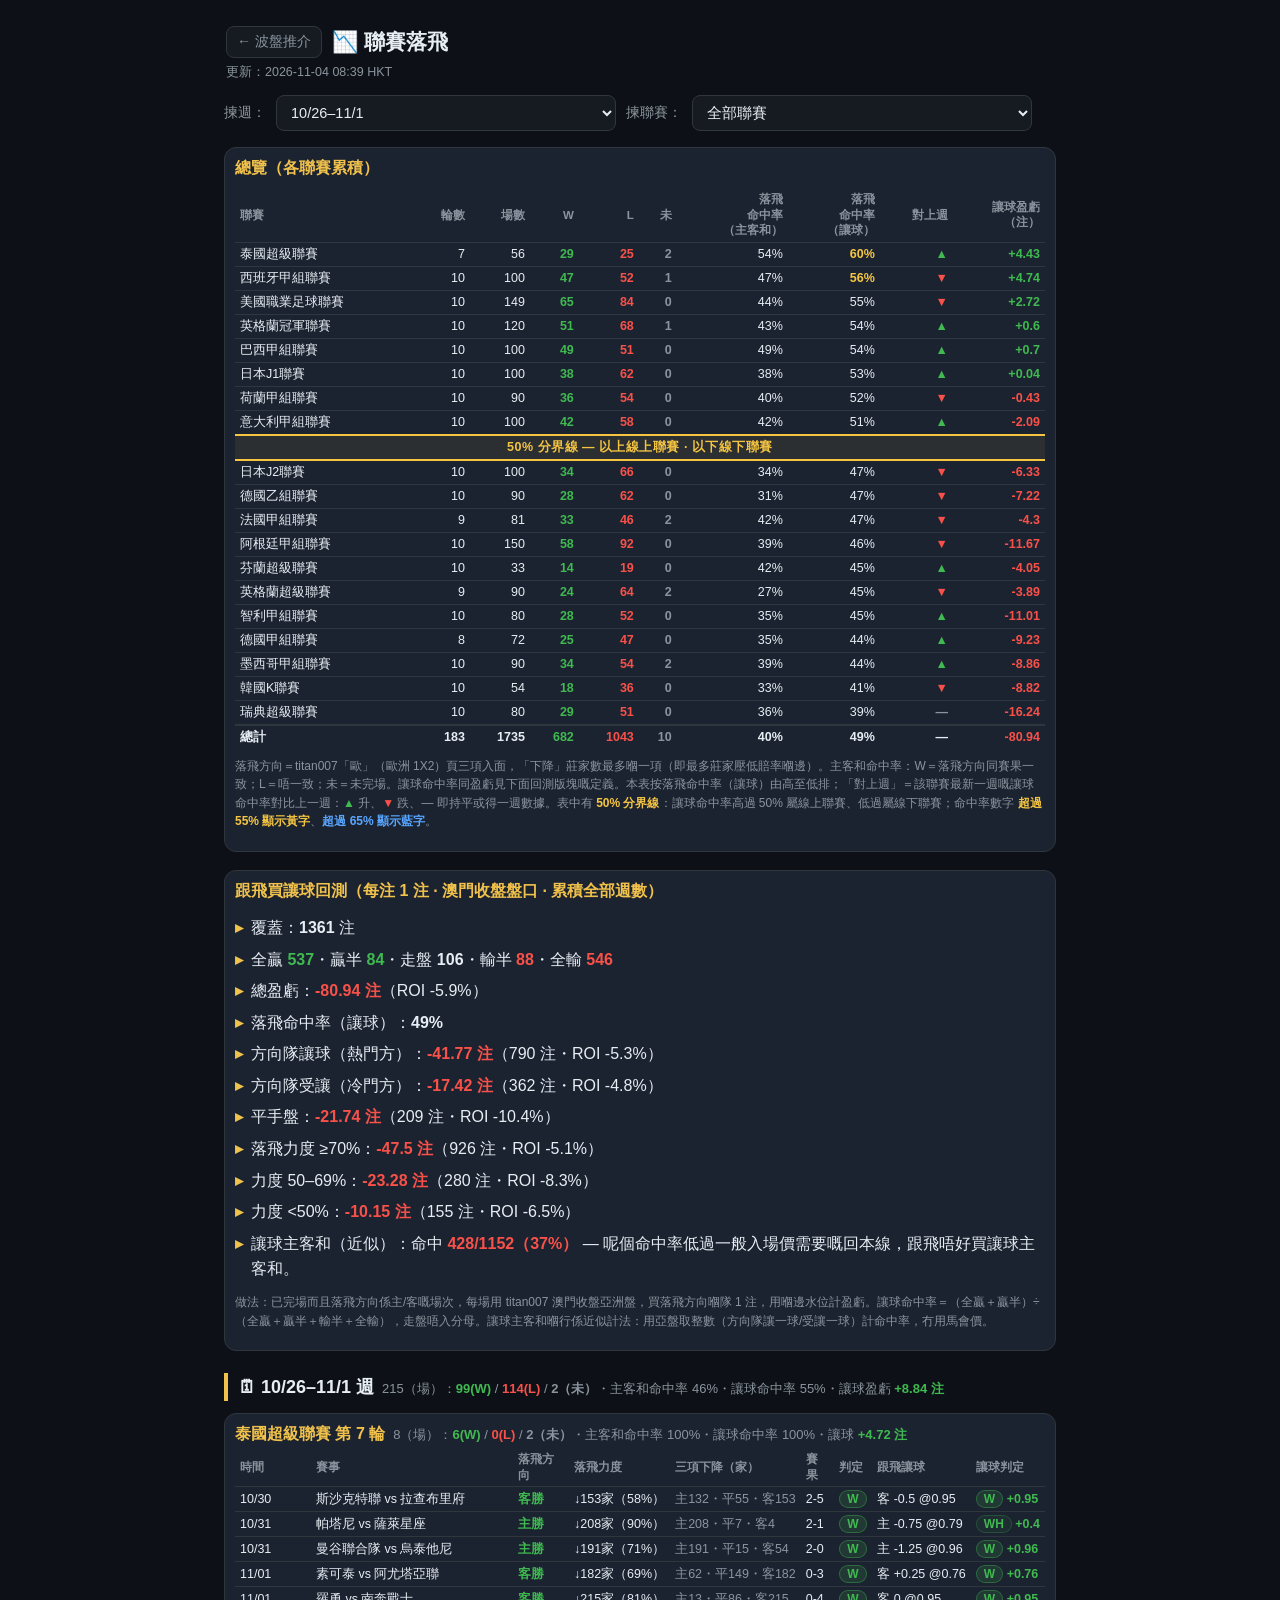
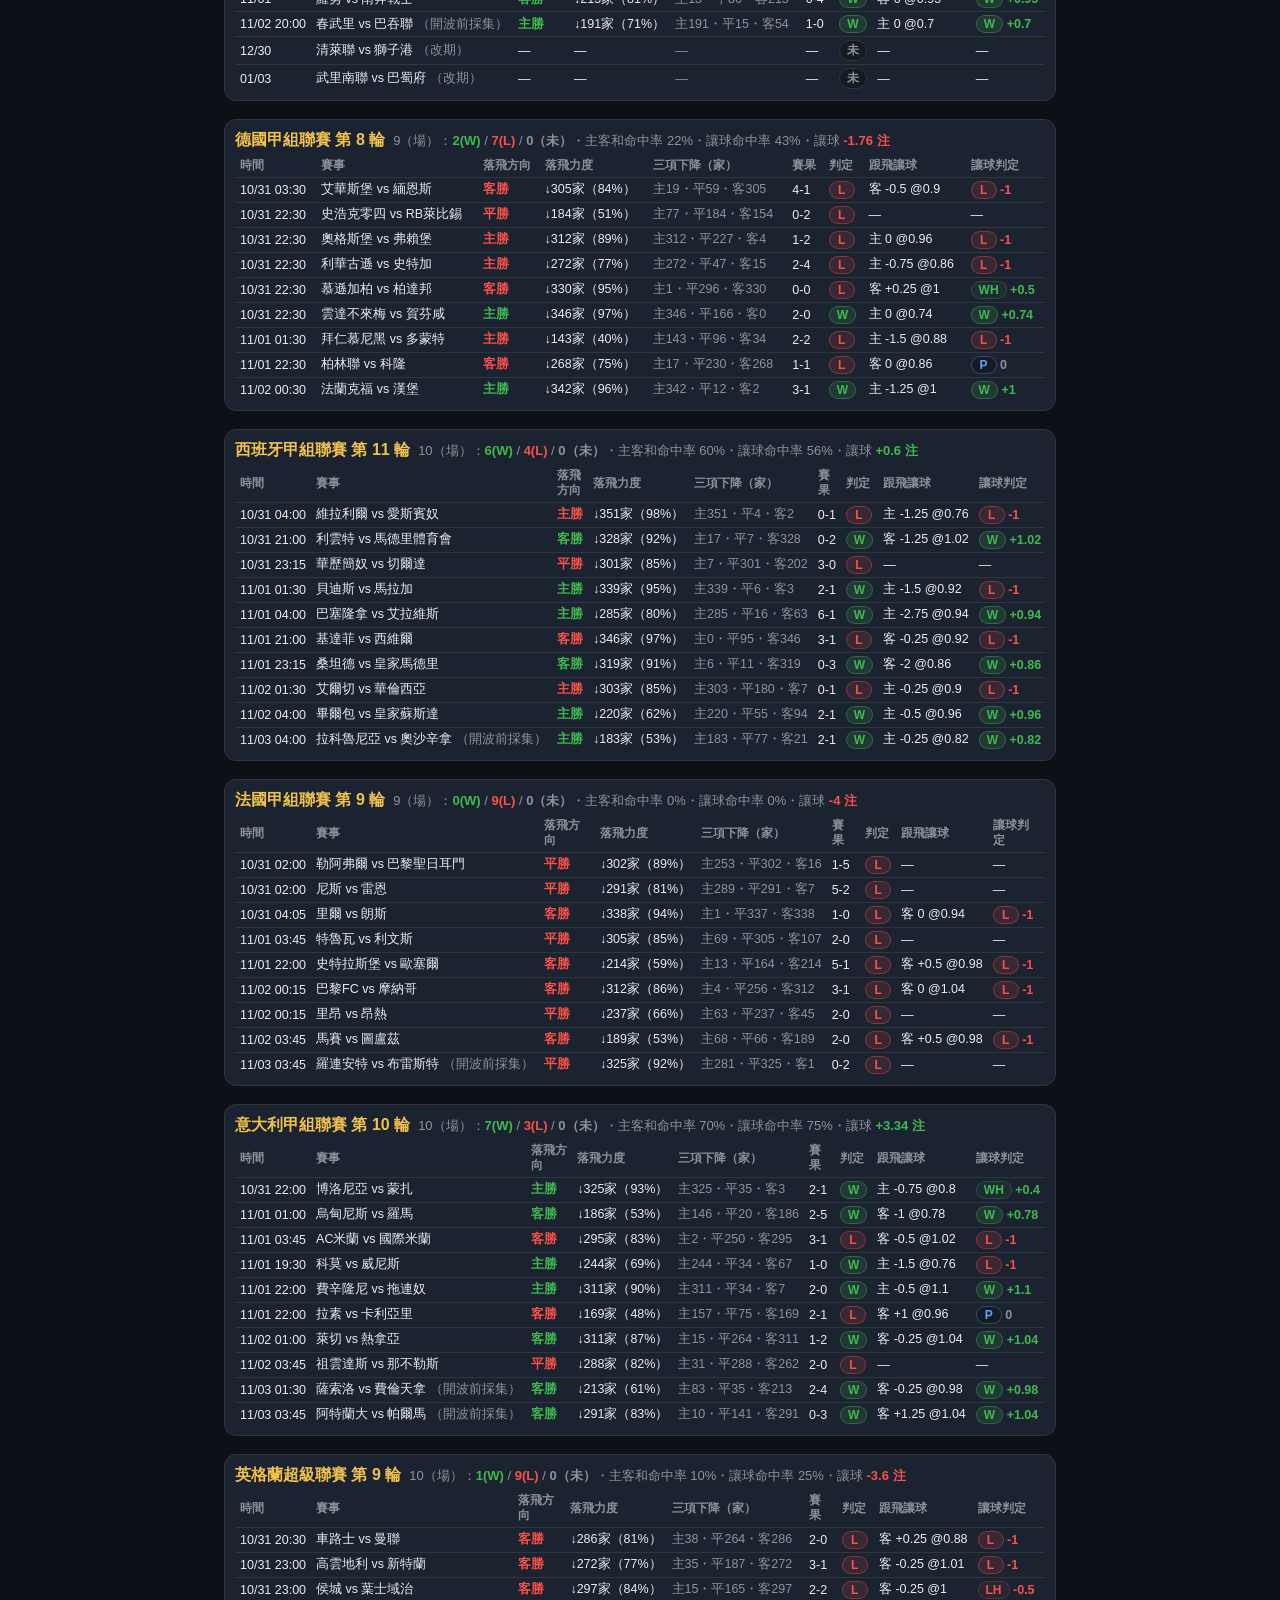
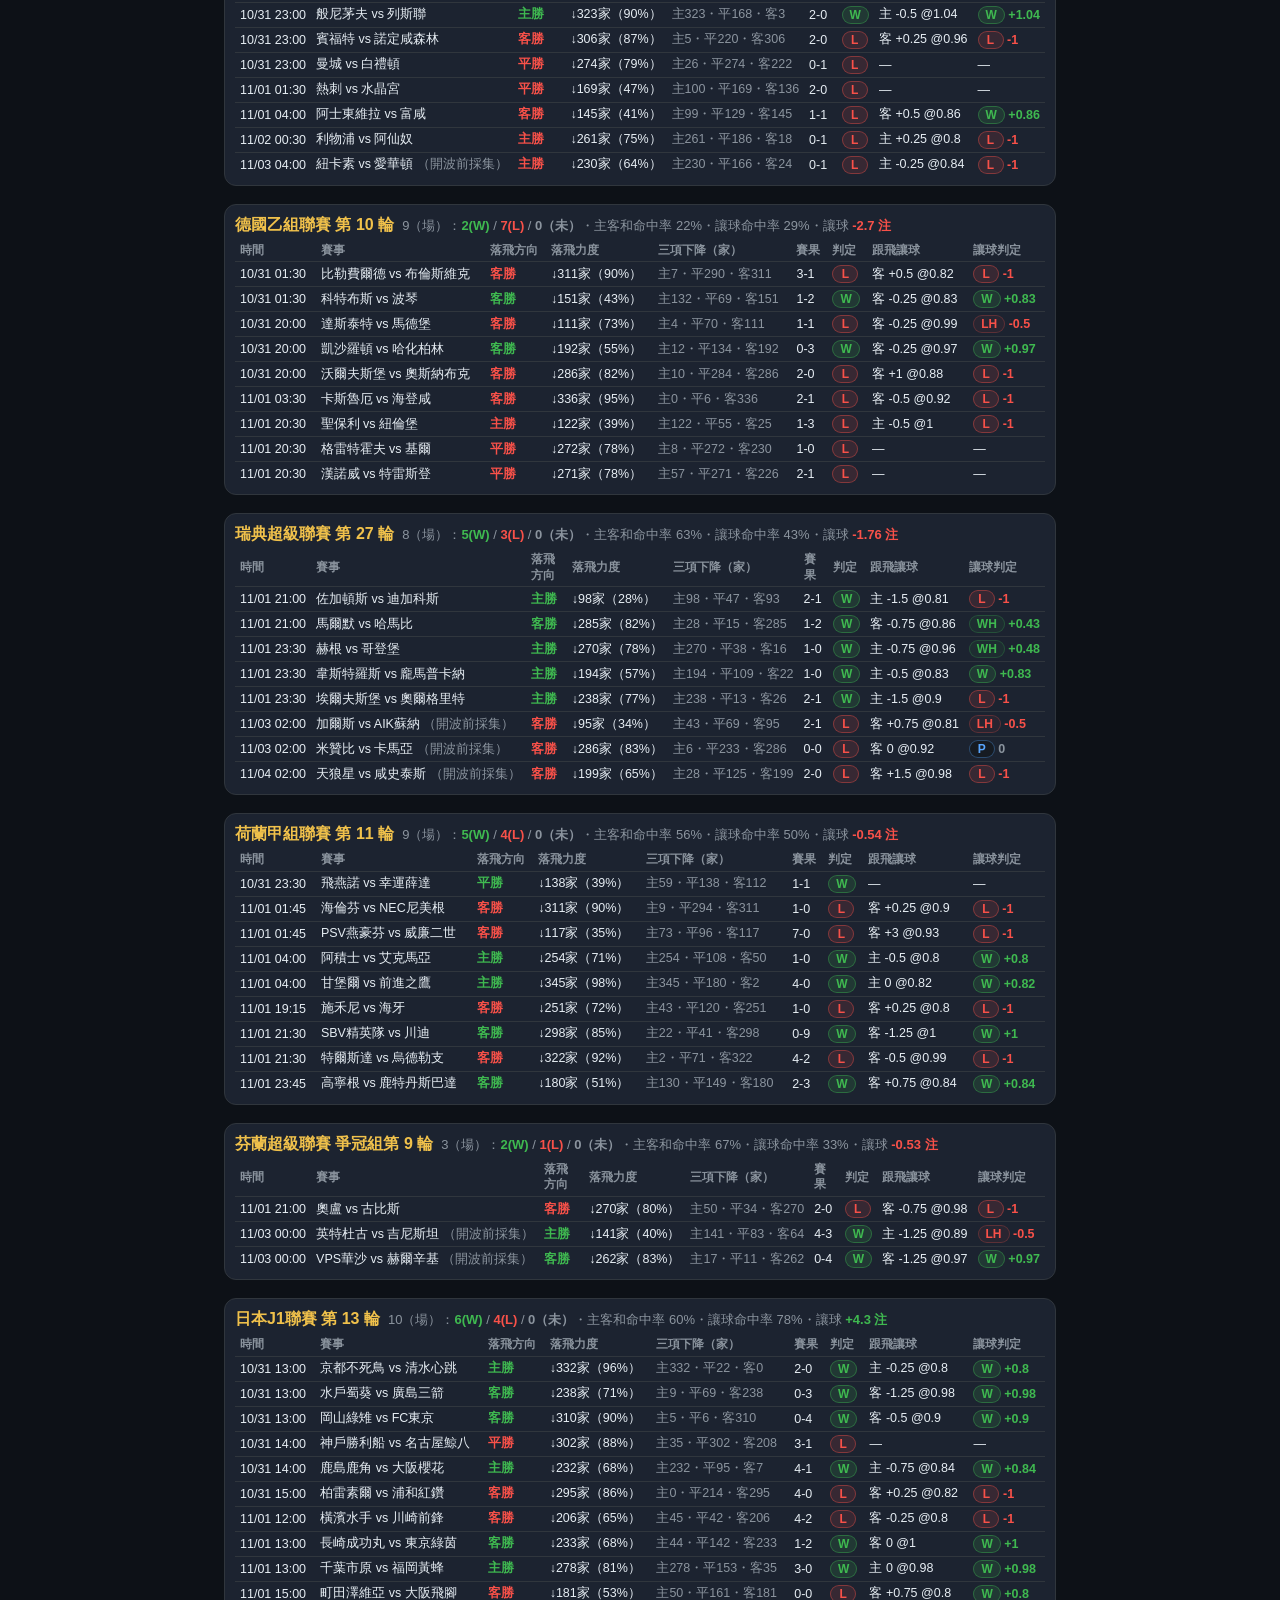
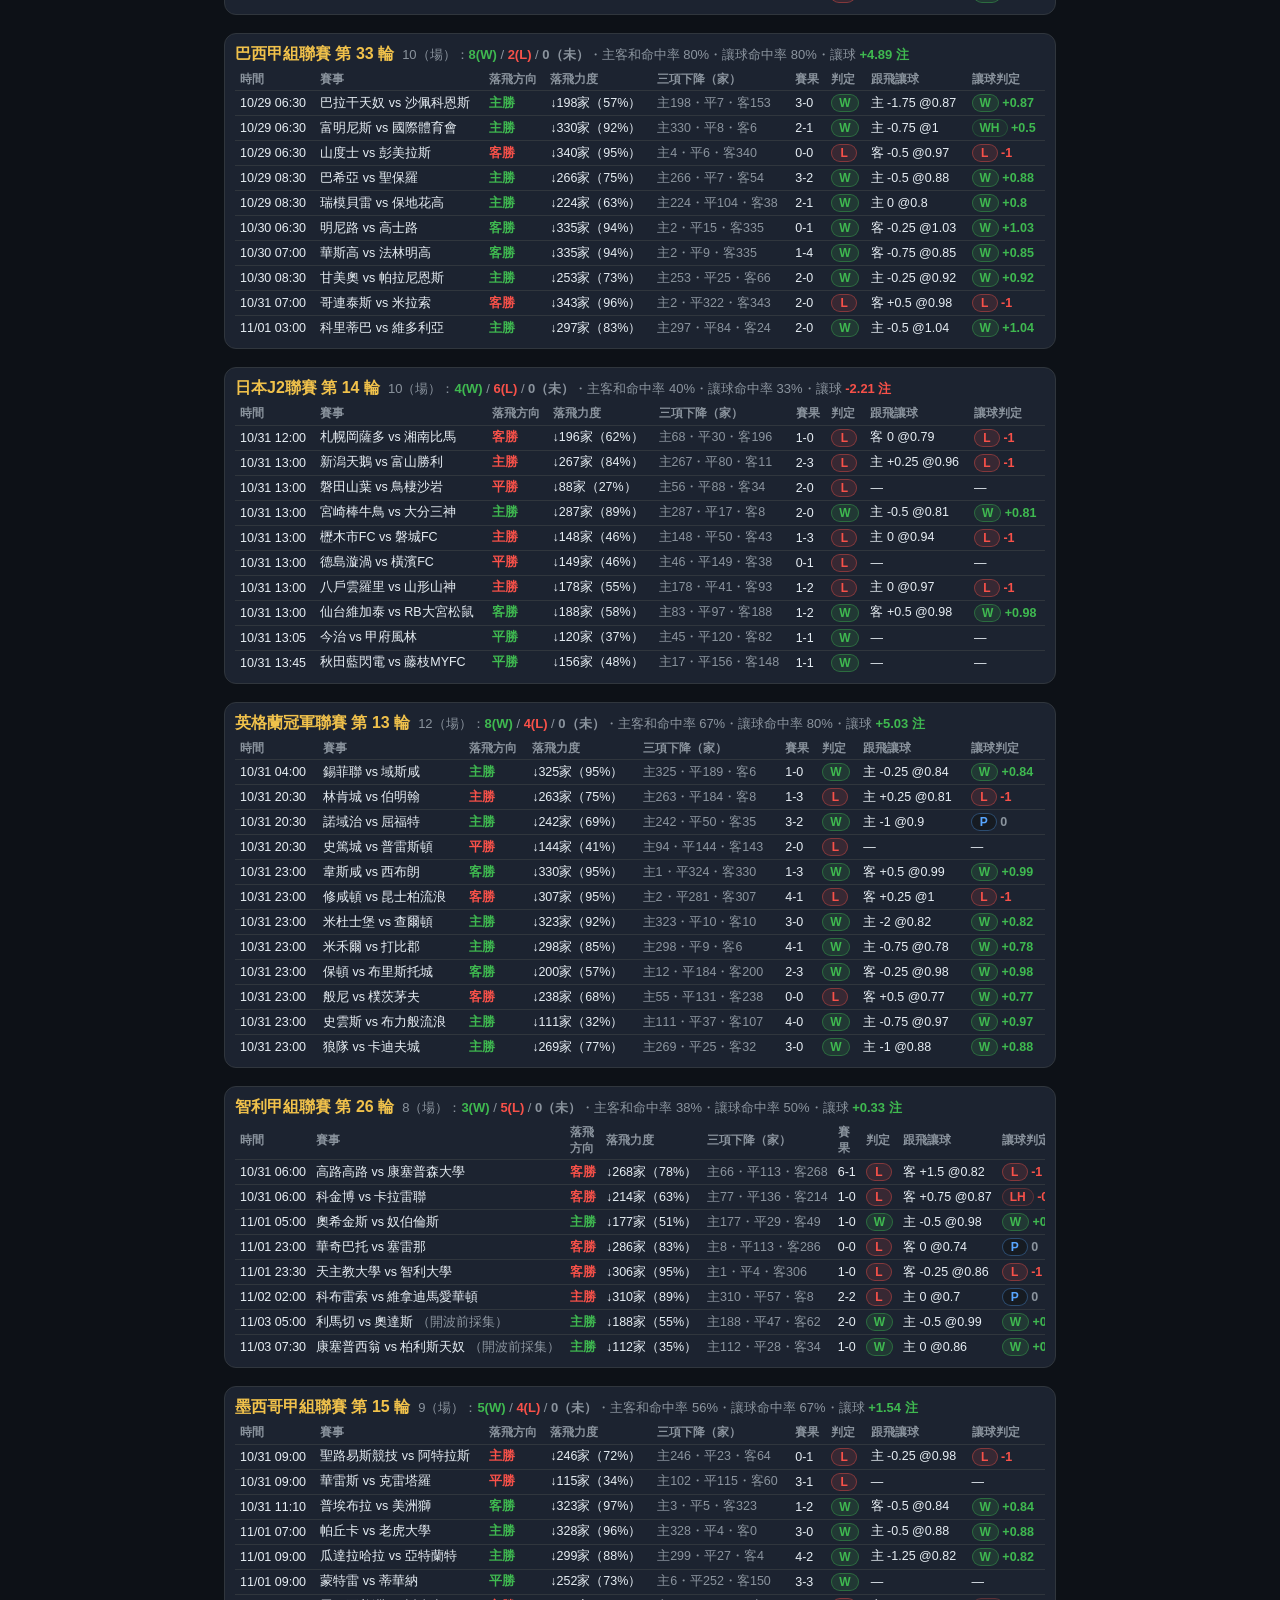
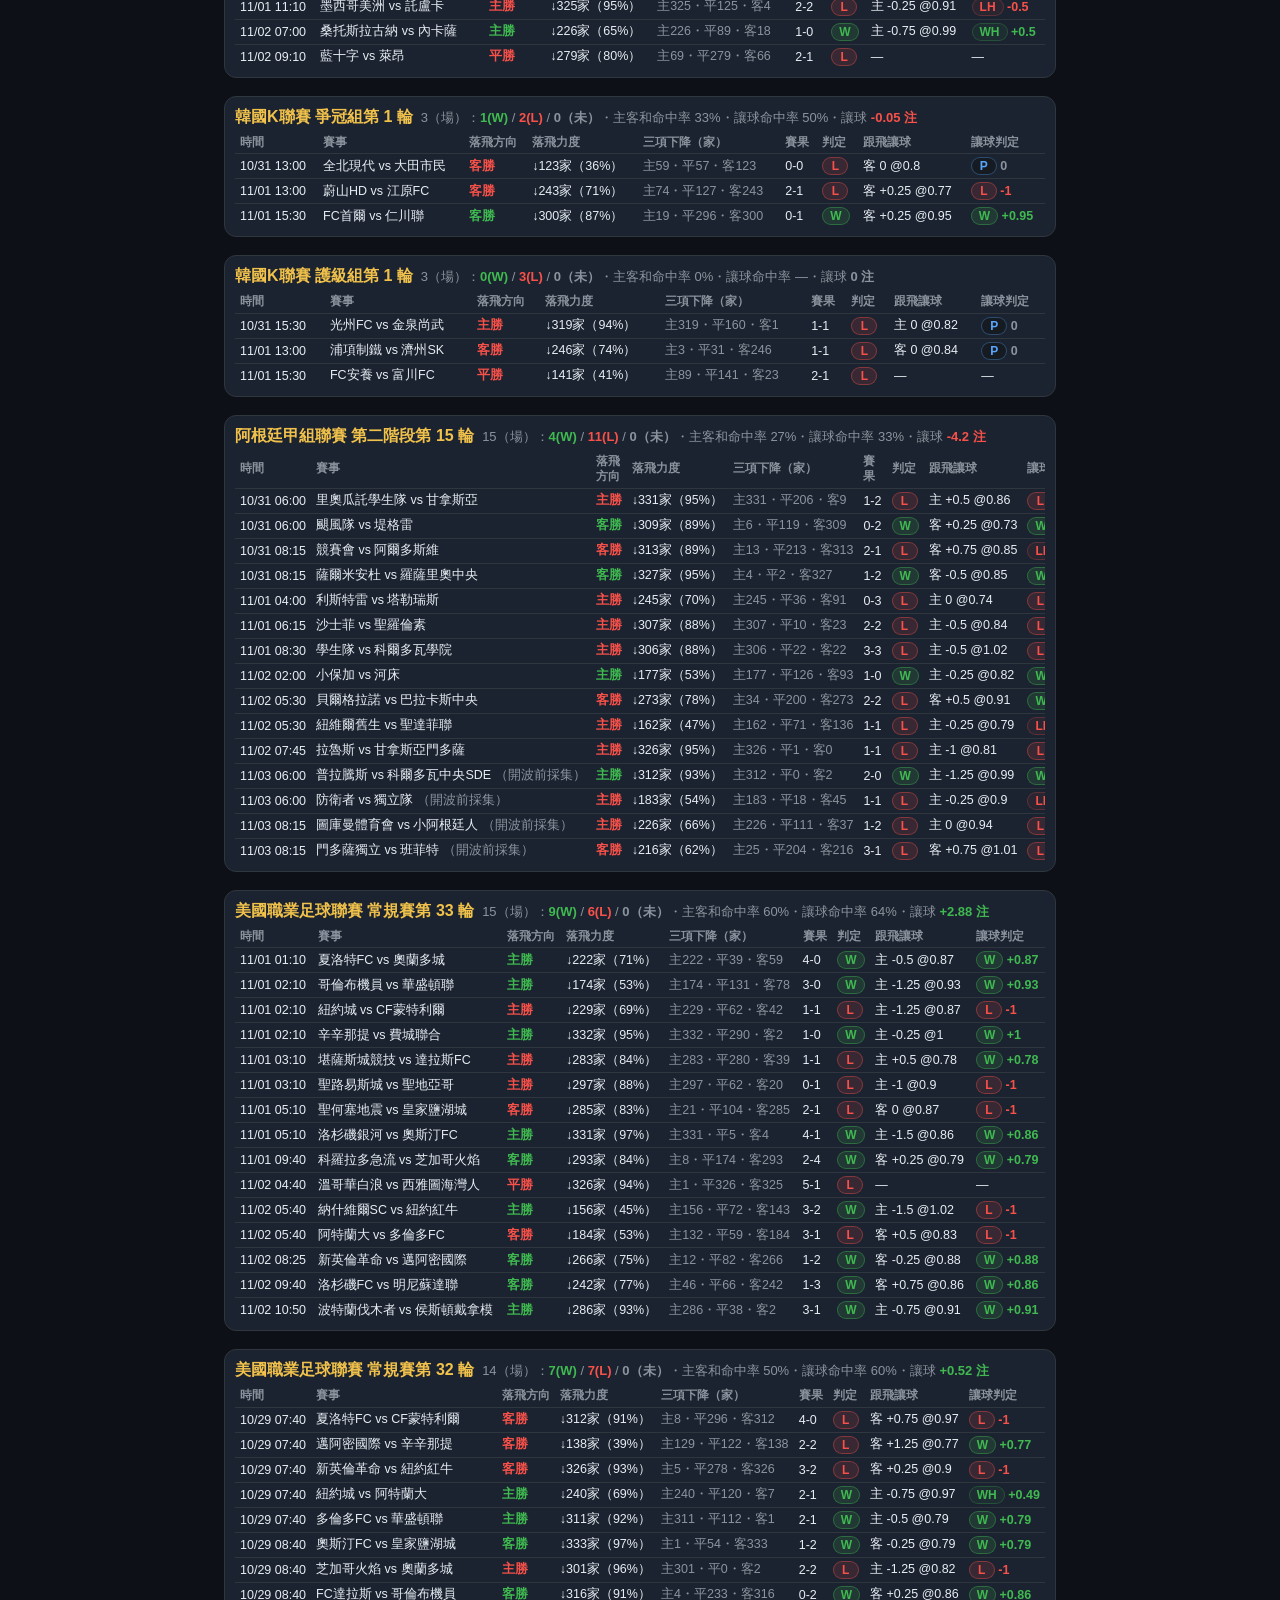
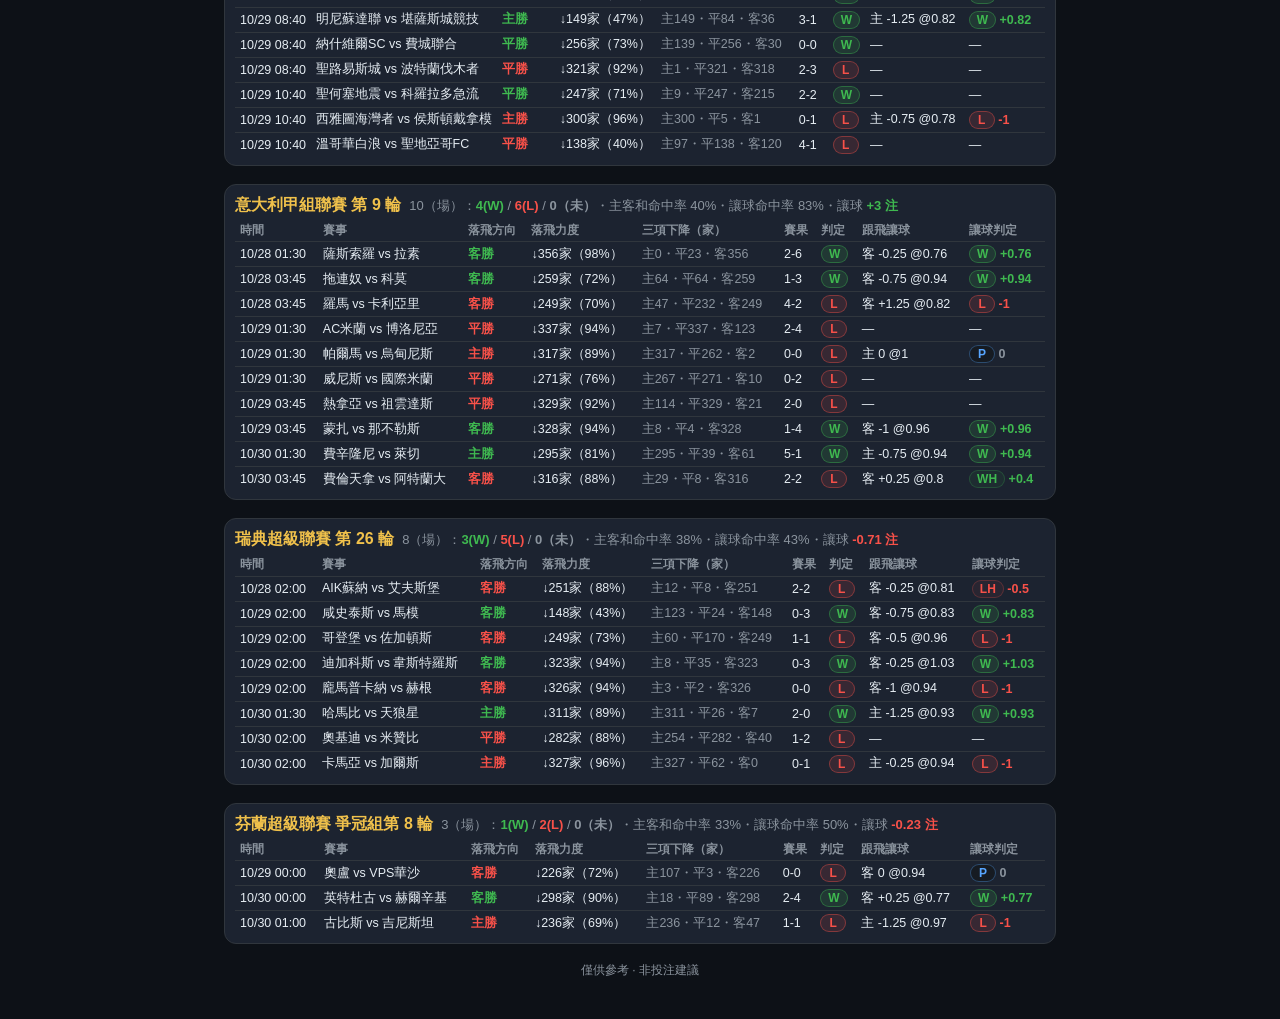
==== luofei.html @ e8c4e396 "聯賽落飛：短評標題喺聯賽名前加返國家旗幟 icon" ====
<!DOCTYPE html>
<html lang="zh-HK">
<head>
<meta charset="UTF-8" />
<meta name="viewport" content="width=device-width, initial-scale=1, maximum-scale=1, viewport-fit=cover" />
<meta name="theme-color" content="#0d1117" />
<meta http-equiv="Cache-Control" content="no-cache" />
<title>聯賽落飛 · 波盤推介</title>
<style>
  :root{
    --bg:#0d1117; --bg-elev:#161b22; --bg-card:#1c2330; --bg-hover:#243044;
    --border:#30363d; --text:#e6edf3; --muted:#8b949e;
    --gold:#f0c14b; --green:#3fb950; --red:#f85149; --blue:#58a6ff;
  }
  *{box-sizing:border-box}
  body{margin:0;background:var(--bg);color:var(--text);
    font-family:-apple-system,BlinkMacSystemFont,"Segoe UI","PingFang HK","Microsoft JhengHei",sans-serif;
    -webkit-font-smoothing:antialiased}
  .wrap{max-width:860px;margin:0 auto;padding:16px 14px 40px}
  header{display:flex;align-items:center;gap:10px;padding:10px 2px 4px}
  .back{color:var(--muted);text-decoration:none;font-size:14px;border:1px solid var(--border);
    padding:6px 10px;border-radius:8px;background:var(--bg-elev)}
  .back:active{background:var(--bg-hover)}
  h1{font-size:21px;margin:0}
  .updated{color:var(--muted);font-size:12.5px;margin:2px 2px 14px}
  .panel{background:var(--bg-card);border:1px solid var(--border);border-radius:12px;
    padding:10px 10px 8px;margin:0 0 18px}
  .panel h2{font-size:16px;margin:0 0 10px;color:var(--gold)}
  .table-scroll{overflow-x:auto}
  table{width:100%;border-collapse:collapse;font-size:12.5px;min-width:470px}
  th,td{padding:3px 5px;border-bottom:1px solid var(--border);text-align:left;white-space:nowrap}
  th{color:var(--muted);font-weight:600;font-size:11.5px;white-space:normal;line-height:1.35}
  #sum-table{min-width:0}
  #sum-table td:first-child{white-space:normal}
  tr:last-child td{border-bottom:none}
  tr.tot td{border-top:2px solid var(--border);font-weight:700}
  .num{text-align:right;font-variant-numeric:tabular-nums}
  .w{color:var(--green);font-weight:700}
  .l{color:var(--red);font-weight:700}
  .u{color:var(--muted);font-weight:700}
  .rate55{color:#f5c542;font-weight:700}
  .rate65{color:var(--blue);font-weight:700}
  .cutline td{text-align:center;color:#f5c542;background:rgba(245,197,66,.07);border-top:2px solid #f5c542;border-bottom:2px solid #f5c542;font-weight:700;white-space:normal;letter-spacing:.04em}
  .chip{display:inline-block;min-width:26px;text-align:center;padding:1px 7px;border-radius:20px;
    font-size:12px;font-weight:700;border:1px solid var(--border)}
  .chip.w{background:rgba(63,185,80,.14);color:var(--green);border-color:rgba(63,185,80,.4)}
  .chip.l{background:rgba(248,81,73,.12);color:var(--red);border-color:rgba(248,81,73,.4)}
  .chip.u{background:var(--bg-elev);color:var(--muted)}
  .chip.wh{background:rgba(63,185,80,.07);color:var(--green);border-color:rgba(63,185,80,.25)}
  .chip.lh{background:rgba(248,81,73,.06);color:var(--red);border-color:rgba(248,81,73,.25)}
  .chip.p{background:var(--bg-elev);color:var(--blue);border-color:rgba(88,166,255,.35)}
  .dir{font-weight:700}
  .dir-w{color:var(--green)}
  .dir-l{color:var(--red)}
  .down3{color:var(--muted);font-size:12.5px}
  .note{color:var(--muted);font-size:12px;margin-top:8px;line-height:1.55}
  .cmt p{margin:5px 0;line-height:1.65;font-size:13.5px}
  .pts{list-style:none;margin:4px 0;padding:0}
  .pts li{position:relative;padding:3px 0 3px 16px;line-height:1.6}
  .pts li:before{content:'▸';position:absolute;left:0;color:var(--gold);font-weight:700}
  .cmt b.lbl{color:var(--gold)}
  .league-head{display:flex;flex-wrap:wrap;gap:8px;align-items:baseline;margin:0 0 4px}
  .league-head .sum{color:var(--muted);font-size:13px}
  .empty{color:var(--muted);padding:22px 4px;text-align:center}
  .weekbar{display:flex;flex-wrap:wrap;align-items:center;gap:10px;margin:0 0 16px}
  .weekbar label{color:var(--muted);font-size:13.5px}
  .weekbar select{background:var(--bg-elev);color:var(--text);border:1px solid var(--border);
    border-radius:8px;padding:8px 10px;font-size:14.5px;flex:1;max-width:340px}
  .week-head{display:flex;flex-wrap:wrap;gap:8px;align-items:baseline;
    border-left:4px solid var(--gold);padding:2px 0 2px 10px;margin:22px 0 12px}
  .week-head h2{font-size:18px;margin:0}
  .week-head .sum{color:var(--muted);font-size:13px}
  .seg{display:flex;flex-wrap:wrap;gap:8px 18px;font-size:13.5px;margin:2px 0 6px}
  .seg b{font-variant-numeric:tabular-nums}
  footer{color:var(--muted);font-size:12px;text-align:center;margin-top:8px}
</style>
</head>
<body>
<div class="wrap">
  <header>
    <a class="back" href="index.html#/football">← 波盤推介</a>
    <h1>📉 聯賽落飛</h1>
  </header>
  <p class="updated" id="updated">載入中…</p>

  <div class="weekbar">
    <label for="week-select">揀週：</label>
    <select id="week-select"><option value="all">全部週數</option></select>
    <label for="league-select">揀聯賽：</label>
    <select id="league-select"><option value="all">全部聯賽</option></select>
  </div>

  <div class="panel" id="cmt-panel" style="display:none">
    <h2 id="cmt-title">短評</h2>
    <div class="cmt" id="cmt-body"></div>
  </div>

  <div class="panel">
    <h2 id="sum-title">總覽（各聯賽累積）</h2>
    <div class="table-scroll"><table id="sum-table">
      <thead><tr>
        <th>聯賽</th>
        <th class="num">輪數</th><th class="num">場數</th><th class="num">W</th><th class="num">L</th><th class="num">未</th>
        <th class="num">落飛<br>命中率<br>（主客和）</th>
        <th class="num">落飛<br>命中率<br>（讓球）</th>
        <th class="num">對上週</th>
        <th class="num">讓球盈虧<br>（注）</th>
      </tr></thead>
      <tbody id="sum-body"><tr><td colspan="10" class="empty">載入中…</td></tr></tbody>
    </table></div>
    <p class="note">落飛方向＝titan007「歐」（歐洲 1X2）頁三項入面，「下降」莊家數最多嗰一項（即最多莊家壓低賠率嗰邊）。主客和命中率：W＝落飛方向同賽果一致；L＝唔一致；未＝未完場。讓球命中率同盈虧見下面回測版塊嘅定義。本表按落飛命中率（讓球）由高至低排；「對上週」＝該聯賽最新一週嘅讓球命中率對比上一週：<span class="w">▲</span> 升、<span class="l">▼</span> 跌、— 即持平或得一週數據。表中有 <b style="color:#f5c542">50% 分界線</b>：讓球命中率高過 50% 屬線上聯賽、低過屬線下聯賽；命中率數字 <span class="rate55">超過 55% 顯示黃字</span>、<span class="rate65">超過 65% 顯示藍字</span>。</p>
  </div>

  <div class="panel" id="ah-panel" style="display:none">
    <h2 id="ah-title">跟飛買讓球回測（每注 1 注 · 澳門收盤盤口 · 累積全部週數）</h2>
    <div id="ah-body"></div>
    <p class="note">做法：已完場而且落飛方向係主/客嘅場次，每場用 titan007 澳門收盤亞洲盤，買落飛方向嗰隊 1 注，用嗰邊水位計盈虧。讓球命中率＝（全贏＋贏半）÷（全贏＋贏半＋輸半＋全輸），走盤唔入分母。讓球主客和嗰行係近似計法：用亞盤取整數（方向隊讓一球/受讓一球）計命中率，冇用馬會價。</p>
  </div>

  <div id="weeks"></div>

  <footer>僅供參考 · 非投注建議</footer>
</div>

<script>
function esc(s){return String(s==null?'':s).replace(/[&<>"']/g,function(c){return {'&':'&amp;','<':'&lt;','>':'&gt;','"':'&quot;',"'":'&#39;'}[c];});}
function tally(ms){
  var w=0,l=0,u=0;
  ms.forEach(function(m){ if(m.status==='W')w++; else if(m.status==='L')l++; else u++; });
  return {n:ms.length,w:w,l:l,u:u};
}
function rate(t){ return (t.w+t.l)>0 ? Math.round(t.w/(t.w+t.l)*100)+'%' : '—'; }
function ahGrade(m){
  if(!m.result || m.ah_line==null || (m.dir!=='主'&&m.dir!=='客')) return null;
  var p=String(m.result).split('-'); if(p.length!==2) return null;
  var hs=+p[0], as=+p[1];
  var diff=(m.dir==='主')? hs-as : as-hs;
  var L=(m.dir==='主')? +m.ah_line : -(+m.ah_line);
  var water=(m.dir==='主')? +m.ah_hw : +m.ah_aw;
  var parts=(Math.abs(L*4%2)===1)? [L-0.25,L+0.25] : [L];
  var pnl=0;
  parts.forEach(function(pt){ var st=1/parts.length, adj=diff+pt;
    if(adj>0) pnl+=st*water; else if(adj<0) pnl-=st; });
  pnl=Math.round(pnl*1000)/1000;
  var g;
  if(pnl===0) g='P'; else if(pnl>0) g=(Math.abs(pnl-water)<0.001)? 'W':'WH';
  else g=(pnl>-1)? 'LH':'L';
  return {grade:g, pnl:pnl, L:L, water:water, diff:diff};
}
function ahTally(ms){
  var t={n:0,W:0,WH:0,P:0,LH:0,L:0,pnl:0};
  ms.forEach(function(m){ var a=ahGrade(m); if(!a) return;
    t.n++; t[a.grade]++; t.pnl+=a.pnl; });
  t.pnl=Math.round(t.pnl*100)/100;
  return t;
}
var LEAGUE_FLAG={'泰國超級聯賽':'🇹🇭','西班牙甲組聯賽':'🇪🇸','英格蘭超級聯賽':'🇬🇧','英格蘭冠軍聯賽':'🇬🇧','法國甲組聯賽':'🇫🇷','德國甲組聯賽':'🇩🇪','德國乙組聯賽':'🇩🇪','巴西甲組聯賽':'🇧🇷','日本J1聯賽':'🇯🇵','日本J2聯賽':'🇯🇵','墨西哥甲組聯賽':'🇲🇽','美國職業足球聯賽':'🇺🇸','意大利甲組聯賽':'🇮🇹','瑞典超級聯賽':'🇸🇪','荷蘭甲組聯賽':'🇳🇱','芬蘭超級聯賽':'🇫🇮','智利甲組聯賽':'🇨🇱','阿根廷甲組聯賽':'🇦🇷','韓國K聯賽':'🇰🇷'};
function flagOf(name){ var f=LEAGUE_FLAG[name]; return f? f+' ' : ''; }
function ahRate(t){ var d=t.W+t.WH+t.LH+t.L; return d>0 ? Math.round((t.W+t.WH)/d*100)+'%' : '—'; }
function fmtPnl(v){ return (v>0? '+':'')+ (Math.round(v*100)/100); }
function pnlCls(v){ return v>0? 'w' : (v<0? 'l':'u'); }
function hhadGrade(m){
  var a=ahGrade(m); if(!a) return null;
  var L=a.L, h;
  if(L<=-1.75) h=-2; else if(L<=-0.25) h=-1; else if(L>=1.75) h=2; else if(L>=0.25) h=1; else return null;
  return (a.diff+h>0)? 'W':'L';
}
function weekLabel(wk){
  if(!wk) return '未分週';
  var p=wk.split('-'); if(p.length!==3) return wk;
  var mon=new Date(+p[0], +p[1]-1, +p[2]);
  var sun=new Date(mon.getTime()+6*86400000);
  function f(d){ return (d.getMonth()+1)+'/'+d.getDate(); }
  return f(mon)+'–'+f(sun);
}
function ahRateNum(t){ var d=t.W+t.WH+t.LH+t.L; return d>0? (t.W+t.WH)/d : null; }
function sumRows(leagues, single){
  var byName={}, order=[];
  leagues.forEach(function(lg){
    var k=lg.league;
    if(!byName[k]){ byName[k]={rounds:0,matches:[],weeks:{}}; order.push(k); }
    byName[k].rounds++;
    var wk=lg.week||'';
    if(!byName[k].weeks[wk]) byName[k].weeks[wk]=[];
    (lg.matches||[]).forEach(function(m){ byName[k].matches.push(m); byName[k].weeks[wk].push(m); });
  });
  var rows=[], allM=[];
  order.forEach(function(k){
    var g=byName[k], t=tally(g.matches), a=ahTally(g.matches);
    allM=allM.concat(g.matches);
    var rates=[];
    Object.keys(g.weeks).sort().forEach(function(wk){
      var r=ahRateNum(ahTally(g.weeks[wk])); if(r!=null) rates.push(r);
    });
    var trend='<td class="num u">—</td>';
    if(rates.length>=2){
      var cur=rates[rates.length-1], prev=rates[rates.length-2];
      if(cur>prev) trend='<td class="num w">▲</td>';
      else if(cur<prev) trend='<td class="num l">▼</td>';
    }
    rows.push({k:k, rounds:g.rounds, t:t, a:a, r:ahRateNum(a), trend:trend});
  });
  rows.sort(function(x,y){
    var rx=(x.r==null? -1:x.r), ry=(y.r==null? -1:y.r);
    if(ry!==rx) return ry-rx;
    return y.a.pnl-x.a.pnl;
  });
  function rateCls(r){
    if(r==null) return '';
    var p=Math.round(r*100);
    if(p>65) return ' rate65';
    if(p>55) return ' rate55';
    return '';
  }
  var html='', cutDone=false;
  rows.forEach(function(x){
    if(!single && !cutDone && x.r!=null && x.r<=0.5){
      html+='<tr class="cutline"><td colspan="10">50% 分界線 — 以上線上聯賽 · 以下線下聯賽</td></tr>';
      cutDone=true;
    }
    html+='<tr><td>'+esc(x.k)+'</td><td class="num">'+x.rounds+'</td>'+
      '<td class="num">'+x.t.n+'</td><td class="num w">'+x.t.w+'</td><td class="num l">'+x.t.l+'</td>'+
      '<td class="num u">'+x.t.u+'</td><td class="num">'+rate(x.t)+'</td>'+
      '<td class="num'+rateCls(x.r)+'">'+ahRate(x.a)+'</td>'+x.trend+
      '<td class="num '+pnlCls(x.a.pnl)+'">'+(x.a.n? fmtPnl(x.a.pnl):'—')+'</td></tr>';
  });
  if(single) return html;
  var tt=tally(allM), ta=ahTally(allM);
  html+='<tr class="tot"><td>總計</td><td class="num">'+leagues.length+'</td>'+
    '<td class="num">'+tt.n+'</td><td class="num w">'+tt.w+'</td><td class="num l">'+tt.l+'</td>'+
    '<td class="num u">'+tt.u+'</td><td class="num">'+rate(tt)+'</td>'+
    '<td class="num">'+ahRate(ta)+'</td><td class="num">—</td><td class="num '+pnlCls(ta.pnl)+'">'+(ta.n? fmtPnl(ta.pnl):'—')+'</td></tr>';
  return html;
}
function matchRow(m){
  var when=esc(m.date? m.date.slice(5).replace('-','/') : '')+(m.time? ' '+esc(m.time):'');
  var dir='—', force='—', down3='—';
  if(m.dir){
    dir='<span class="dir'+(m.status==='W'?' dir-w':m.status==='L'?' dir-l':'')+'">'+esc(m.dir)+'勝</span>';
    force='↓'+esc(m['down_'+(m.dir==='主'?'h':m.dir==='客'?'a':'d')])+'家（'+esc(m.dir_pct)+'%）';
    down3='主'+esc(m.down_h)+'・平'+esc(m.down_d)+'・客'+esc(m.down_a);
  }
  var chip='<span class="chip '+(m.status==='W'?'w':m.status==='L'?'l':'u')+'">'+esc(m.status)+'</span>';
  var note=m.note? ' <span class="down3">（'+esc(m.note)+'）</span>':'';
  var ah=ahGrade(m), ahTxt='—', ahChip='—';
  if(ah){
    ahTxt=esc(m.dir)+' '+(ah.L>0? '+'+ah.L : ah.L)+' @'+ah.water;
    ahChip='<span class="chip '+ah.grade.toLowerCase()+'">'+ah.grade+'</span> <span class="'+pnlCls(ah.pnl)+'">'+fmtPnl(ah.pnl)+'</span>';
  }
  return '<tr><td>'+when+'</td><td>'+esc(m.home)+' vs '+esc(m.away)+note+'</td>'+
    '<td>'+dir+'</td><td>'+force+'</td><td class="down3">'+down3+'</td>'+
    '<td>'+esc(m.result||'—')+'</td><td>'+chip+'</td><td>'+ahTxt+'</td><td>'+ahChip+'</td></tr>';
}
function leaguePanel(lg){
  var t=tally(lg.matches||[]);
  var a=ahTally(lg.matches||[]);
  var rows=(lg.matches||[]).map(matchRow).join('');
  var ahSum=a.n? '・讓球命中率 '+ahRate(a)+'・讓球 <span class="'+pnlCls(a.pnl)+'">'+fmtPnl(a.pnl)+' 注</span>' : '';
  return '<div class="panel league-panel" data-league="'+esc(lg.league)+'"><div class="league-head"><h2 style="margin:0">'+esc(lg.league)+' '+esc(lg.round)+
    '</h2><span class="sum">'+t.n+'（場）：<span class="w">'+t.w+'(W)</span> / <span class="l">'+t.l+'(L)</span> / <span class="u">'+t.u+'（未）</span>・主客和命中率 '+rate(t)+ahSum+'</span></div>'+
    '<div class="table-scroll"><table><thead><tr><th>時間</th><th>賽事</th><th>落飛方向</th><th>落飛力度</th><th>三項下降（家）</th><th>賽果</th><th>判定</th><th>跟飛讓球</th><th>讓球判定</th></tr></thead>'+
    '<tbody>'+rows+'</tbody></table></div></div>';
}
function weekSection(wk, lgs){
  var allM=[];
  lgs.forEach(function(lg){ (lg.matches||[]).forEach(function(m){ allM.push(m); }); });
  var t=tally(allM), a=ahTally(allM);
  var ahSum=a.n? '・讓球命中率 '+ahRate(a)+'・讓球盈虧 <span class="'+pnlCls(a.pnl)+'">'+fmtPnl(a.pnl)+' 注</span>' : '';
  var head='<div class="week-head"><h2>🗓 '+esc(weekLabel(wk))+' 週</h2>'+
    '<span class="sum">'+t.n+'（場）：<span class="w">'+t.w+'(W)</span> / <span class="l">'+t.l+'(L)</span> / <span class="u">'+t.u+'（未）</span>・主客和命中率 '+rate(t)+ahSum+'</span></div>';
  return '<div class="week-sec" data-week="'+esc(wk||'')+'">'+head+lgs.map(leaguePanel).join('')+'</div>';
}
function ahPanel(leagues, onlyName){
  document.getElementById('ah-title').textContent=onlyName?
    '跟飛買讓球回測（'+onlyName+'・每注 1 注 · 澳門收盤盤口 · 累積全部週數）' :
    '跟飛買讓球回測（每注 1 注 · 澳門收盤盤口 · 累積全部週數）';
  var all=[]; leagues.forEach(function(lg){ (lg.matches||[]).forEach(function(m){ all.push(m); }); });
  var t=ahTally(all);
  if(!t.n){ document.getElementById('ah-panel').style.display='none'; return; }
  function seg(sel){
    var s=ahTally(all.filter(sel));
    return s.n? {n:s.n, pnl:s.pnl, roi:Math.round(s.pnl/s.n*1000)/10} : null;
  }
  function segTxt(label, s){
    return s? '<li>'+label+'：<b class="'+pnlCls(s.pnl)+'">'+fmtPnl(s.pnl)+' 注</b>（'+s.n+' 注・ROI '+(s.roi>0?'+':'')+s.roi+'%）</li>' : '';
  }
  var fav=seg(function(m){ var a=ahGrade(m); return a&&a.L<0; });
  var dog=seg(function(m){ var a=ahGrade(m); return a&&a.L>0; });
  var lvl=seg(function(m){ var a=ahGrade(m); return a&&a.L===0; });
  var b1=seg(function(m){ return m.dir_pct>=70 && ahGrade(m); });
  var b2=seg(function(m){ return m.dir_pct>=50 && m.dir_pct<70 && ahGrade(m); });
  var b3=seg(function(m){ return m.dir_pct<50 && ahGrade(m); });
  var hw=0, hl=0;
  all.forEach(function(m){ var h=hhadGrade(m); if(h==='W')hw++; else if(h==='L')hl++; });
  var roi=Math.round(t.pnl/t.n*1000)/10;
  var html='<ul class="pts">'+
    '<li>覆蓋：<b>'+t.n+'</b> 注</li>'+
    '<li>全贏 <b class="w">'+t.W+'</b>・贏半 <b class="w">'+t.WH+'</b>・走盤 <b>'+t.P+'</b>・輸半 <b class="l">'+t.LH+'</b>・全輸 <b class="l">'+t.L+'</b></li>'+
    '<li>總盈虧：<b class="'+pnlCls(t.pnl)+'">'+fmtPnl(t.pnl)+' 注</b>（ROI '+(roi>0?'+':'')+roi+'%）</li>'+
    '<li>落飛命中率（讓球）：<b>'+ahRate(t)+'</b></li>'+
    segTxt('方向隊讓球（熱門方）', fav)+segTxt('方向隊受讓（冷門方）', dog)+segTxt('平手盤', lvl)+
    segTxt('落飛力度 ≥70%', b1)+segTxt('力度 50–69%', b2)+segTxt('力度 <50%', b3)+
    (hw+hl? '<li>讓球主客和（近似）：命中 <b class="'+(hw/(hw+hl)>=0.5?'w':'l')+'">'+hw+'/'+(hw+hl)+'（'+Math.round(hw/(hw+hl)*100)+'%）</b> — 呢個命中率低過一般入場價需要嘅回本線，跟飛唔好買讓球主客和。</li>':'')+
    '</ul>';
  document.getElementById('ah-body').innerHTML=html;
  document.getElementById('ah-panel').style.display='';
}
function segDefs(){
  return [
    {label:'方向隊讓球（熱門方）', test:function(a,m){ return a.L<0; }},
    {label:'方向隊受讓（冷門方）', test:function(a,m){ return a.L>0; }},
    {label:'平手盤', test:function(a,m){ return a.L===0; }},
    {label:'落飛力度 ≥70%', test:function(a,m){ return m.dir_pct>=70; }},
    {label:'落飛力度 50–69%', test:function(a,m){ return m.dir_pct>=50 && m.dir_pct<70; }},
    {label:'落飛力度 <50%', test:function(a,m){ return m.dir_pct<50; }},
    {label:'主方向', test:function(a,m){ return m.dir==='主'; }},
    {label:'客方向', test:function(a,m){ return m.dir==='客'; }}
  ];
}
function commentaryHtml(name, entries){
  var ms=[];
  entries.forEach(function(lg){ (lg.matches||[]).forEach(function(m){ ms.push(m); }); });
  var t=ahTally(ms);
  if(!t.n) return '<p>呢個聯賽暫時未有可判定嘅跟飛讓球回測數據（未齊澳門收盤盤口），暫時冇得評論。</p>';
  var stats=segDefs().map(function(s){
    var sub=ms.filter(function(m){ var a=ahGrade(m); return a && s.test(a,m); });
    var st=ahTally(sub);
    return {label:s.label, n:st.n, rate:ahRate(st), pnl:st.pnl};
  }).filter(function(s){ return s.n>0; });
  function segStr(s){ return s.label+'（'+s.n+' 注・命中率 '+s.rate+'・<b class="'+pnlCls(s.pnl)+'">'+fmtPnl(s.pnl)+' 注</b>）'; }
  var html='<ul class="pts">';
  if(t.n<20) html+='<li>⚠️ <b class="lbl">樣本細</b>：呢個聯賽得 '+t.n+' 注已判定，結論未穩，以下評論只作參考，唔好過度演繹。</li>';
  html+='<li>累積 '+t.n+' 注：讓球命中率 '+ahRate(t)+'，總盈虧 <b class="'+pnlCls(t.pnl)+'">'+fmtPnl(t.pnl)+' 注</b>。</li>';
  var pos=stats.filter(function(s){ return s.pnl>0; }).sort(function(a,b){ return b.pnl-a.pnl; });
  var neg=stats.filter(function(s){ return s.pnl<0; }).sort(function(a,b){ return a.pnl-b.pnl; });
  if(pos.length){
    html+='<li><b class="lbl">優勢</b>：'+pos.slice(0,2).map(segStr).join('；')+' — 跟飛嘅回報主要嚟自呢啲環節。</li>';
  } else {
    html+='<li><b class="lbl">優勢</b>：暫時冇 — 冇一個細分環節係正數，呢個聯賽跟飛未見有賺錢嘅切入點。</li>';
  }
  if(neg.length){
    html+='<li><b class="lbl">危險注意</b>：'+neg.slice(0,2).map(segStr).join('；')+' — 呢啲買法蝕得最勁，跟飛要避開。</li>';
  }
  var byWk={};
  entries.forEach(function(lg){
    var wk=lg.week||'';
    if(!byWk[wk]) byWk[wk]=[];
    (lg.matches||[]).forEach(function(m){ byWk[wk].push(m); });
  });
  var wkStats=[];
  Object.keys(byWk).sort().forEach(function(wk){
    var st=ahTally(byWk[wk]); if(st.n) wkStats.push({wk:wk, st:st});
  });
  if(wkStats.length>=2){
    var last=wkStats[wkStats.length-1];
    var lr=ahRateNum(last.st), cr=ahRateNum(t);
    var dir=(lr!=null&&cr!=null)? (lr>cr? '升溫' : (lr<cr? '回落' : '持平')) : '—';
    html+='<li><b class="lbl">近期趨勢</b>：最近一週（'+esc(weekLabel(last.wk))+'，'+last.st.n+' 注）命中率 '+ahRate(last.st)+'、盈虧 <b class="'+pnlCls(last.st.pnl)+'">'+fmtPnl(last.st.pnl)+' 注</b>，對比累積命中率 '+ahRate(t)+'，走勢屬<b>'+dir+'</b>。</li>';
  } else if(wkStats.length===1){
    html+='<li><b class="lbl">近期趨勢</b>：得一週有回測數據（'+wkStats[0].st.n+' 注），未有得同之前比較。</li>';
  }
  var solid=pos.filter(function(s){ return s.n>=8; });
  if(solid.length){
    var best=solid[0];
    html+='<li><b class="lbl">點買先有優勢</b>：跟飛呢個聯賽，只好揀「'+best.label+'」出手 — 回測 '+best.n+' 注、命中率 '+best.rate+'、盈虧 <b class="'+pnlCls(best.pnl)+'">'+fmtPnl(best.pnl)+' 注</b>；其他細分唔好掂。'+(t.n<20? '（樣本細，注碼要更保守。）':'')+'</li>';
  } else if(pos.length){
    html+='<li><b class="lbl">點買先有優勢</b>：得「'+pos[0].label+'」呢個細分係正數，但樣本得 '+pos[0].n+' 注，未夠穩陣證明有優勢 — 跟飛呢個聯賽要極之揀擇，甚至暫避。</li>';
  } else {
    html+='<li><b class="lbl">點買先有優勢</b>：暫時唔見有優勢買法 — 冇一個細分賺到錢，跟飛要避開呢個聯賽，等數據轉勢先再評估。</li>';
  }
  return html+'</ul>';
}
fetch('data/football-luofei.json?ts='+Date.now()).then(function(r){return r.json();}).then(function(data){
  document.getElementById('updated').textContent='更新：'+(data.updated_at_hkt||'')+' HKT';
  var leagues=data.leagues||[];
  var byWeek={}, weeks=[];
  leagues.forEach(function(lg){
    var wk=lg.week||'';
    if(!byWeek[wk]){ byWeek[wk]=[]; weeks.push(wk); }
    byWeek[wk].push(lg);
  });
  weeks.sort(function(a,b){ return a<b? 1 : (a>b? -1:0); });
  document.getElementById('weeks').innerHTML=weeks.map(function(wk){ return weekSection(wk, byWeek[wk]); }).join('');
  var sel=document.getElementById('week-select');
  weeks.forEach(function(wk){
    var o=document.createElement('option');
    o.value=wk; o.textContent=weekLabel(wk);
    sel.appendChild(o);
  });
  var lsel=document.getElementById('league-select');
  var seenL={};
  leagues.forEach(function(lg){
    if(seenL[lg.league]) return; seenL[lg.league]=1;
    var o=document.createElement('option');
    o.value=lg.league; o.textContent=lg.league;
    lsel.appendChild(o);
  });
  function applyFilter(scroll){
    var wv=sel.value, lv=lsel.value;
    document.querySelectorAll('.week-sec').forEach(function(s){
      var wok=(wv==='all'||s.getAttribute('data-week')===wv);
      var any=false;
      s.querySelectorAll('.league-panel').forEach(function(p){
        var ok=wok && (lv==='all'||p.getAttribute('data-league')===lv);
        p.style.display=ok? '' : 'none';
        if(ok) any=true;
      });
      s.style.display=any? '' : 'none';
      if(scroll && any && wv!=='all' && s.getAttribute('data-week')===wv) s.scrollIntoView({behavior:'smooth'});
    });
  }
  function renderTop(){
    var lv=lsel.value, single=(lv!=='all');
    var entries=single? leagues.filter(function(lg){ return lg.league===lv; }) : leagues;
    document.getElementById('sum-title').textContent=single? '總覽（'+lv+'・累積）' : '總覽（各聯賽累積）';
    document.getElementById('sum-body').innerHTML=entries.length? sumRows(entries, single) : '<tr><td colspan="10" class="empty">暫未有數據</td></tr>';
    ahPanel(entries, single? lv : null);
    var cp=document.getElementById('cmt-panel');
    if(single){
      document.getElementById('cmt-title').textContent='短評（'+flagOf(lv)+lv+'）';
      document.getElementById('cmt-body').innerHTML=commentaryHtml(lv, entries);
      cp.style.display='';
    } else {
      cp.style.display='none';
    }
  }
  sel.addEventListener('change', function(){ applyFilter(true); });
  lsel.addEventListener('change', function(){ renderTop(); applyFilter(false); });
  if(weeks.length){ sel.value=weeks[0]; }
  renderTop();
  applyFilter(false);
}).catch(function(){
  document.getElementById('updated').textContent='數據載入失敗，請重新整理。';
});
</script>
</body>
</html>
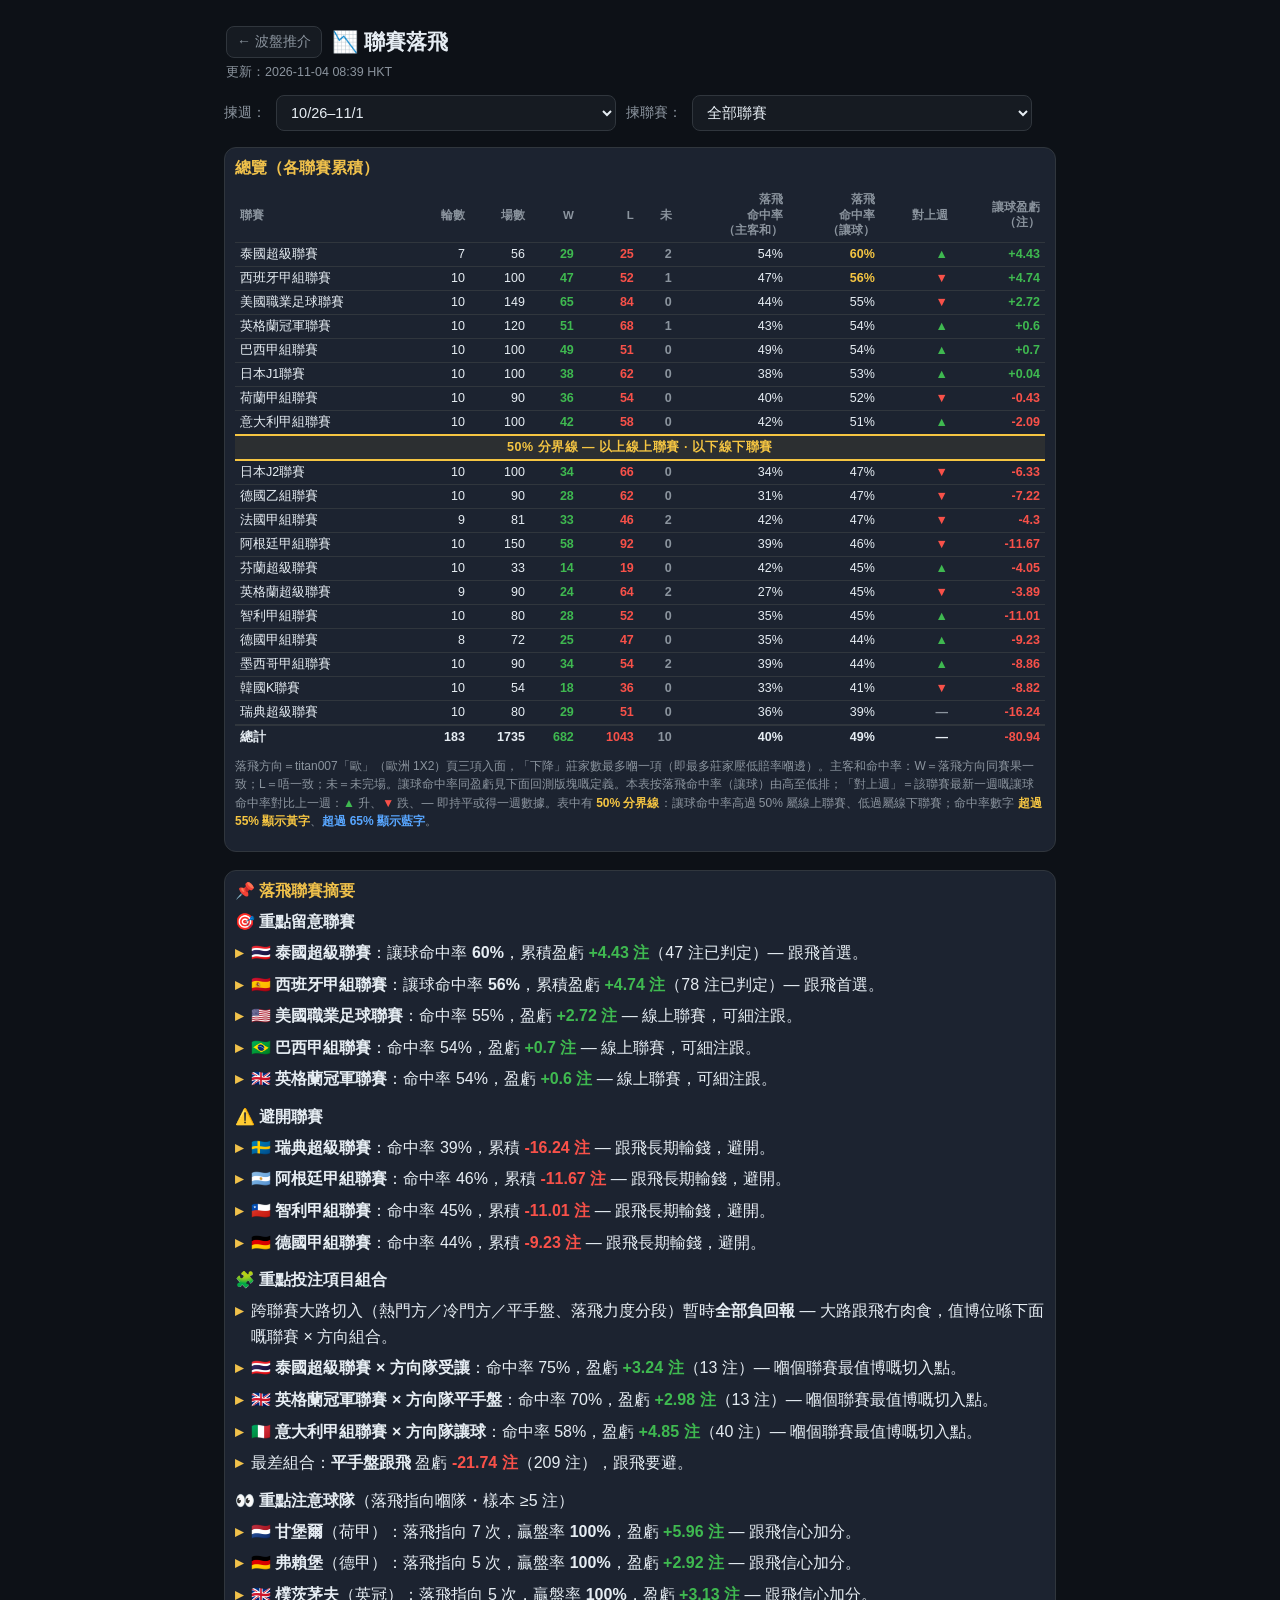
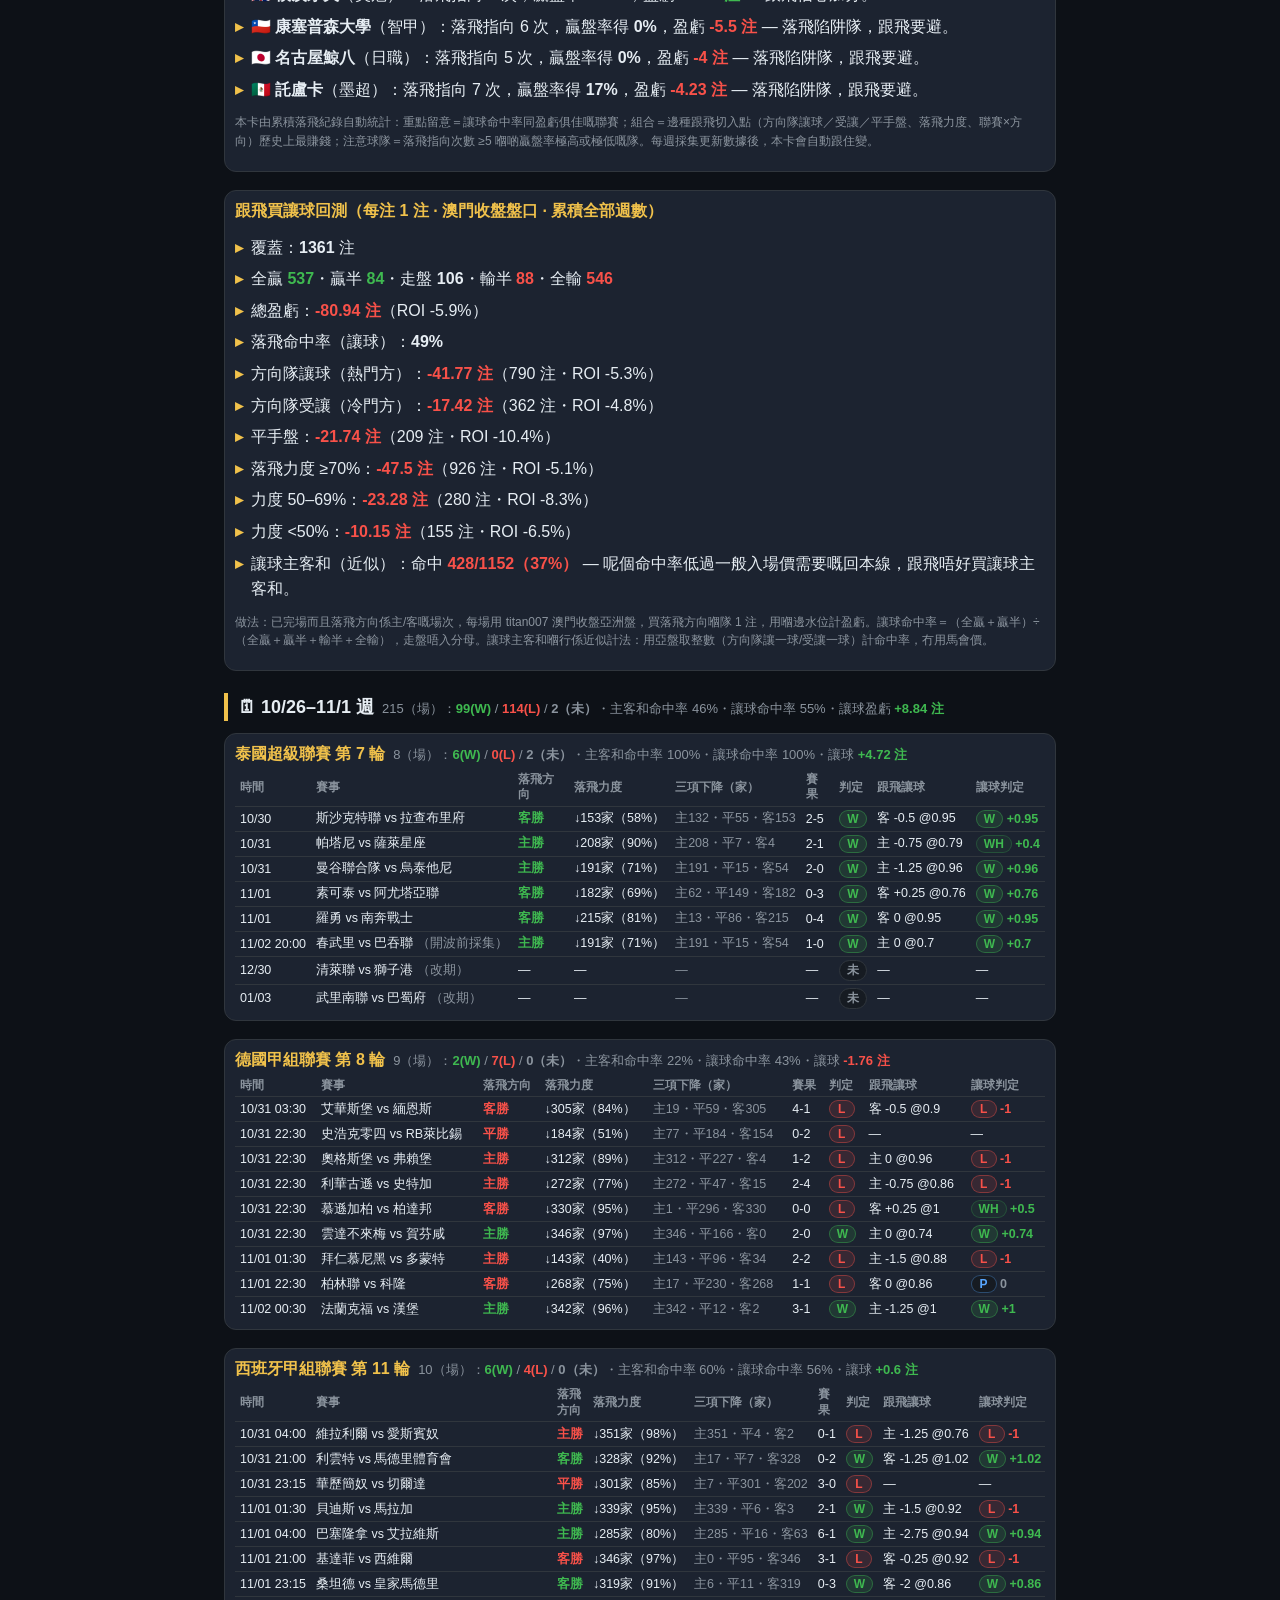
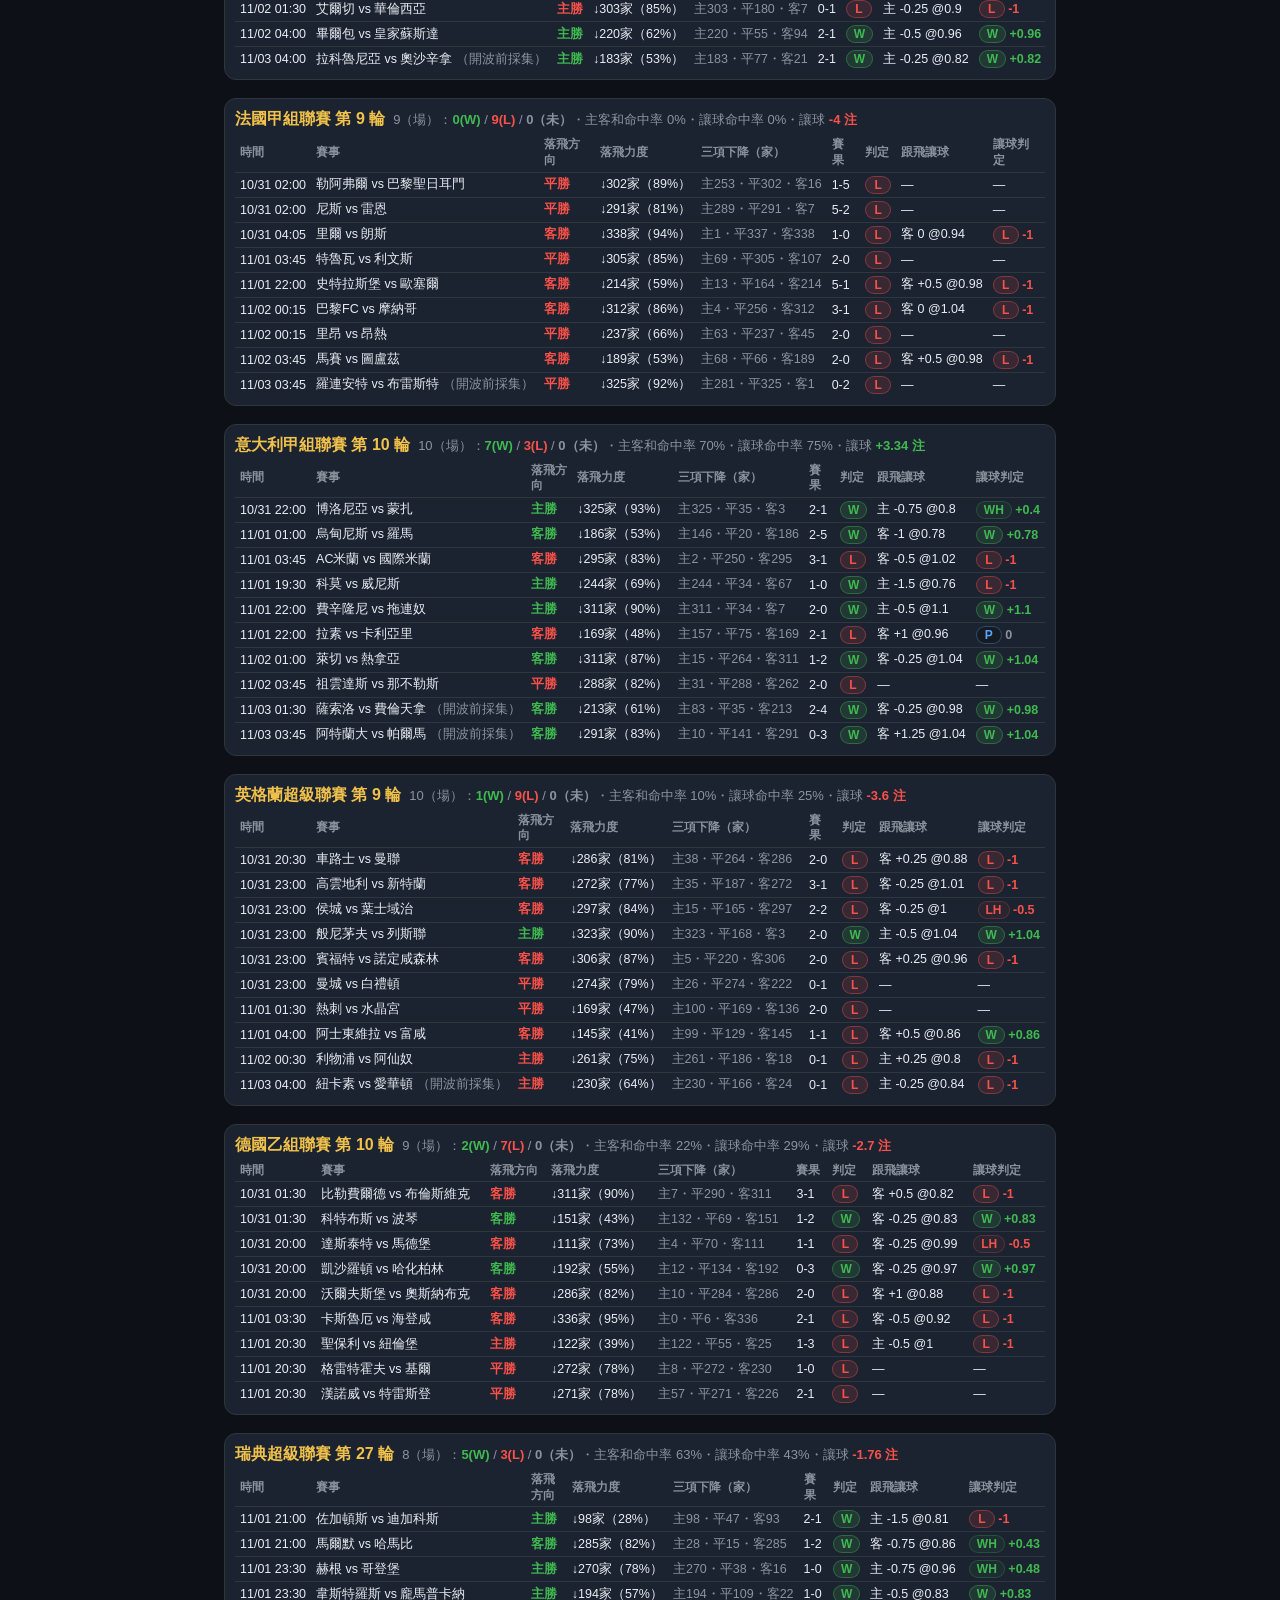
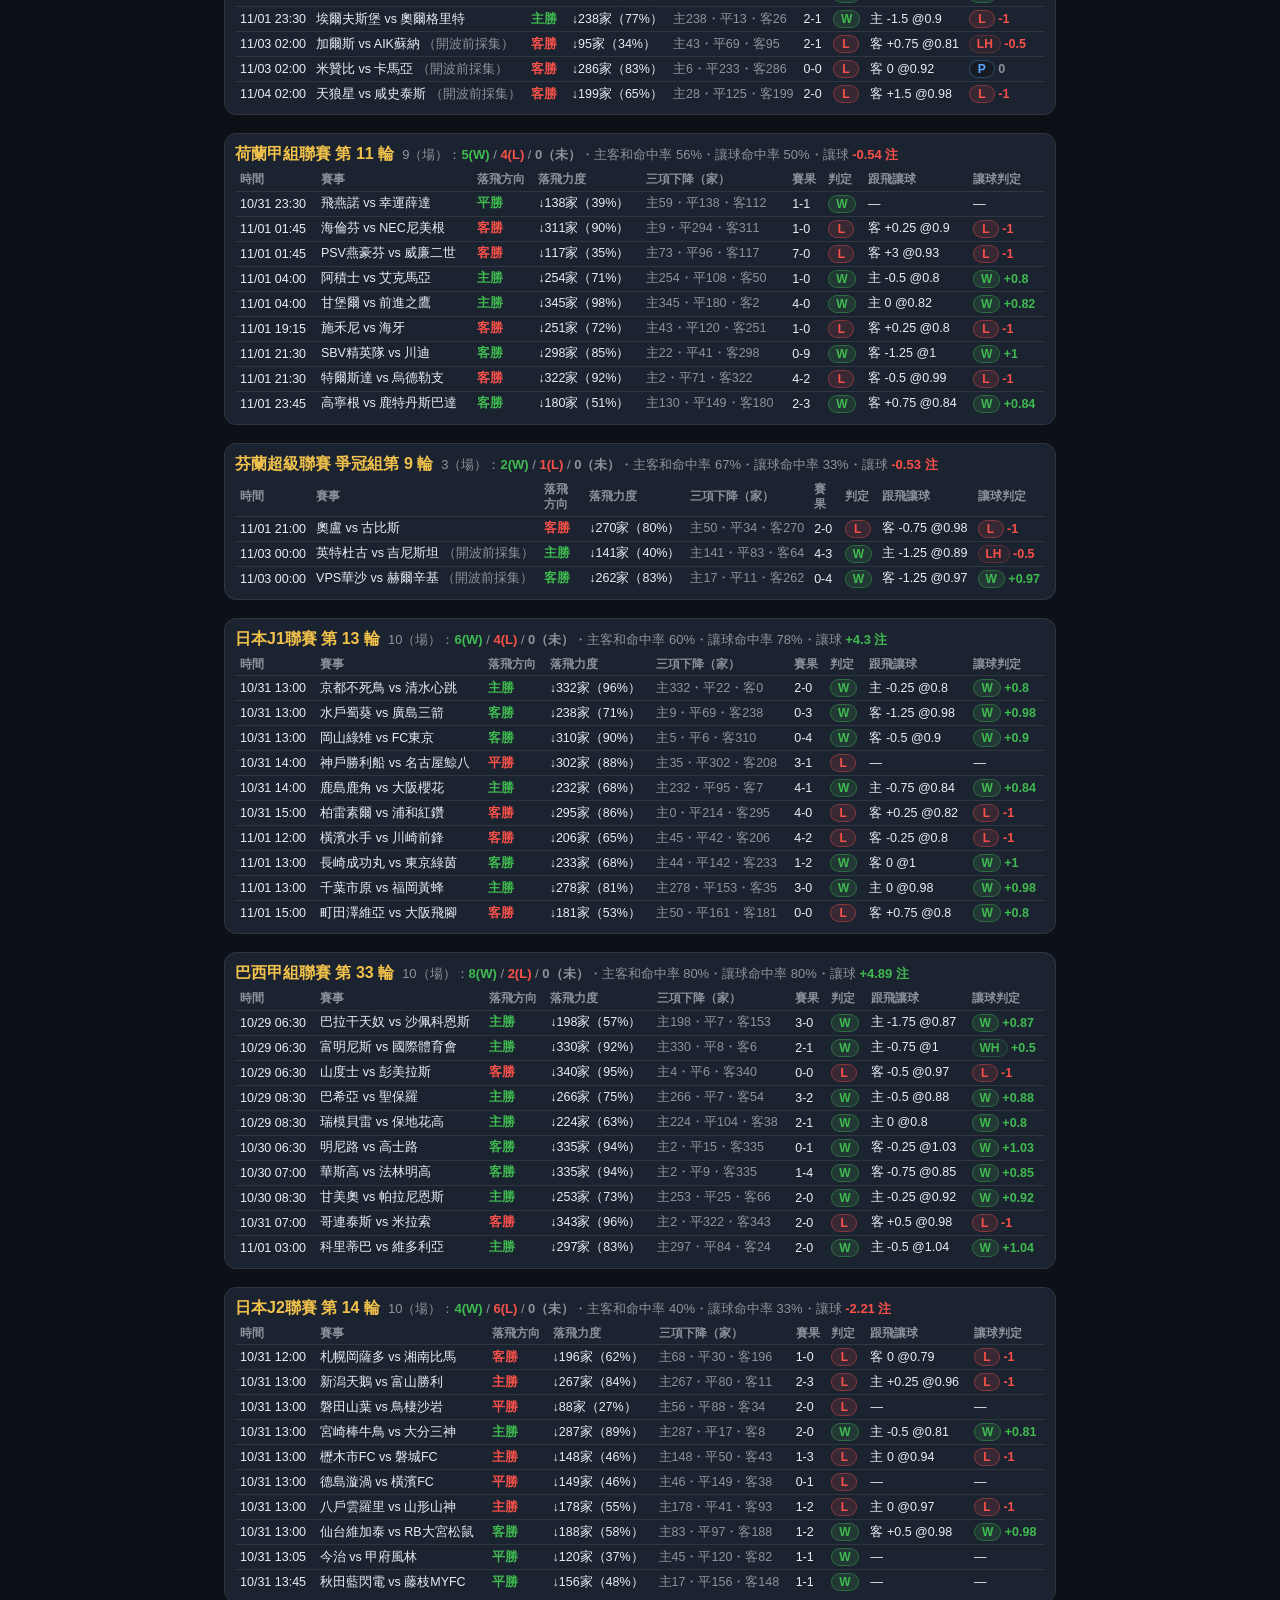
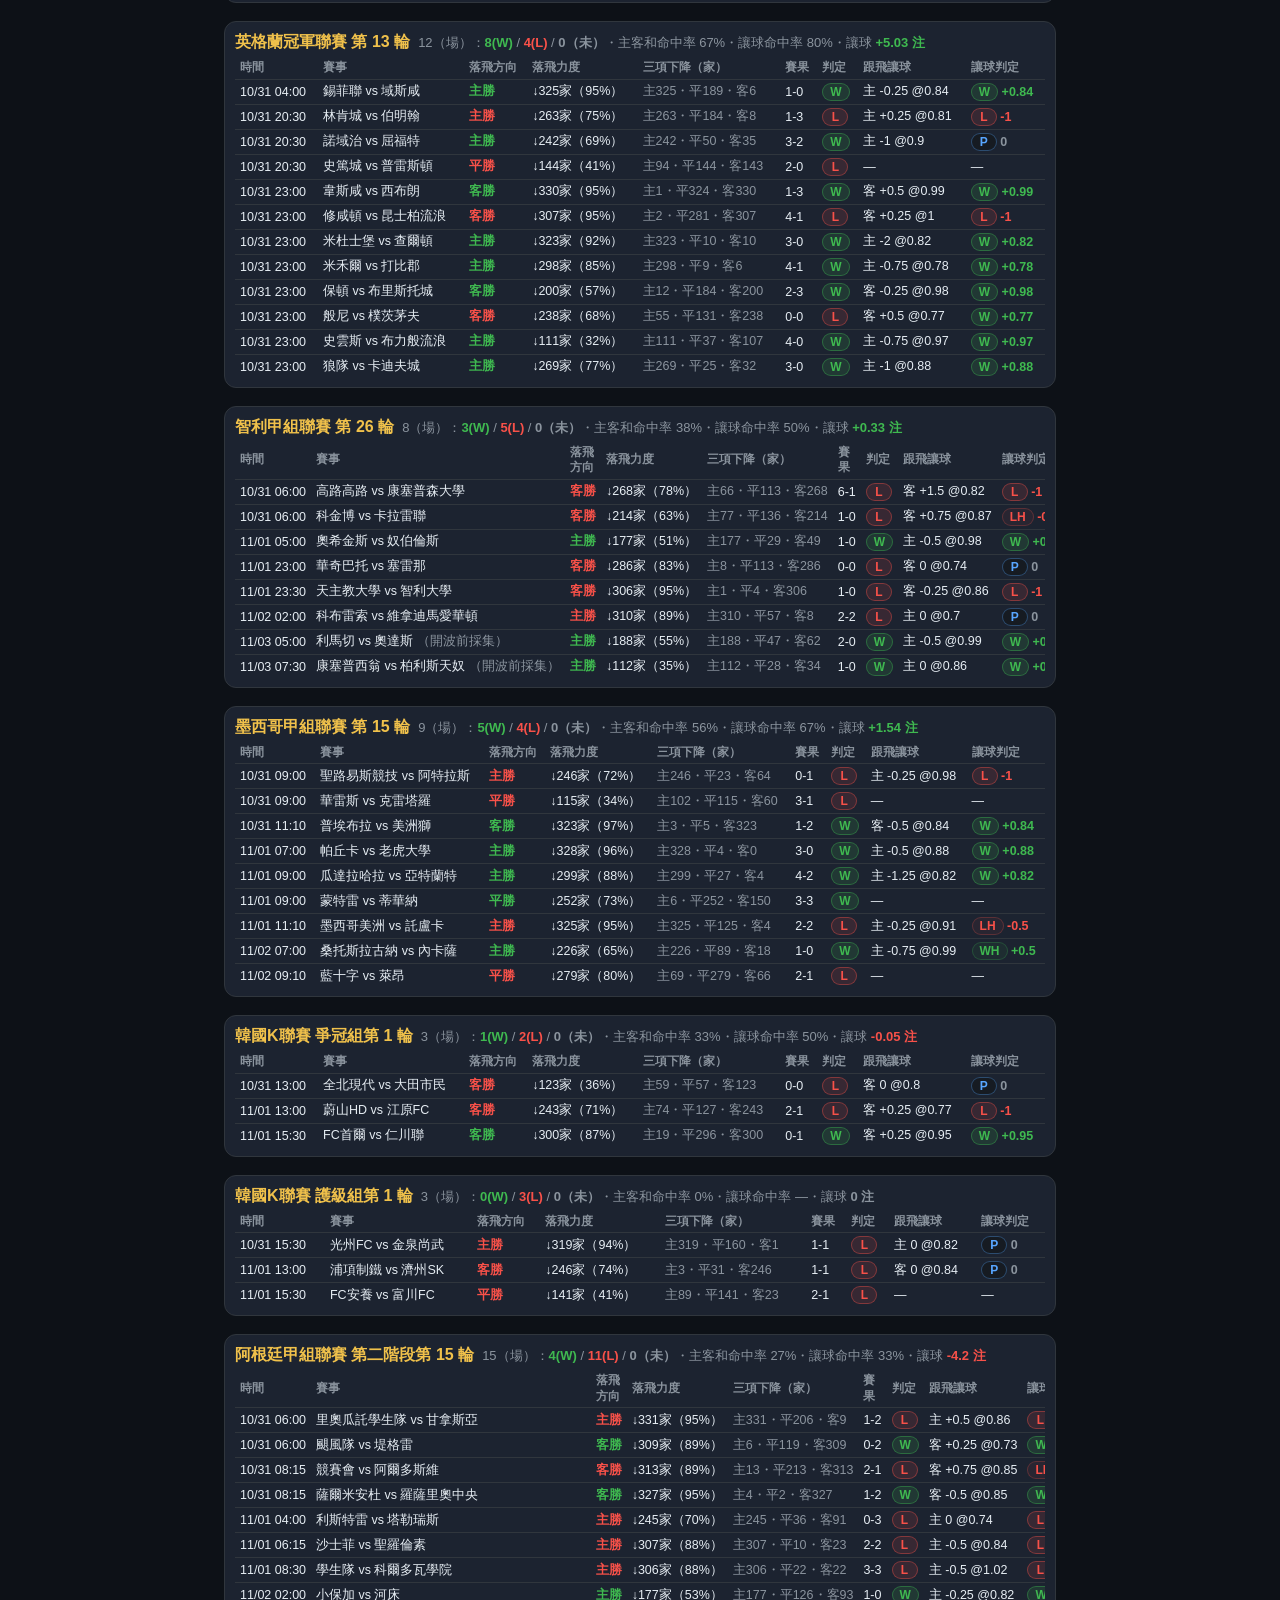
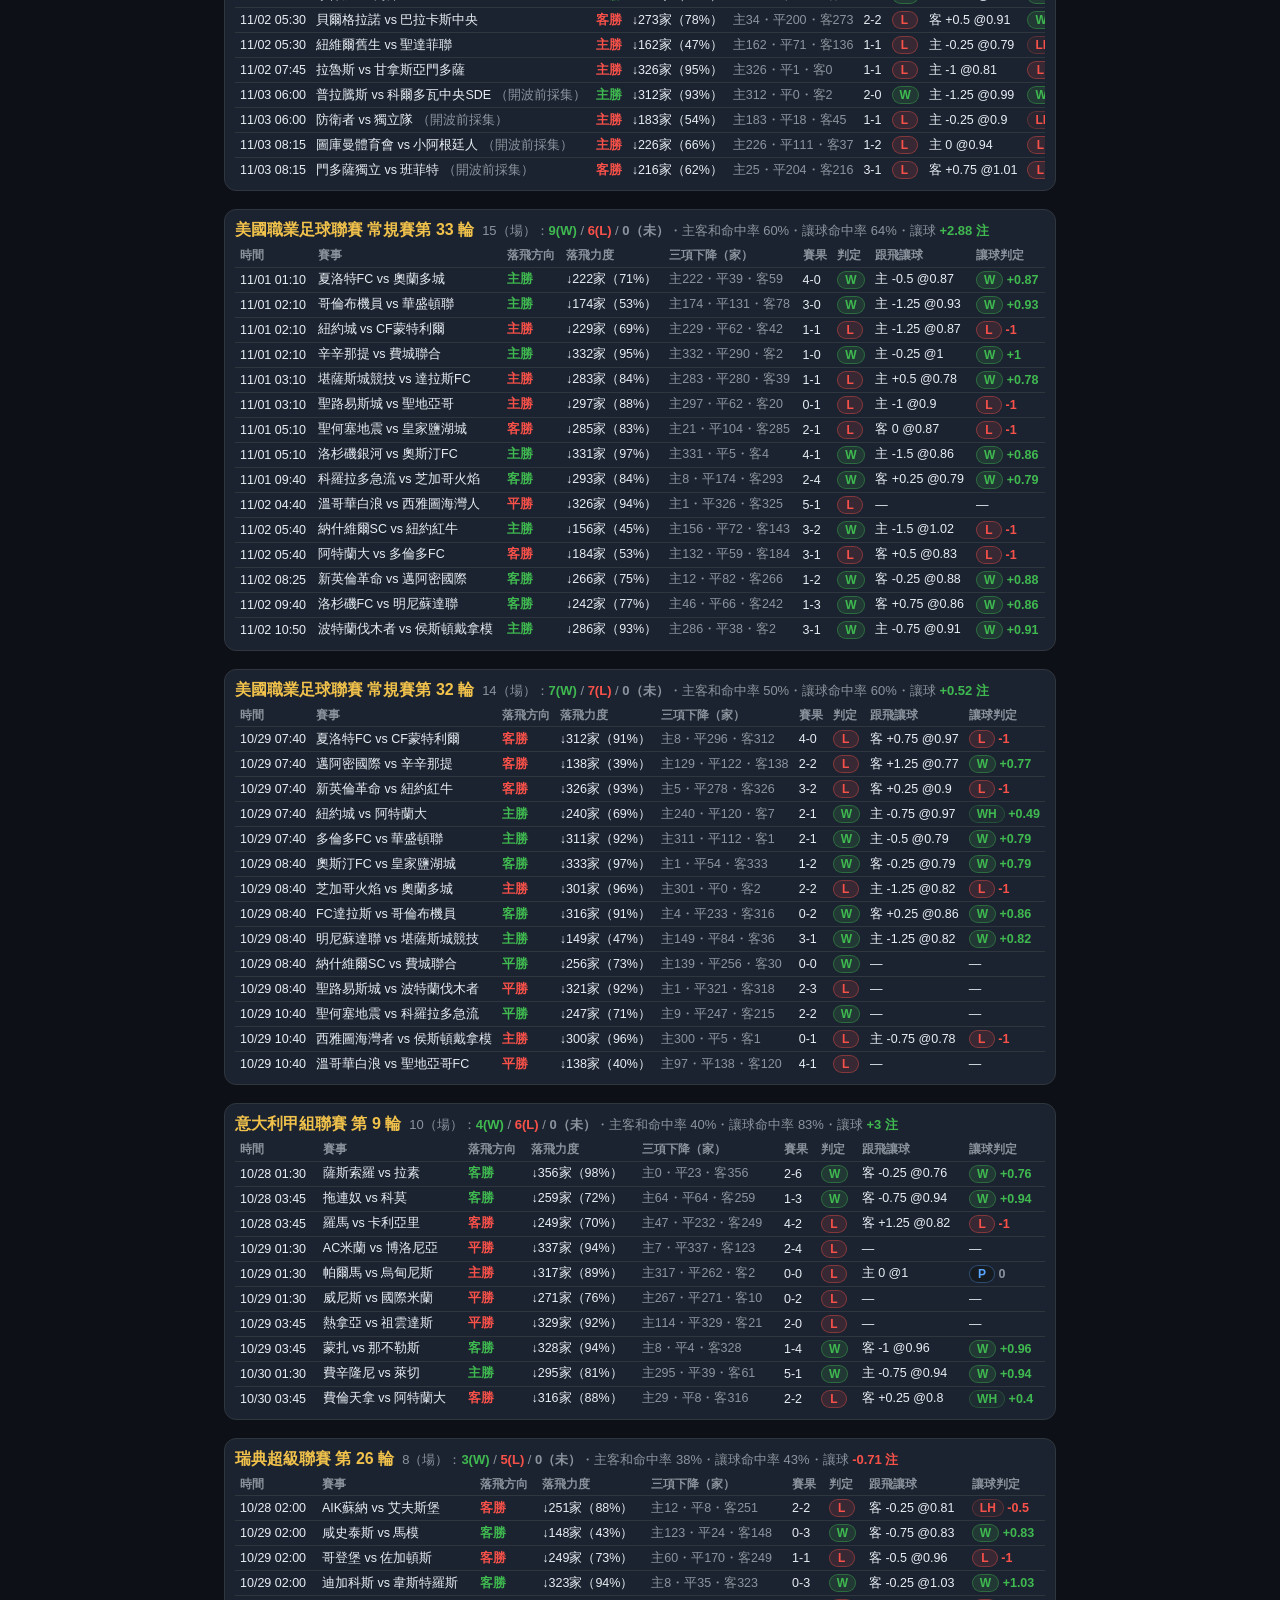
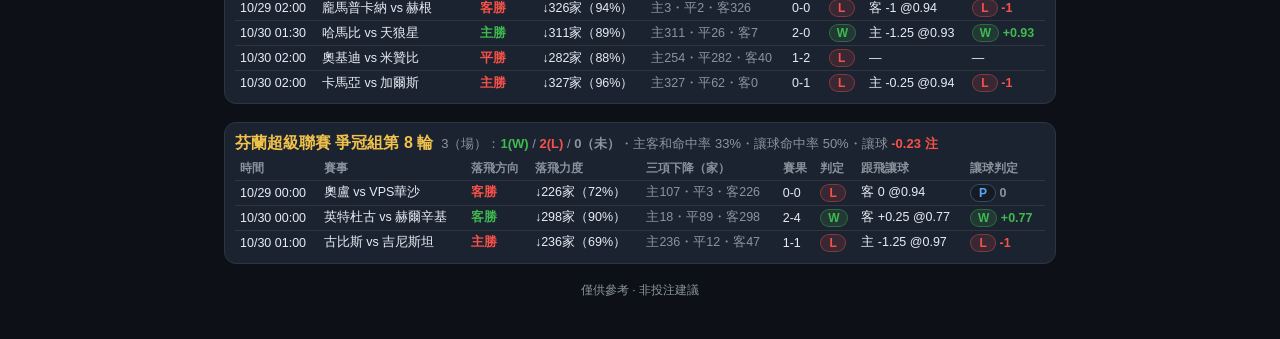
==== commit f8ea1de6: "聯賽落飛：總覽下加「落飛聯賽摘要」卡（重點留意/避開聯賽、投注項目組合、注意球隊，自動統計）" ====
--- a/luofei.html
+++ b/luofei.html
@@ -111,6 +111,12 @@
     <p class="note">落飛方向＝titan007「歐」（歐洲 1X2）頁三項入面，「下降」莊家數最多嗰一項（即最多莊家壓低賠率嗰邊）。主客和命中率：W＝落飛方向同賽果一致；L＝唔一致；未＝未完場。讓球命中率同盈虧見下面回測版塊嘅定義。本表按落飛命中率（讓球）由高至低排；「對上週」＝該聯賽最新一週嘅讓球命中率對比上一週：<span class="w">▲</span> 升、<span class="l">▼</span> 跌、— 即持平或得一週數據。表中有 <b style="color:#f5c542">50% 分界線</b>：讓球命中率高過 50% 屬線上聯賽、低過屬線下聯賽；命中率數字 <span class="rate55">超過 55% 顯示黃字</span>、<span class="rate65">超過 65% 顯示藍字</span>。</p>
   </div>
 
+  <div class="panel" id="digest-panel">
+    <h2>📌 落飛聯賽摘要</h2>
+    <div id="digest-body"></div>
+    <p class="note">本卡由累積落飛紀錄自動統計：重點留意＝讓球命中率同盈虧俱佳嘅聯賽；組合＝邊種跟飛切入點（方向隊讓球／受讓／平手盤、落飛力度、聯賽×方向）歷史上最賺錢；注意球隊＝落飛指向次數 ≥5 嗰啲贏盤率極高或極低嘅隊。每週採集更新數據後，本卡會自動跟住變。</p>
+  </div>
+
   <div class="panel" id="ah-panel" style="display:none">
     <h2 id="ah-title">跟飛買讓球回測（每注 1 注 · 澳門收盤盤口 · 累積全部週數）</h2>
     <div id="ah-body"></div>
@@ -156,6 +162,7 @@
 }
 var LEAGUE_FLAG={'泰國超級聯賽':'🇹🇭','西班牙甲組聯賽':'🇪🇸','英格蘭超級聯賽':'🇬🇧','英格蘭冠軍聯賽':'🇬🇧','法國甲組聯賽':'🇫🇷','德國甲組聯賽':'🇩🇪','德國乙組聯賽':'🇩🇪','巴西甲組聯賽':'🇧🇷','日本J1聯賽':'🇯🇵','日本J2聯賽':'🇯🇵','墨西哥甲組聯賽':'🇲🇽','美國職業足球聯賽':'🇺🇸','意大利甲組聯賽':'🇮🇹','瑞典超級聯賽':'🇸🇪','荷蘭甲組聯賽':'🇳🇱','芬蘭超級聯賽':'🇫🇮','智利甲組聯賽':'🇨🇱','阿根廷甲組聯賽':'🇦🇷','韓國K聯賽':'🇰🇷'};
 function flagOf(name){ var f=LEAGUE_FLAG[name]; return f? f+' ' : ''; }
+var LEAGUE_SHORT={'泰國超級聯賽':'泰超','西班牙甲組聯賽':'西甲','英格蘭超級聯賽':'英超','英格蘭冠軍聯賽':'英冠','法國甲組聯賽':'法甲','德國甲組聯賽':'德甲','德國乙組聯賽':'德乙','巴西甲組聯賽':'巴甲','日本J1聯賽':'日職','日本J2聯賽':'J2','墨西哥甲組聯賽':'墨超','美國職業足球聯賽':'美職','意大利甲組聯賽':'意甲','瑞典超級聯賽':'瑞典超','荷蘭甲組聯賽':'荷甲','芬蘭超級聯賽':'芬超','智利甲組聯賽':'智甲','阿根廷甲組聯賽':'阿甲','韓國K聯賽':'韓職'};
 function ahRate(t){ var d=t.W+t.WH+t.LH+t.L; return d>0 ? Math.round((t.W+t.WH)/d*100)+'%' : '—'; }
 function fmtPnl(v){ return (v>0? '+':'')+ (Math.round(v*100)/100); }
 function pnlCls(v){ return v>0? 'w' : (v<0? 'l':'u'); }
@@ -370,6 +377,78 @@
   }
   return html+'</ul>';
 }
+function digestHtml(leagues){
+  var byName={}, order=[];
+  leagues.forEach(function(lg){
+    if(!byName[lg.league]){ byName[lg.league]=[]; order.push(lg.league); }
+    (lg.matches||[]).forEach(function(m){ byName[lg.league].push(m); });
+  });
+  var allM=[]; order.forEach(function(k){ allM=allM.concat(byName[k]); });
+  function seg(ms, fn){
+    var o={};
+    ms.forEach(function(m){ var g=ahGrade(m); if(!g) return; var key=fn(m,g); if(!key) return;
+      if(!o[key]) o[key]={n:0,W:0,WH:0,P:0,LH:0,L:0,pnl:0};
+      var s=o[key]; s.n++; s[g.grade]++; s.pnl+=g.pnl; });
+    Object.keys(o).forEach(function(k){ o[k].pnl=Math.round(o[k].pnl*100)/100; });
+    return o;
+  }
+  function segLine(lbl, s){
+    var roi=s.n? Math.round(s.pnl/s.n*100):0;
+    return '<li><b>'+lbl+'</b>：命中率 '+ahRate(s)+'，盈虧 <b class="'+pnlCls(s.pnl)+'">'+fmtPnl(s.pnl)+' 注</b>（'+s.n+' 注・ROI '+(roi>0?'+':'')+roi+'%）</li>';
+  }
+  var L=order.map(function(k){ var a=ahTally(byName[k]); return {k:k, a:a, r:ahRateNum(a)}; });
+  var html='';
+  var watch=L.filter(function(x){ return x.r!=null && x.r>0.55; }).sort(function(a,b){ return b.r-a.r; });
+  var online=L.filter(function(x){ return x.r!=null && x.r>0.5 && x.r<=0.55 && x.a.pnl>0; }).sort(function(a,b){ return b.a.pnl-a.a.pnl; }).slice(0,3);
+  html+='<p style="margin:10px 0 2px"><b>🎯 重點留意聯賽</b></p><ul class="pts">';
+  watch.forEach(function(x){ html+='<li>'+flagOf(x.k)+'<b>'+esc(x.k)+'</b>：讓球命中率 <b>'+ahRate(x.a)+'</b>，累積盈虧 <b class="'+pnlCls(x.a.pnl)+'">'+fmtPnl(x.a.pnl)+' 注</b>（'+x.a.n+' 注已判定）— 跟飛首選。</li>'; });
+  online.forEach(function(x){ html+='<li>'+flagOf(x.k)+'<b>'+esc(x.k)+'</b>：命中率 '+ahRate(x.a)+'，盈虧 <b class="'+pnlCls(x.a.pnl)+'">'+fmtPnl(x.a.pnl)+' 注</b> — 線上聯賽，可細注跟。</li>'; });
+  if(!watch.length && !online.length) html+='<li>暫時冇聯賽同時過 50% 命中率又賺錢，整體跟飛值博率低。</li>';
+  html+='</ul>';
+  var avoid=L.filter(function(x){ return x.r!=null && (x.r<0.45 || x.a.pnl<=-8); }).sort(function(a,b){ return a.a.pnl-b.a.pnl; }).slice(0,4);
+  if(avoid.length){
+    html+='<p style="margin:12px 0 2px"><b>⚠️ 避開聯賽</b></p><ul class="pts">';
+    avoid.forEach(function(x){ html+='<li>'+flagOf(x.k)+'<b>'+esc(x.k)+'</b>：命中率 '+ahRate(x.a)+'，累積 <b class="l">'+fmtPnl(x.a.pnl)+' 注</b> — 跟飛長期輸錢，避開。</li>'; });
+    html+='</ul>';
+  }
+  var sideSeg=seg(allM, function(m,g){ return g.L<0? '方向隊讓球（熱門方）跟飛' : g.L>0? '方向隊受讓（冷門方）跟飛' : '平手盤跟飛'; });
+  var strSeg=seg(allM, function(m){ var p=+m.dir_pct||0; return p>=70? '落飛力度 ≥70% 跟飛' : p>=50? '落飛力度 50–69% 跟飛' : '落飛力度 <50% 跟飛'; });
+  var combos=[];
+  Object.keys(sideSeg).forEach(function(k){ if(sideSeg[k].n>=20) combos.push({lbl:k, s:sideSeg[k]}); });
+  Object.keys(strSeg).forEach(function(k){ if(strSeg[k].n>=20) combos.push({lbl:k, s:strSeg[k]}); });
+  combos.sort(function(a,b){ return (b.s.pnl/b.s.n)-(a.s.pnl/a.s.n); });
+  html+='<p style="margin:12px 0 2px"><b>🧩 重點投注項目組合</b></p><ul class="pts">';
+  var posCombos=combos.filter(function(c){ return c.s.pnl>0; });
+  if(posCombos.length){ posCombos.slice(0,3).forEach(function(c){ html+=segLine(c.lbl, c.s); }); }
+  else { html+='<li>跨聯賽大路切入（熱門方／冷門方／平手盤、落飛力度分段）暫時<b>全部負回報</b> — 大路跟飛冇肉食，值博位喺下面嘅聯賽 × 方向組合。</li>'; }
+  var lx=[];
+  order.forEach(function(k){
+    var ss=seg(byName[k], function(m,g){ return g.L<0? '讓球' : g.L>0? '受讓' : '平手盤'; });
+    Object.keys(ss).forEach(function(sk){ var s=ss[sk]; if(s.n>=12 && s.pnl>0) lx.push({k:k, sk:sk, s:s, roi:s.pnl/s.n}); });
+  });
+  lx.sort(function(a,b){ return b.roi-a.roi; });
+  lx.slice(0,3).forEach(function(x){ html+='<li>'+flagOf(x.k)+'<b>'+esc(x.k)+' × 方向隊'+x.sk+'</b>：命中率 '+ahRate(x.s)+'，盈虧 <b class="w">'+fmtPnl(x.s.pnl)+' 注</b>（'+x.s.n+' 注）— 嗰個聯賽最值博嘅切入點。</li>'; });
+  var worst=combos[combos.length-1];
+  if(worst && worst.s.pnl<0) html+='<li>最差組合：<b>'+worst.lbl+'</b> 盈虧 <b class="l">'+fmtPnl(worst.s.pnl)+' 注</b>（'+worst.s.n+' 注），跟飛要避。</li>';
+  html+='</ul>';
+  var teams={};
+  order.forEach(function(k){
+    byName[k].forEach(function(m){ var g=ahGrade(m); if(!g) return; var tm=(m.dir==='主')? m.home : m.away; if(!tm) return;
+      var key=k+'|'+tm;
+      if(!teams[key]) teams[key]={lg:k, tm:tm, n:0,W:0,WH:0,P:0,LH:0,L:0,pnl:0};
+      var s=teams[key]; s.n++; s[g.grade]++; s.pnl+=g.pnl; });
+  });
+  var tlist=Object.keys(teams).map(function(k){ var s=teams[k]; s.pnl=Math.round(s.pnl*100)/100; s.r=ahRateNum(s); return s; }).filter(function(s){ return s.n>=5 && s.r!=null; });
+  var good=tlist.filter(function(s){ return s.r>=0.7; }).sort(function(a,b){ return (b.r-a.r)||(b.n-a.n); }).slice(0,3);
+  var bad=tlist.filter(function(s){ return s.r<=0.3; }).sort(function(a,b){ return (a.r-b.r)||(b.n-a.n); }).slice(0,3);
+  html+='<p style="margin:12px 0 2px"><b>👀 重點注意球隊</b>（落飛指向嗰隊・樣本 ≥5 注）</p><ul class="pts">';
+  good.forEach(function(s){ html+='<li>'+flagOf(s.lg)+'<b>'+esc(s.tm)+'</b>（'+esc(LEAGUE_SHORT[s.lg]||s.lg)+'）：落飛指向 '+s.n+' 次，贏盤率 <b>'+ahRate(s)+'</b>，盈虧 <b class="w">'+fmtPnl(s.pnl)+' 注</b> — 跟飛信心加分。</li>'; });
+  bad.forEach(function(s){ html+='<li>'+flagOf(s.lg)+'<b>'+esc(s.tm)+'</b>（'+esc(LEAGUE_SHORT[s.lg]||s.lg)+'）：落飛指向 '+s.n+' 次，贏盤率得 <b>'+ahRate(s)+'</b>，盈虧 <b class="l">'+fmtPnl(s.pnl)+' 注</b> — 落飛陷阱隊，跟飛要避。</li>'; });
+  if(!good.length && !bad.length) html+='<li>暫時冇球隊同時達到樣本門檻又有極端紀錄。</li>';
+  html+='</ul>';
+  return html;
+}
+
 fetch('data/football-luofei.json?ts='+Date.now()).then(function(r){return r.json();}).then(function(data){
   document.getElementById('updated').textContent='更新：'+(data.updated_at_hkt||'')+' HKT';
   var leagues=data.leagues||[];
@@ -414,6 +493,9 @@
     var entries=single? leagues.filter(function(lg){ return lg.league===lv; }) : leagues;
     document.getElementById('sum-title').textContent=single? '總覽（'+lv+'・累積）' : '總覽（各聯賽累積）';
     document.getElementById('sum-body').innerHTML=entries.length? sumRows(entries, single) : '<tr><td colspan="10" class="empty">暫未有數據</td></tr>';
+    var dp=document.getElementById('digest-panel');
+    if(single){ dp.style.display='none'; }
+    else { document.getElementById('digest-body').innerHTML=digestHtml(leagues); dp.style.display=''; }
     ahPanel(entries, single? lv : null);
     var cp=document.getElementById('cmt-panel');
     if(single){
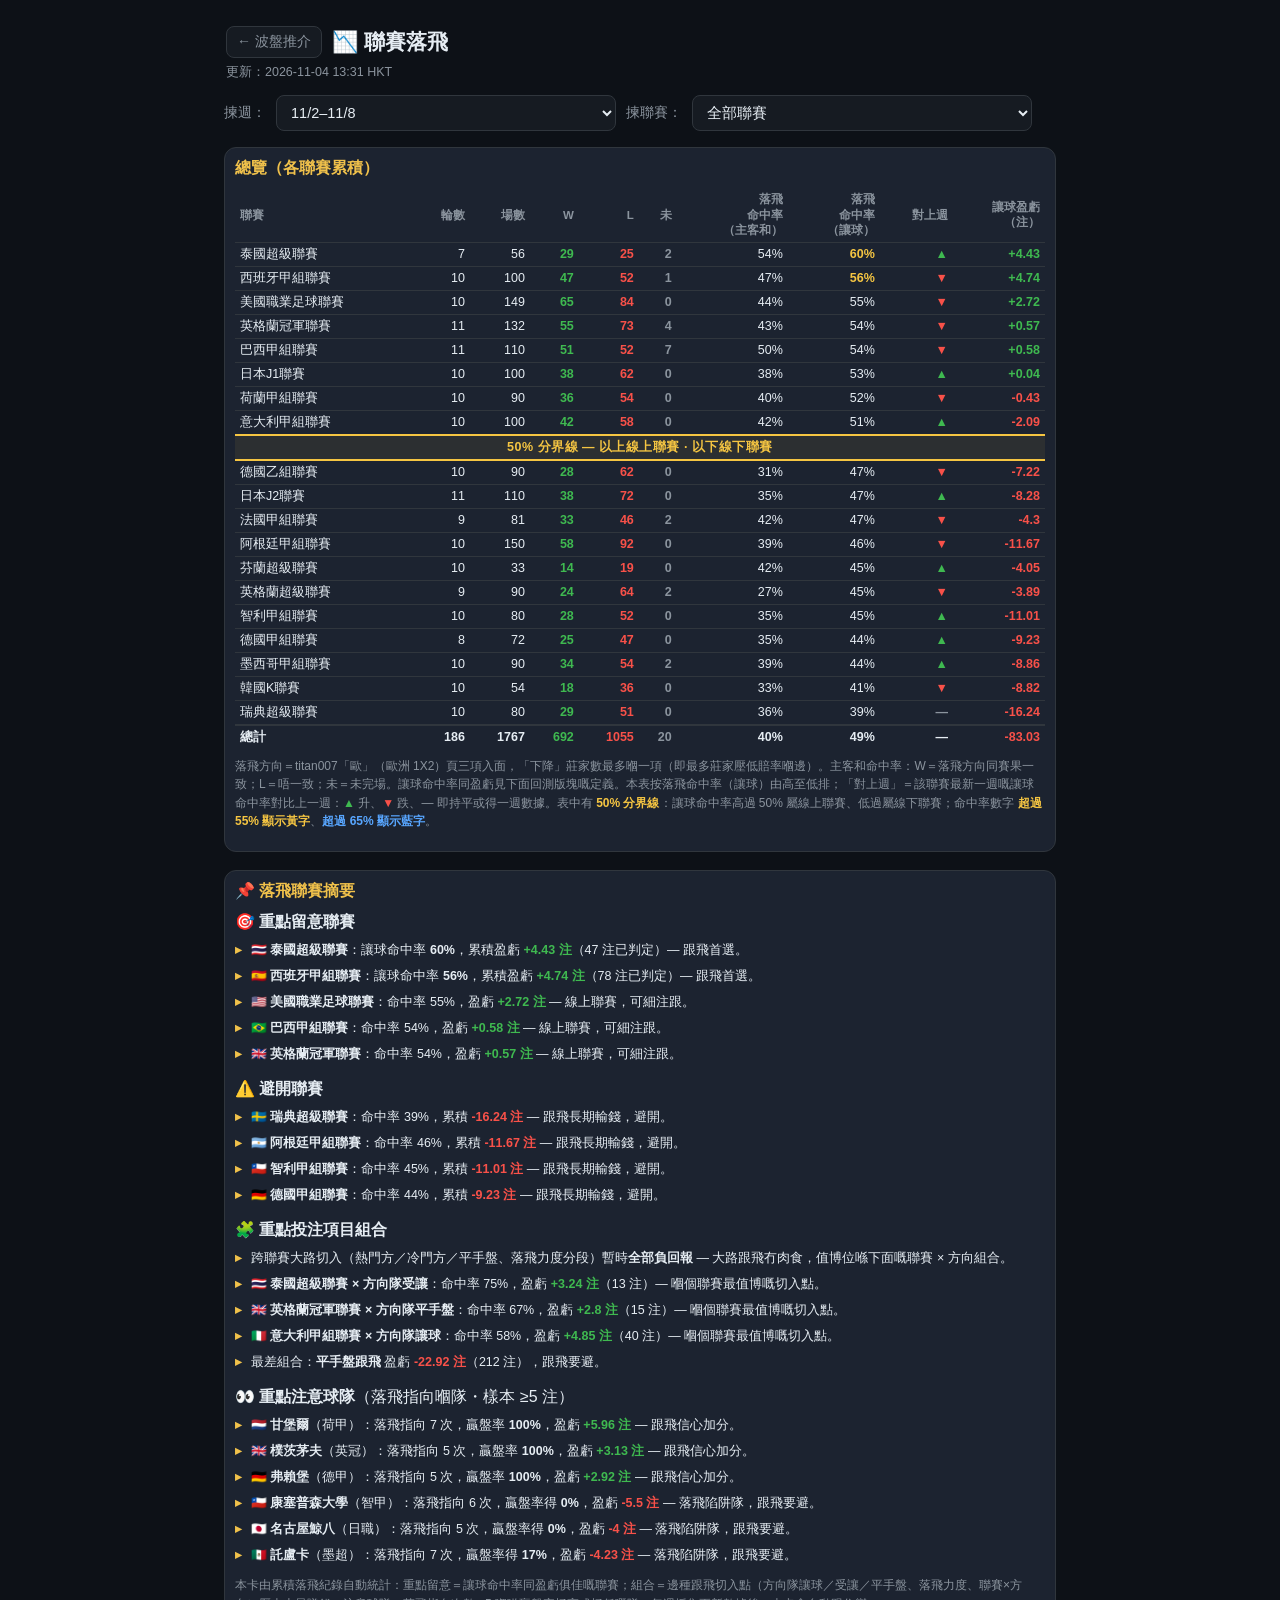
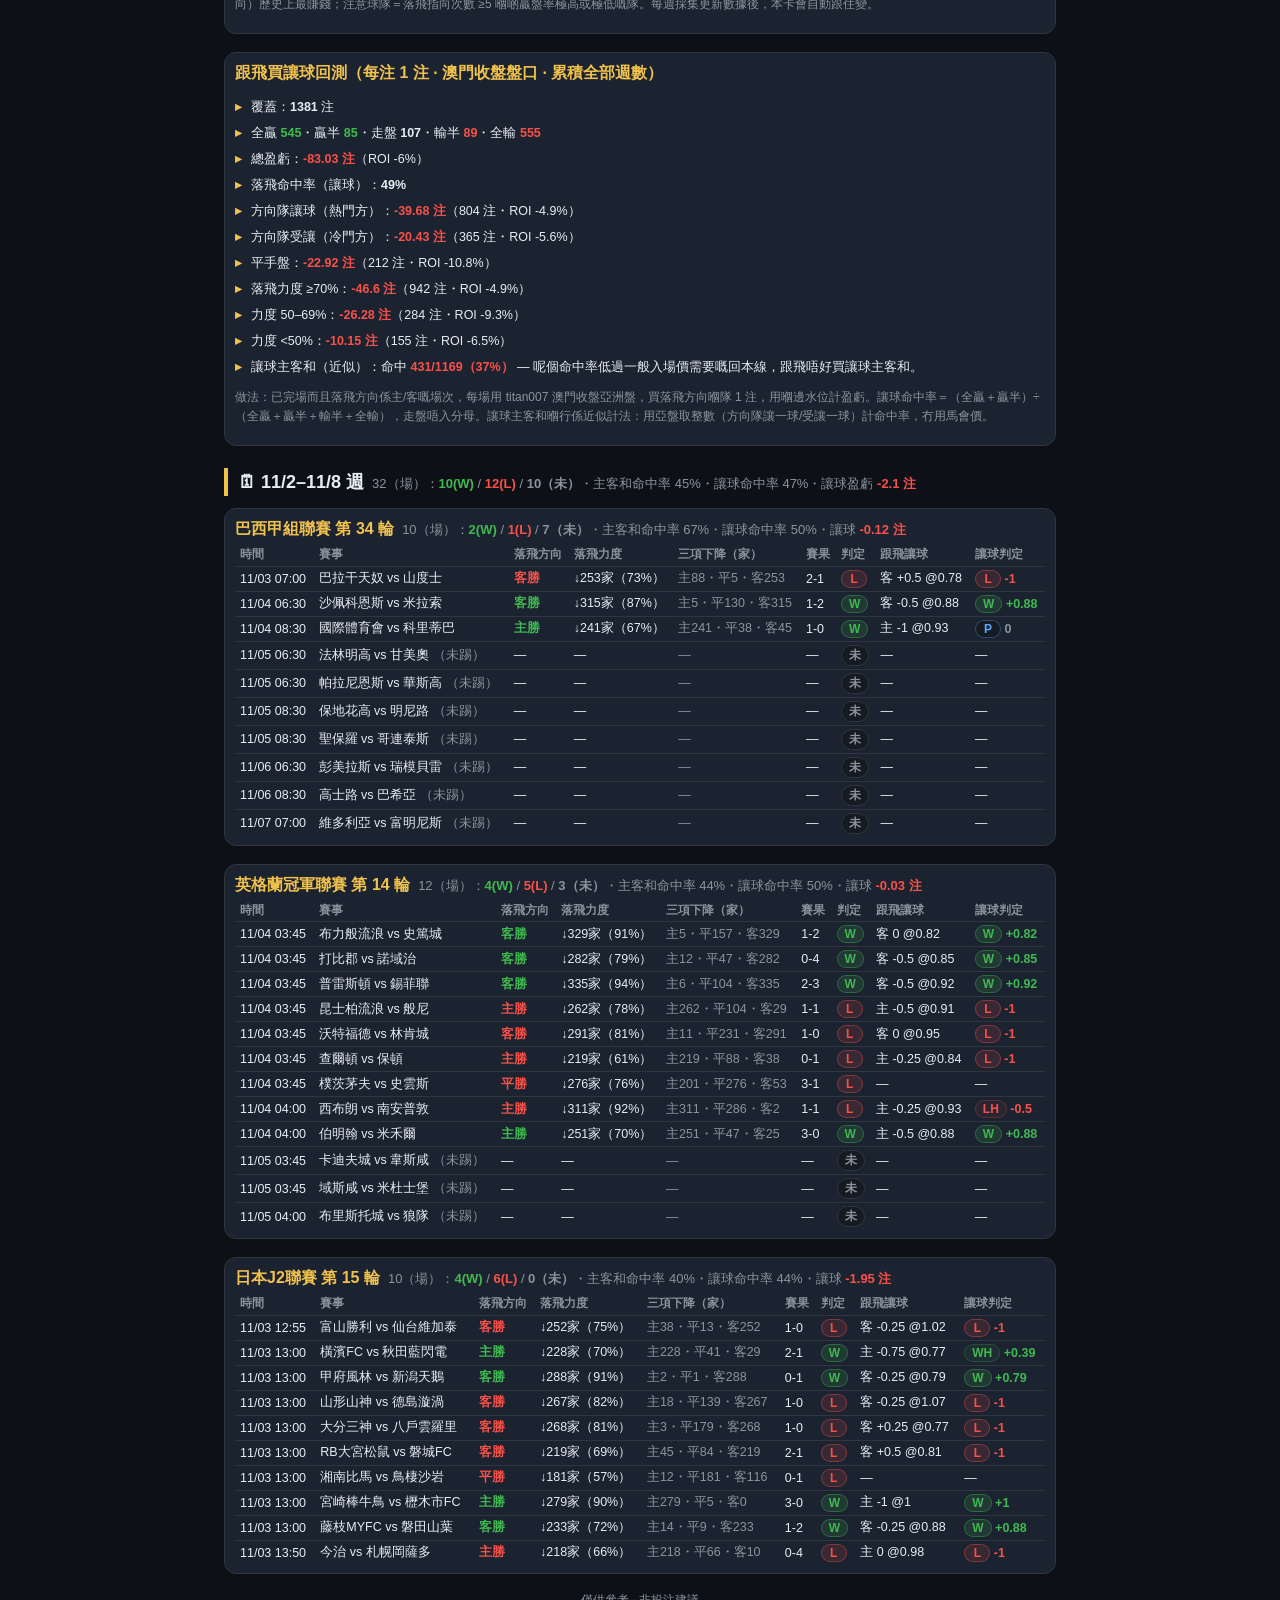
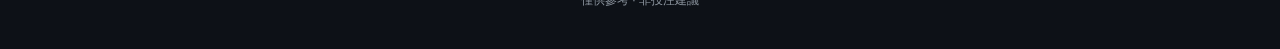
==== commit 49d6be8f: "聯賽落飛：point form 字體改為 12.5px，同總覽表聯賽名一致" ====
--- a/luofei.html
+++ b/luofei.html
@@ -56,7 +56,7 @@
   .note{color:var(--muted);font-size:12px;margin-top:8px;line-height:1.55}
   .cmt p{margin:5px 0;line-height:1.65;font-size:13.5px}
   .pts{list-style:none;margin:4px 0;padding:0}
-  .pts li{position:relative;padding:3px 0 3px 16px;line-height:1.6}
+  .pts li{position:relative;padding:3px 0 3px 16px;line-height:1.6;font-size:12.5px}
   .pts li:before{content:'▸';position:absolute;left:0;color:var(--gold);font-weight:700}
   .cmt b.lbl{color:var(--gold)}
   .league-head{display:flex;flex-wrap:wrap;gap:8px;align-items:baseline;margin:0 0 4px}
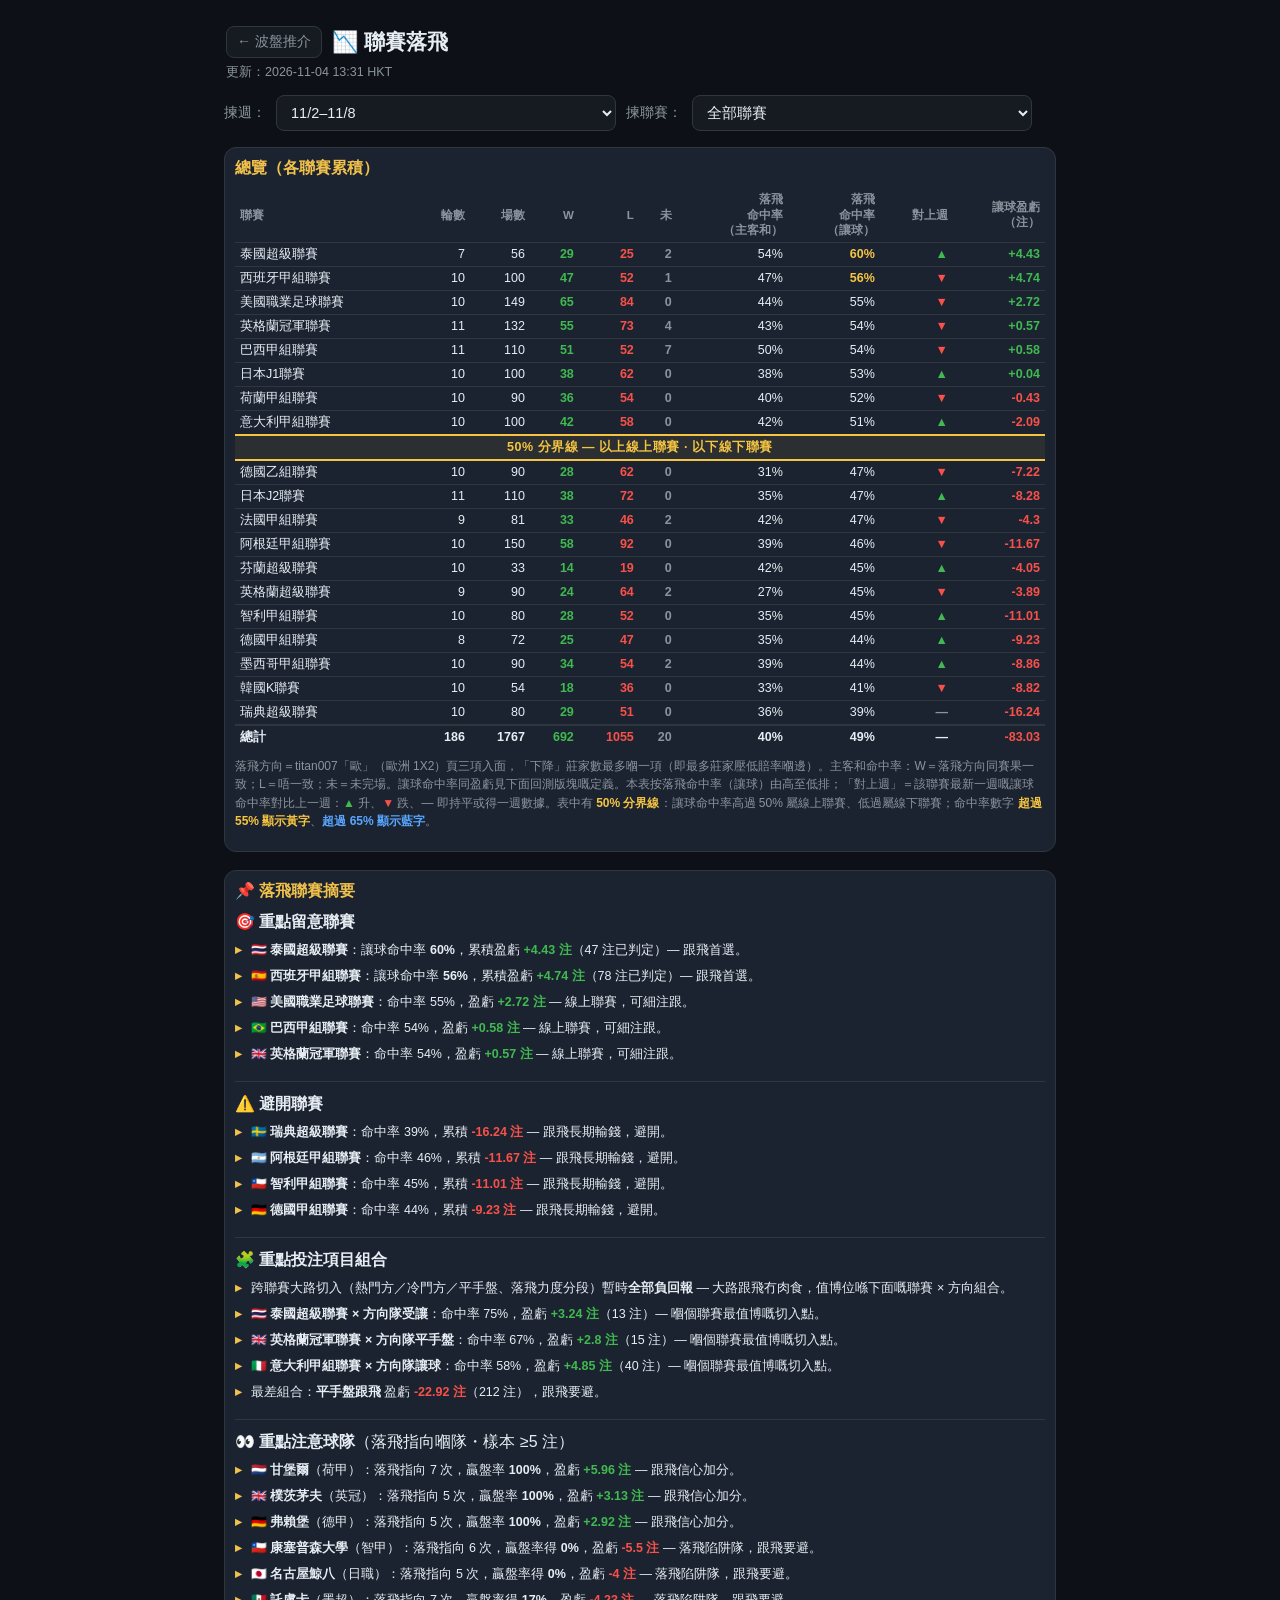
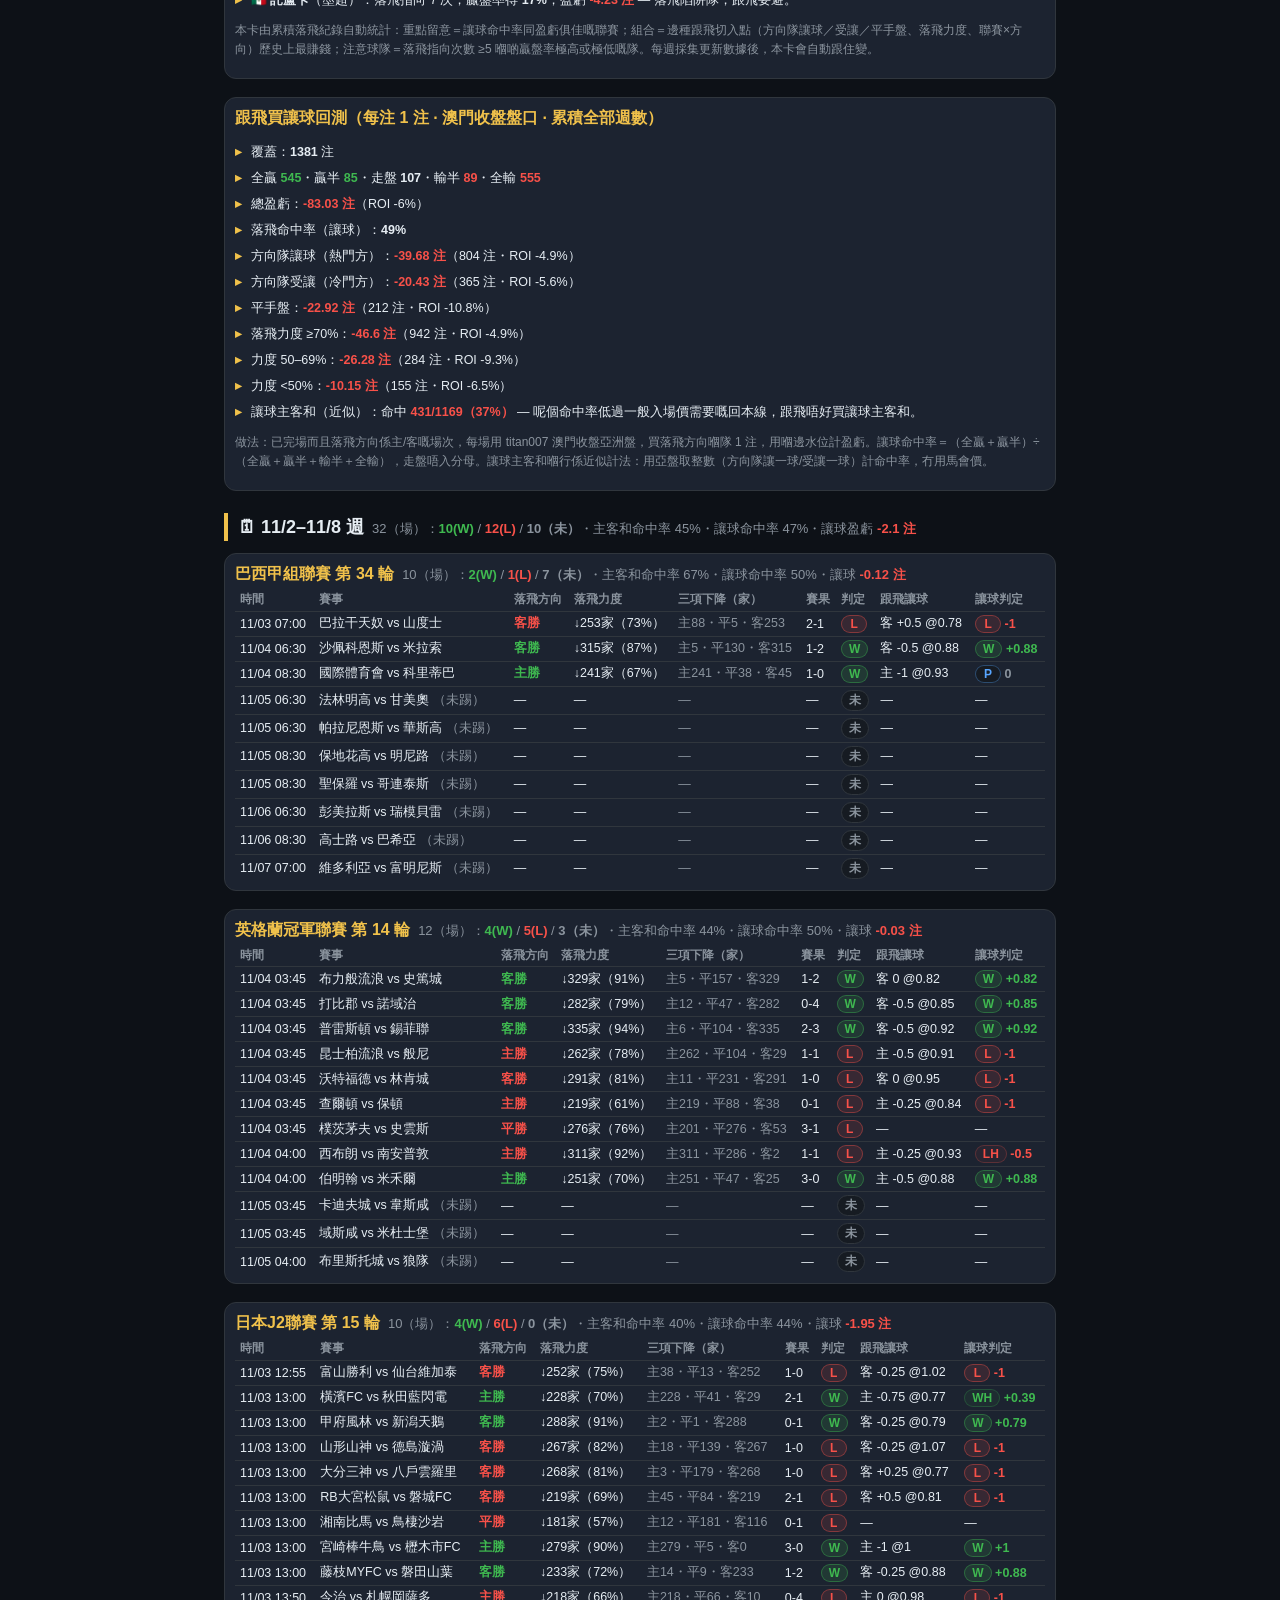
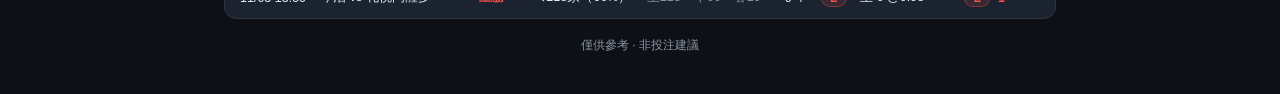
==== commit 152c5013: "聯賽落飛摘要卡：四個分段之間加分隔線" ====
--- a/luofei.html
+++ b/luofei.html
@@ -59,6 +59,7 @@
   .pts li{position:relative;padding:3px 0 3px 16px;line-height:1.6;font-size:12.5px}
   .pts li:before{content:'▸';position:absolute;left:0;color:var(--gold);font-weight:700}
   .cmt b.lbl{color:var(--gold)}
+  .dsep{border-top:1px solid var(--border);margin:14px 0 2px}
   .league-head{display:flex;flex-wrap:wrap;gap:8px;align-items:baseline;margin:0 0 4px}
   .league-head .sum{color:var(--muted);font-size:13px}
   .empty{color:var(--muted);padding:22px 4px;text-align:center}
@@ -407,7 +408,7 @@
   html+='</ul>';
   var avoid=L.filter(function(x){ return x.r!=null && (x.r<0.45 || x.a.pnl<=-8); }).sort(function(a,b){ return a.a.pnl-b.a.pnl; }).slice(0,4);
   if(avoid.length){
-    html+='<p style="margin:12px 0 2px"><b>⚠️ 避開聯賽</b></p><ul class="pts">';
+    html+='<div class="dsep"></div><p style="margin:12px 0 2px"><b>⚠️ 避開聯賽</b></p><ul class="pts">';
     avoid.forEach(function(x){ html+='<li>'+flagOf(x.k)+'<b>'+esc(x.k)+'</b>：命中率 '+ahRate(x.a)+'，累積 <b class="l">'+fmtPnl(x.a.pnl)+' 注</b> — 跟飛長期輸錢，避開。</li>'; });
     html+='</ul>';
   }
@@ -417,7 +418,7 @@
   Object.keys(sideSeg).forEach(function(k){ if(sideSeg[k].n>=20) combos.push({lbl:k, s:sideSeg[k]}); });
   Object.keys(strSeg).forEach(function(k){ if(strSeg[k].n>=20) combos.push({lbl:k, s:strSeg[k]}); });
   combos.sort(function(a,b){ return (b.s.pnl/b.s.n)-(a.s.pnl/a.s.n); });
-  html+='<p style="margin:12px 0 2px"><b>🧩 重點投注項目組合</b></p><ul class="pts">';
+  html+='<div class="dsep"></div><p style="margin:12px 0 2px"><b>🧩 重點投注項目組合</b></p><ul class="pts">';
   var posCombos=combos.filter(function(c){ return c.s.pnl>0; });
   if(posCombos.length){ posCombos.slice(0,3).forEach(function(c){ html+=segLine(c.lbl, c.s); }); }
   else { html+='<li>跨聯賽大路切入（熱門方／冷門方／平手盤、落飛力度分段）暫時<b>全部負回報</b> — 大路跟飛冇肉食，值博位喺下面嘅聯賽 × 方向組合。</li>'; }
@@ -441,7 +442,7 @@
   var tlist=Object.keys(teams).map(function(k){ var s=teams[k]; s.pnl=Math.round(s.pnl*100)/100; s.r=ahRateNum(s); return s; }).filter(function(s){ return s.n>=5 && s.r!=null; });
   var good=tlist.filter(function(s){ return s.r>=0.7; }).sort(function(a,b){ return (b.r-a.r)||(b.n-a.n); }).slice(0,3);
   var bad=tlist.filter(function(s){ return s.r<=0.3; }).sort(function(a,b){ return (a.r-b.r)||(b.n-a.n); }).slice(0,3);
-  html+='<p style="margin:12px 0 2px"><b>👀 重點注意球隊</b>（落飛指向嗰隊・樣本 ≥5 注）</p><ul class="pts">';
+  html+='<div class="dsep"></div><p style="margin:12px 0 2px"><b>👀 重點注意球隊</b>（落飛指向嗰隊・樣本 ≥5 注）</p><ul class="pts">';
   good.forEach(function(s){ html+='<li>'+flagOf(s.lg)+'<b>'+esc(s.tm)+'</b>（'+esc(LEAGUE_SHORT[s.lg]||s.lg)+'）：落飛指向 '+s.n+' 次，贏盤率 <b>'+ahRate(s)+'</b>，盈虧 <b class="w">'+fmtPnl(s.pnl)+' 注</b> — 跟飛信心加分。</li>'; });
   bad.forEach(function(s){ html+='<li>'+flagOf(s.lg)+'<b>'+esc(s.tm)+'</b>（'+esc(LEAGUE_SHORT[s.lg]||s.lg)+'）：落飛指向 '+s.n+' 次，贏盤率得 <b>'+ahRate(s)+'</b>，盈虧 <b class="l">'+fmtPnl(s.pnl)+' 注</b> — 落飛陷阱隊，跟飛要避。</li>'; });
   if(!good.length && !bad.length) html+='<li>暫時冇球隊同時達到樣本門檻又有極端紀錄。</li>';
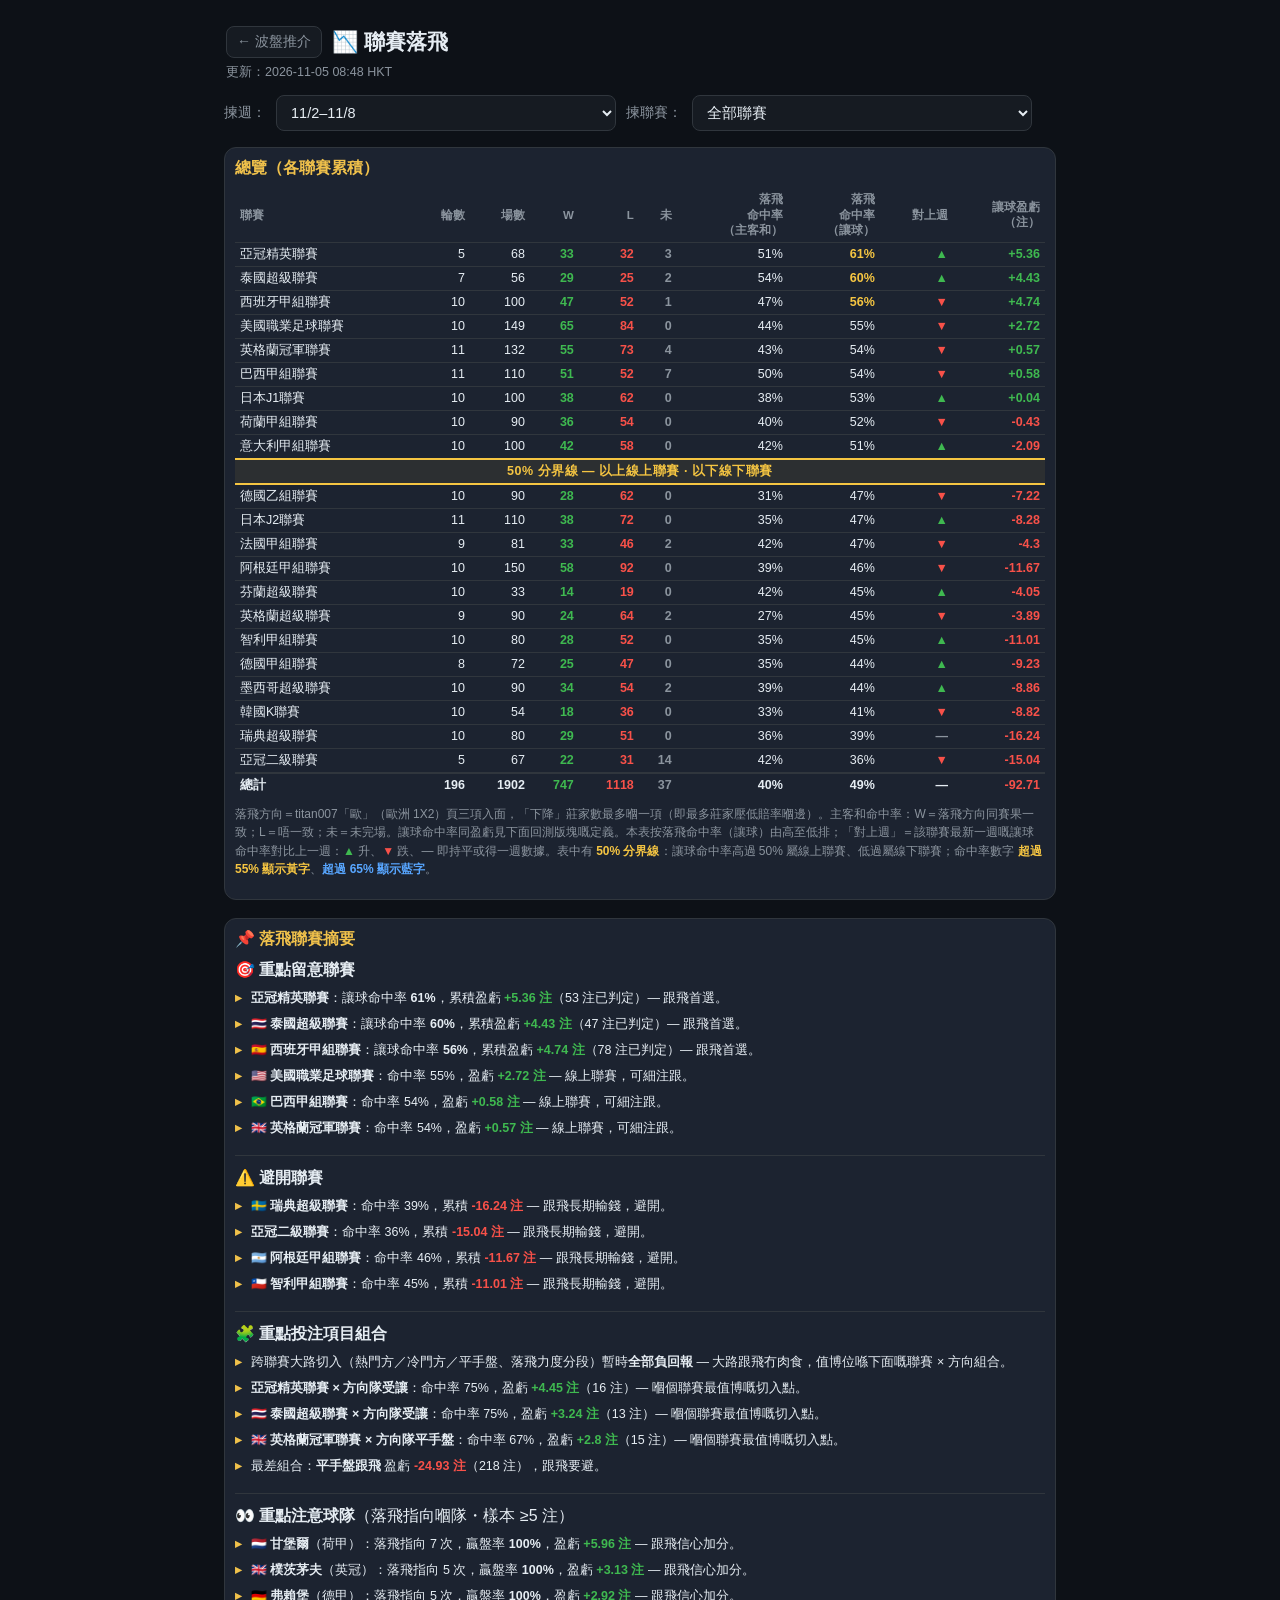
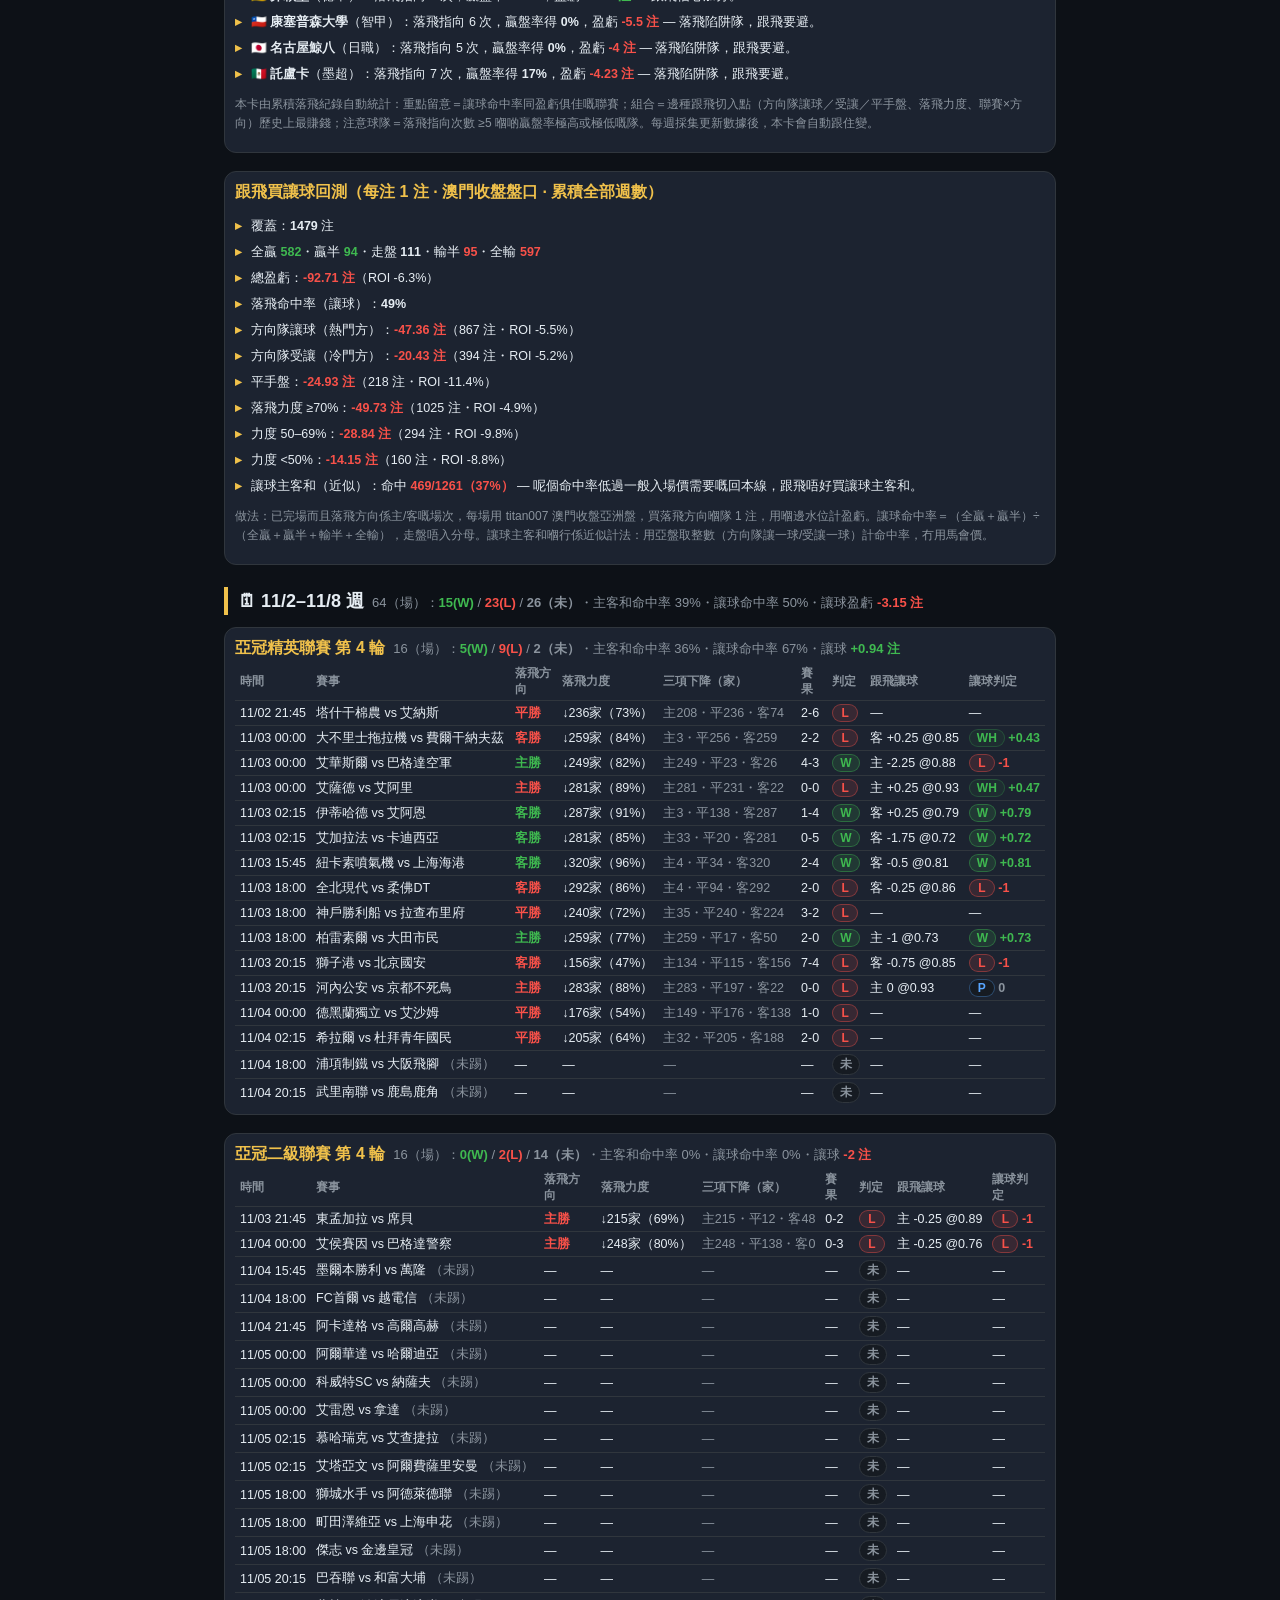
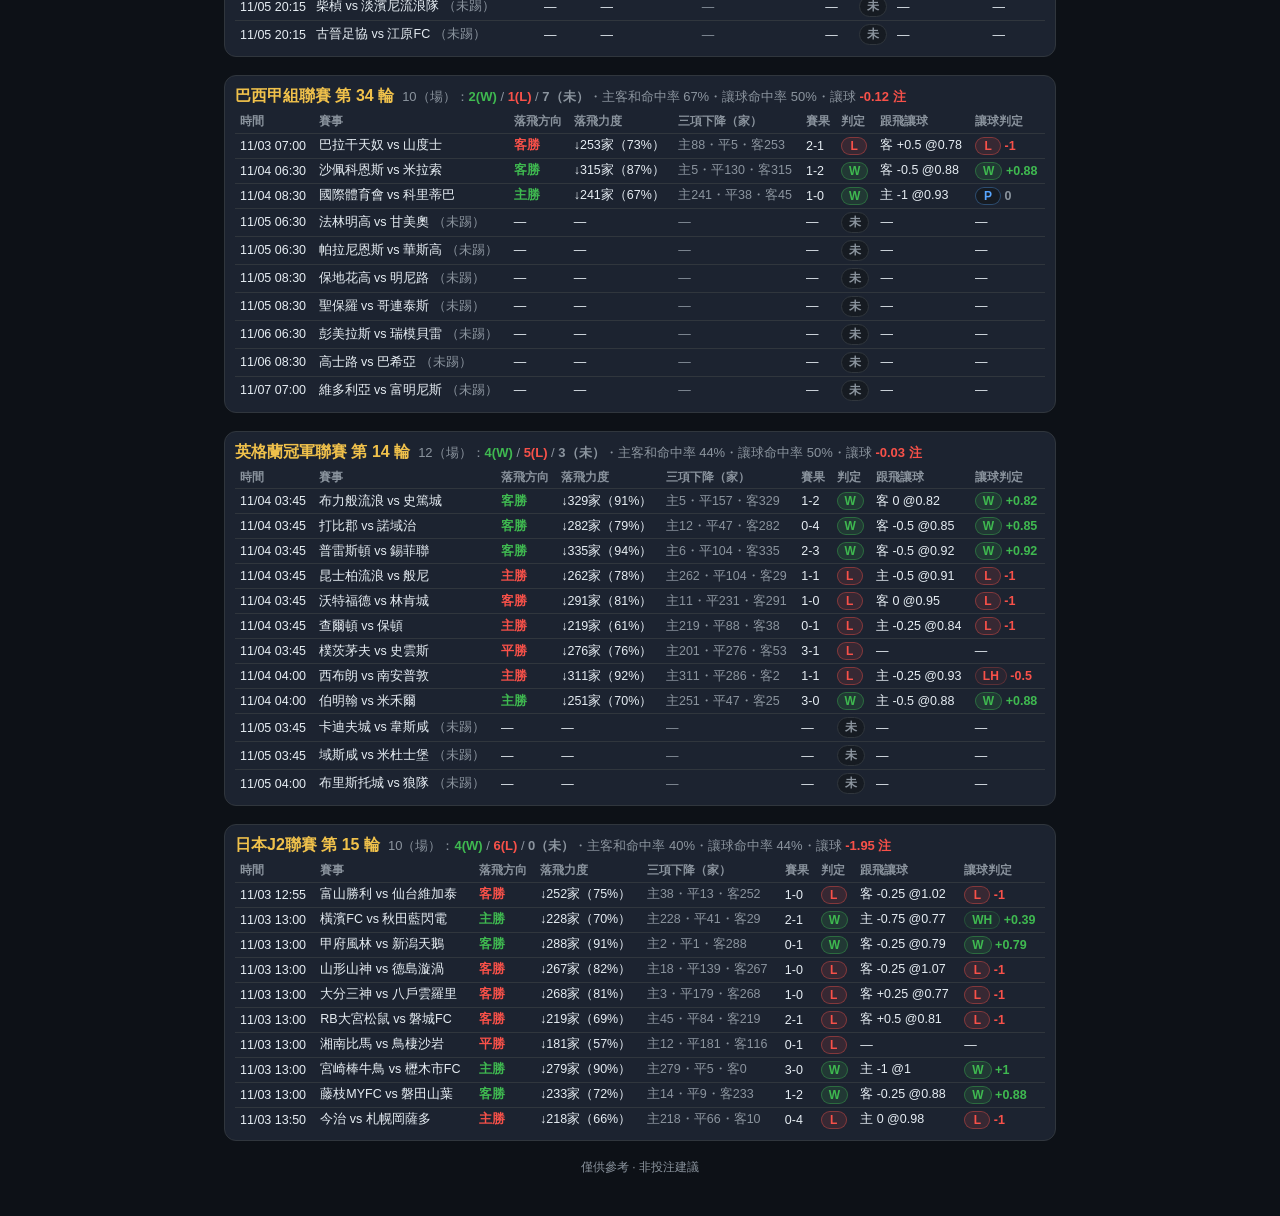
==== commit 0b3173e9: "落飛庫正名：墨西哥甲組聯賽→墨西哥超級聯賽（內容實為Liga MX；v147）" ====
--- a/luofei.html
+++ b/luofei.html
@@ -161,9 +161,9 @@
   t.pnl=Math.round(t.pnl*100)/100;
   return t;
 }
-var LEAGUE_FLAG={'泰國超級聯賽':'🇹🇭','西班牙甲組聯賽':'🇪🇸','英格蘭超級聯賽':'🇬🇧','英格蘭冠軍聯賽':'🇬🇧','法國甲組聯賽':'🇫🇷','德國甲組聯賽':'🇩🇪','德國乙組聯賽':'🇩🇪','巴西甲組聯賽':'🇧🇷','日本J1聯賽':'🇯🇵','日本J2聯賽':'🇯🇵','墨西哥甲組聯賽':'🇲🇽','美國職業足球聯賽':'🇺🇸','意大利甲組聯賽':'🇮🇹','瑞典超級聯賽':'🇸🇪','荷蘭甲組聯賽':'🇳🇱','芬蘭超級聯賽':'🇫🇮','智利甲組聯賽':'🇨🇱','阿根廷甲組聯賽':'🇦🇷','韓國K聯賽':'🇰🇷'};
+var LEAGUE_FLAG={'泰國超級聯賽':'🇹🇭','西班牙甲組聯賽':'🇪🇸','英格蘭超級聯賽':'🇬🇧','英格蘭冠軍聯賽':'🇬🇧','法國甲組聯賽':'🇫🇷','德國甲組聯賽':'🇩🇪','德國乙組聯賽':'🇩🇪','巴西甲組聯賽':'🇧🇷','日本J1聯賽':'🇯🇵','日本J2聯賽':'🇯🇵','墨西哥超級聯賽':'🇲🇽','美國職業足球聯賽':'🇺🇸','意大利甲組聯賽':'🇮🇹','瑞典超級聯賽':'🇸🇪','荷蘭甲組聯賽':'🇳🇱','芬蘭超級聯賽':'🇫🇮','智利甲組聯賽':'🇨🇱','阿根廷甲組聯賽':'🇦🇷','韓國K聯賽':'🇰🇷'};
 function flagOf(name){ var f=LEAGUE_FLAG[name]; return f? f+' ' : ''; }
-var LEAGUE_SHORT={'泰國超級聯賽':'泰超','西班牙甲組聯賽':'西甲','英格蘭超級聯賽':'英超','英格蘭冠軍聯賽':'英冠','法國甲組聯賽':'法甲','德國甲組聯賽':'德甲','德國乙組聯賽':'德乙','巴西甲組聯賽':'巴甲','日本J1聯賽':'日職','日本J2聯賽':'J2','墨西哥甲組聯賽':'墨超','美國職業足球聯賽':'美職','意大利甲組聯賽':'意甲','瑞典超級聯賽':'瑞典超','荷蘭甲組聯賽':'荷甲','芬蘭超級聯賽':'芬超','智利甲組聯賽':'智甲','阿根廷甲組聯賽':'阿甲','韓國K聯賽':'韓職'};
+var LEAGUE_SHORT={'泰國超級聯賽':'泰超','西班牙甲組聯賽':'西甲','英格蘭超級聯賽':'英超','英格蘭冠軍聯賽':'英冠','法國甲組聯賽':'法甲','德國甲組聯賽':'德甲','德國乙組聯賽':'德乙','巴西甲組聯賽':'巴甲','日本J1聯賽':'日職','日本J2聯賽':'J2','墨西哥超級聯賽':'墨超','美國職業足球聯賽':'美職','意大利甲組聯賽':'意甲','瑞典超級聯賽':'瑞典超','荷蘭甲組聯賽':'荷甲','芬蘭超級聯賽':'芬超','智利甲組聯賽':'智甲','阿根廷甲組聯賽':'阿甲','韓國K聯賽':'韓職'};
 function ahRate(t){ var d=t.W+t.WH+t.LH+t.L; return d>0 ? Math.round((t.W+t.WH)/d*100)+'%' : '—'; }
 function fmtPnl(v){ return (v>0? '+':'')+ (Math.round(v*100)/100); }
 function pnlCls(v){ return v>0? 'w' : (v<0? 'l':'u'); }
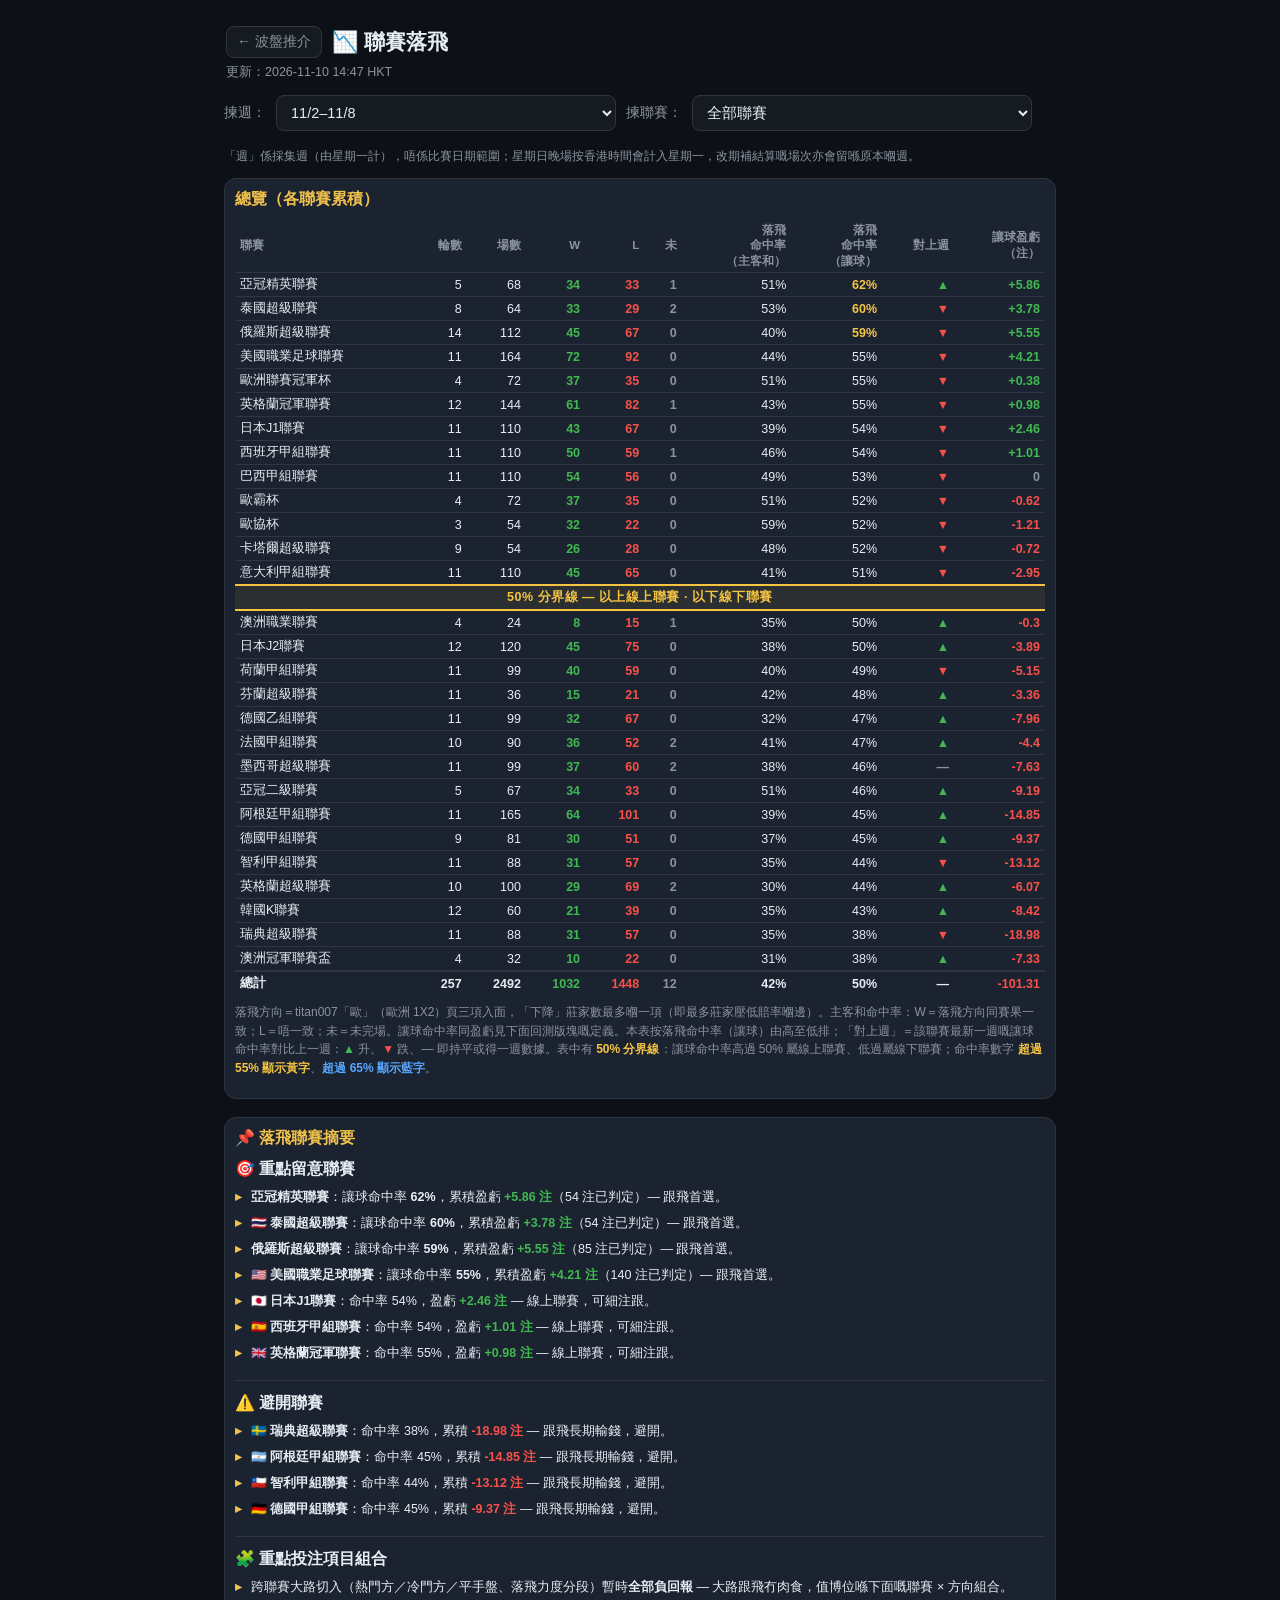
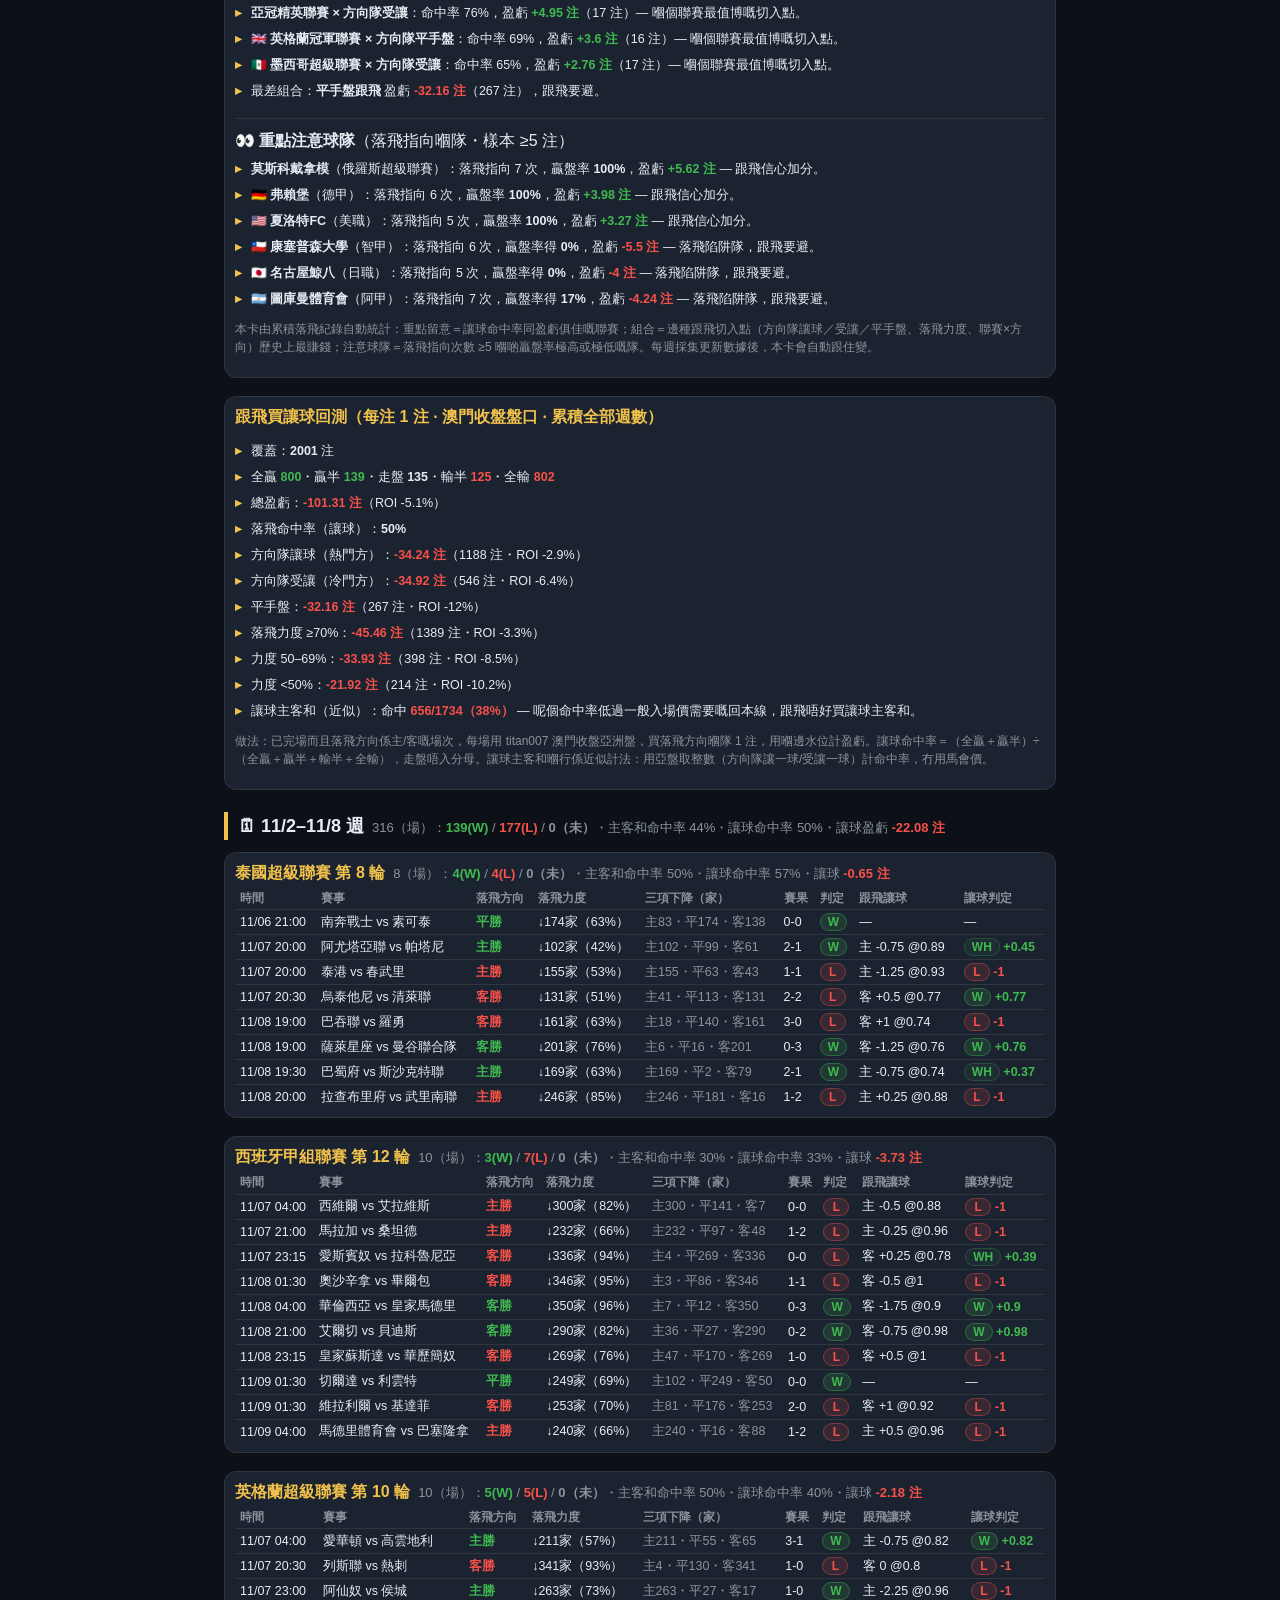
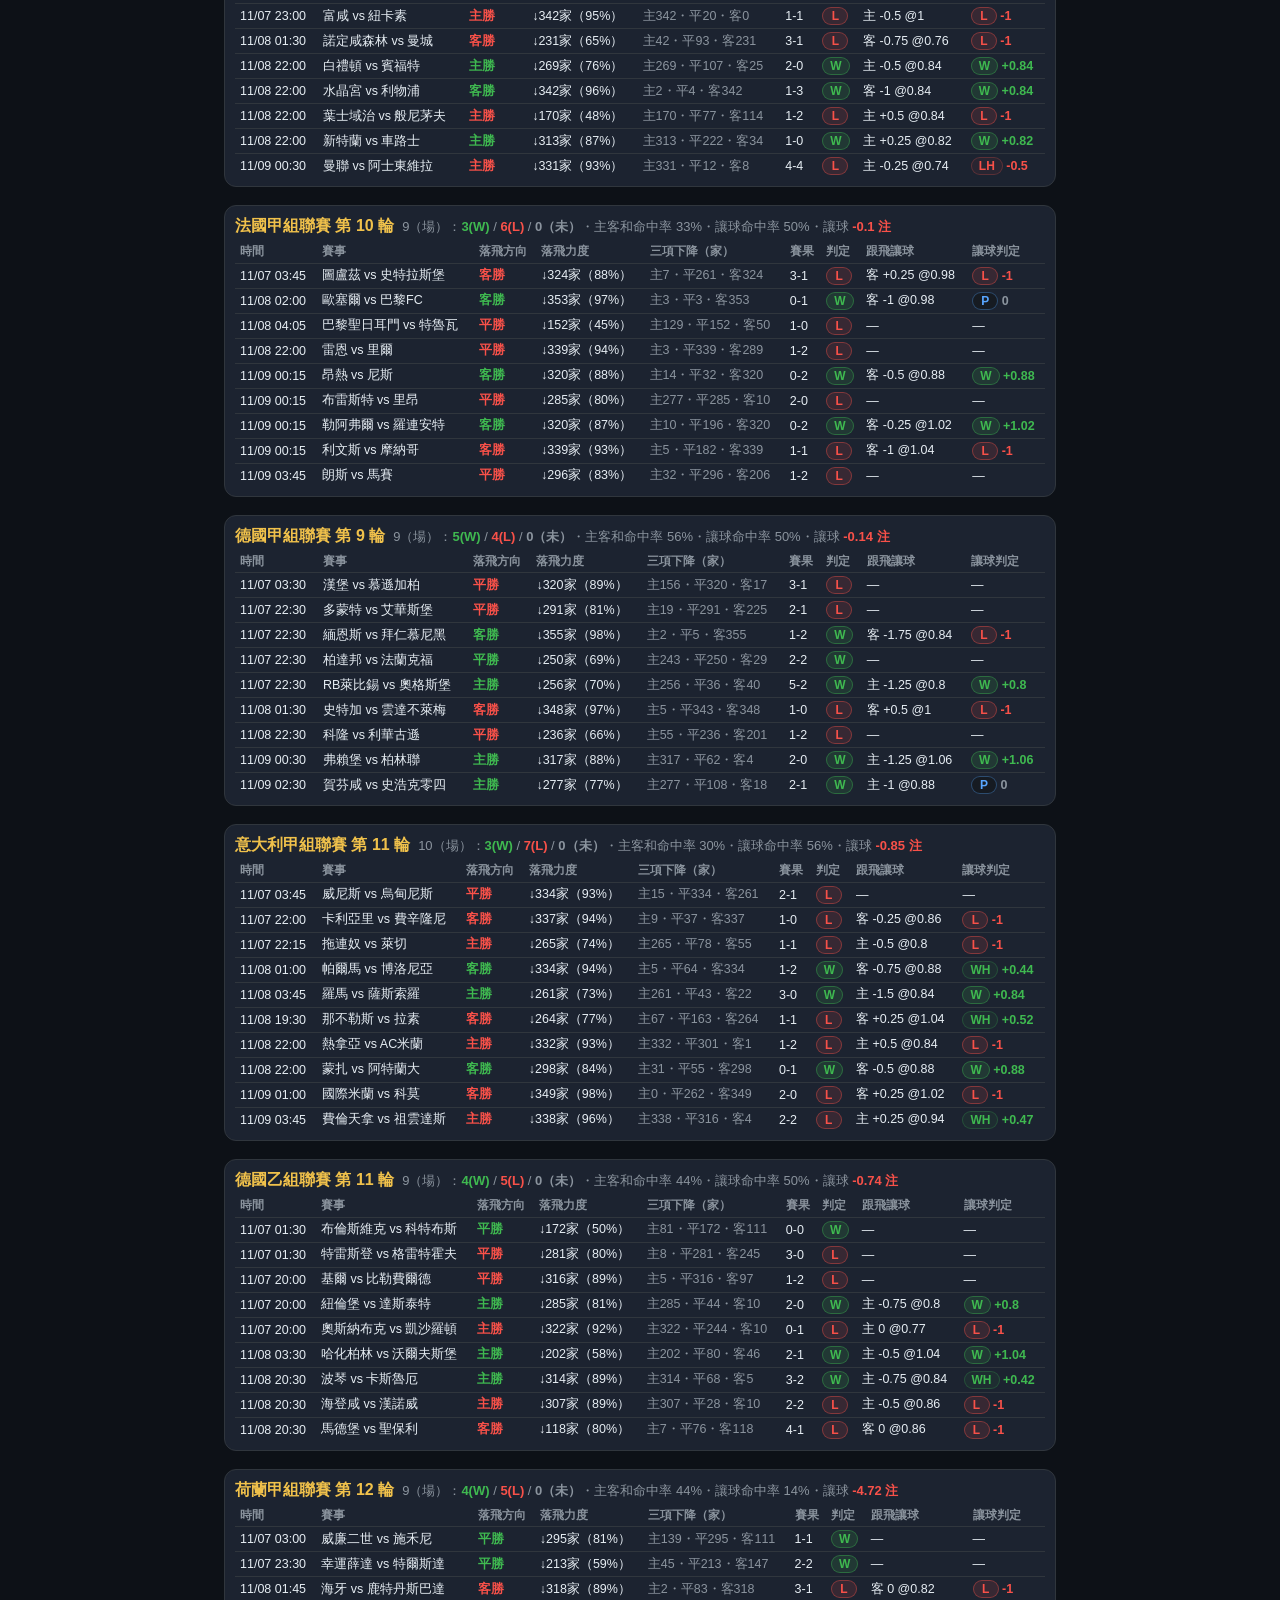
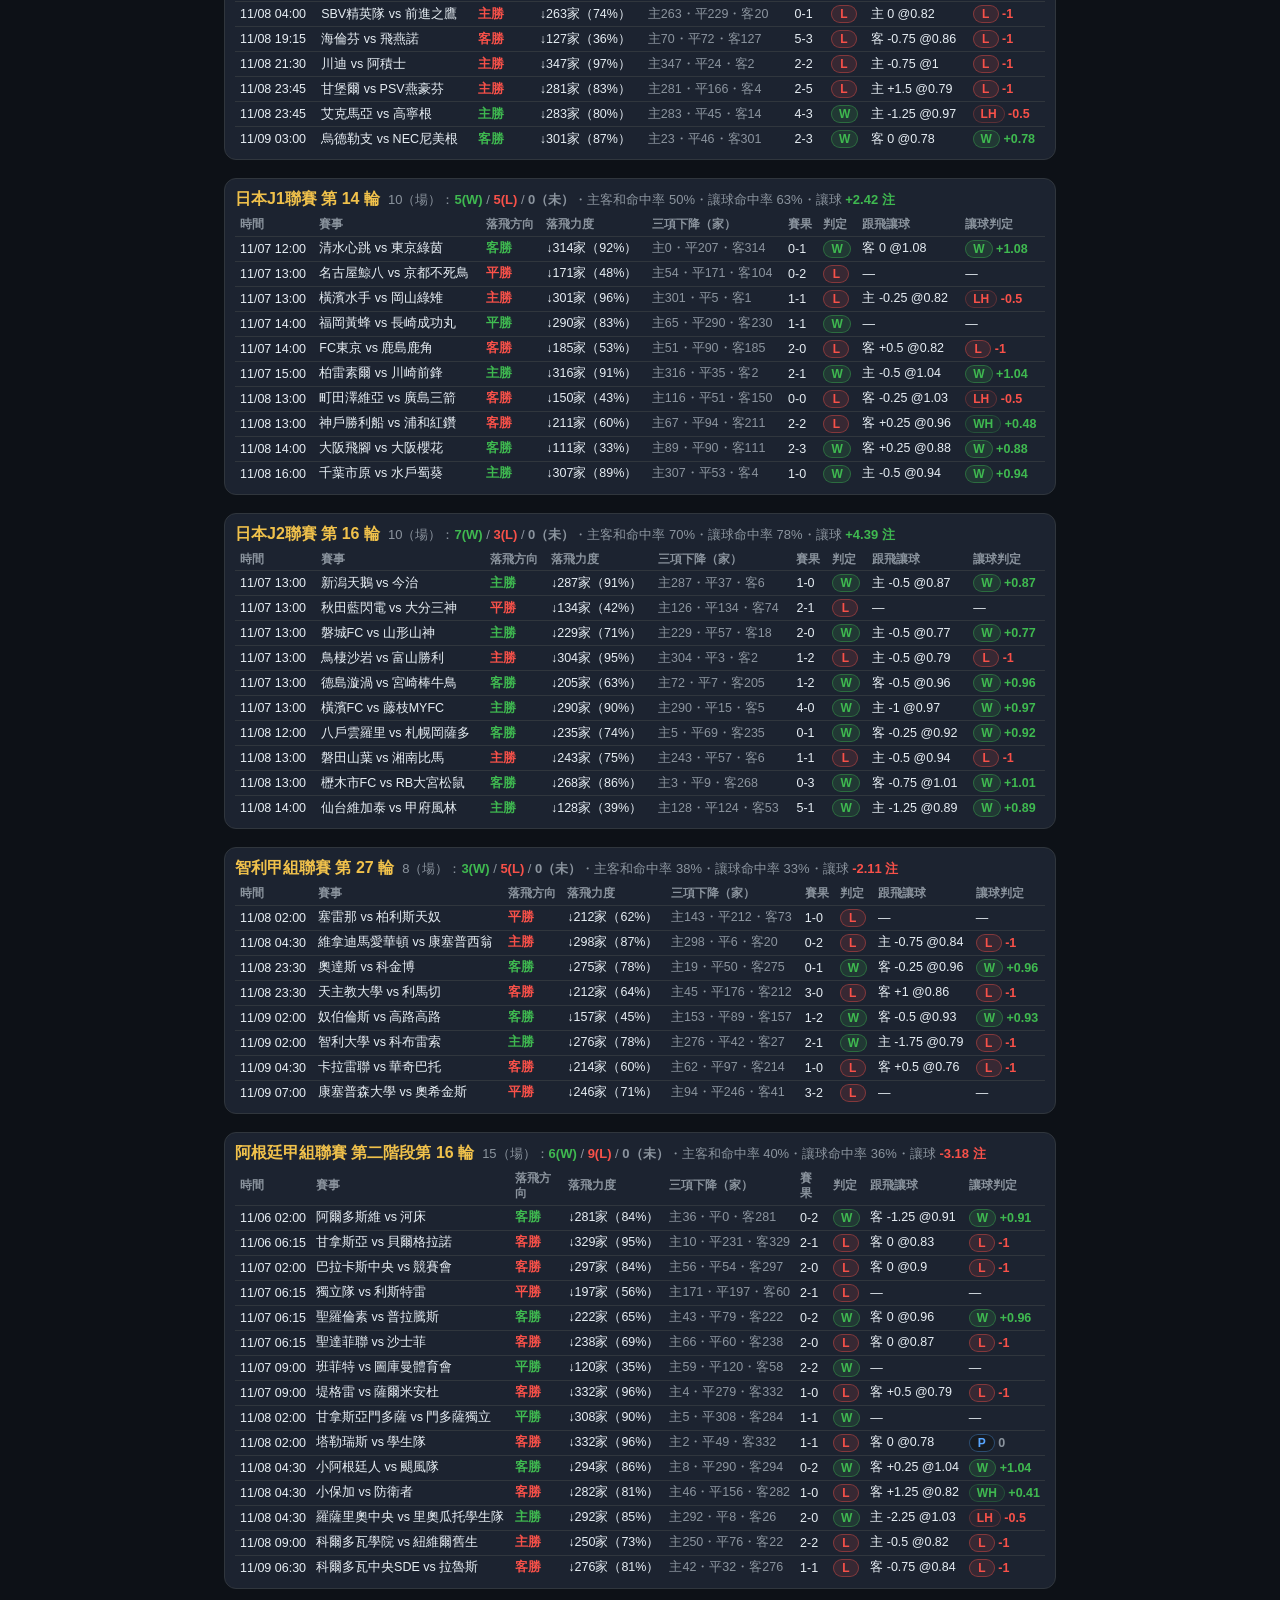
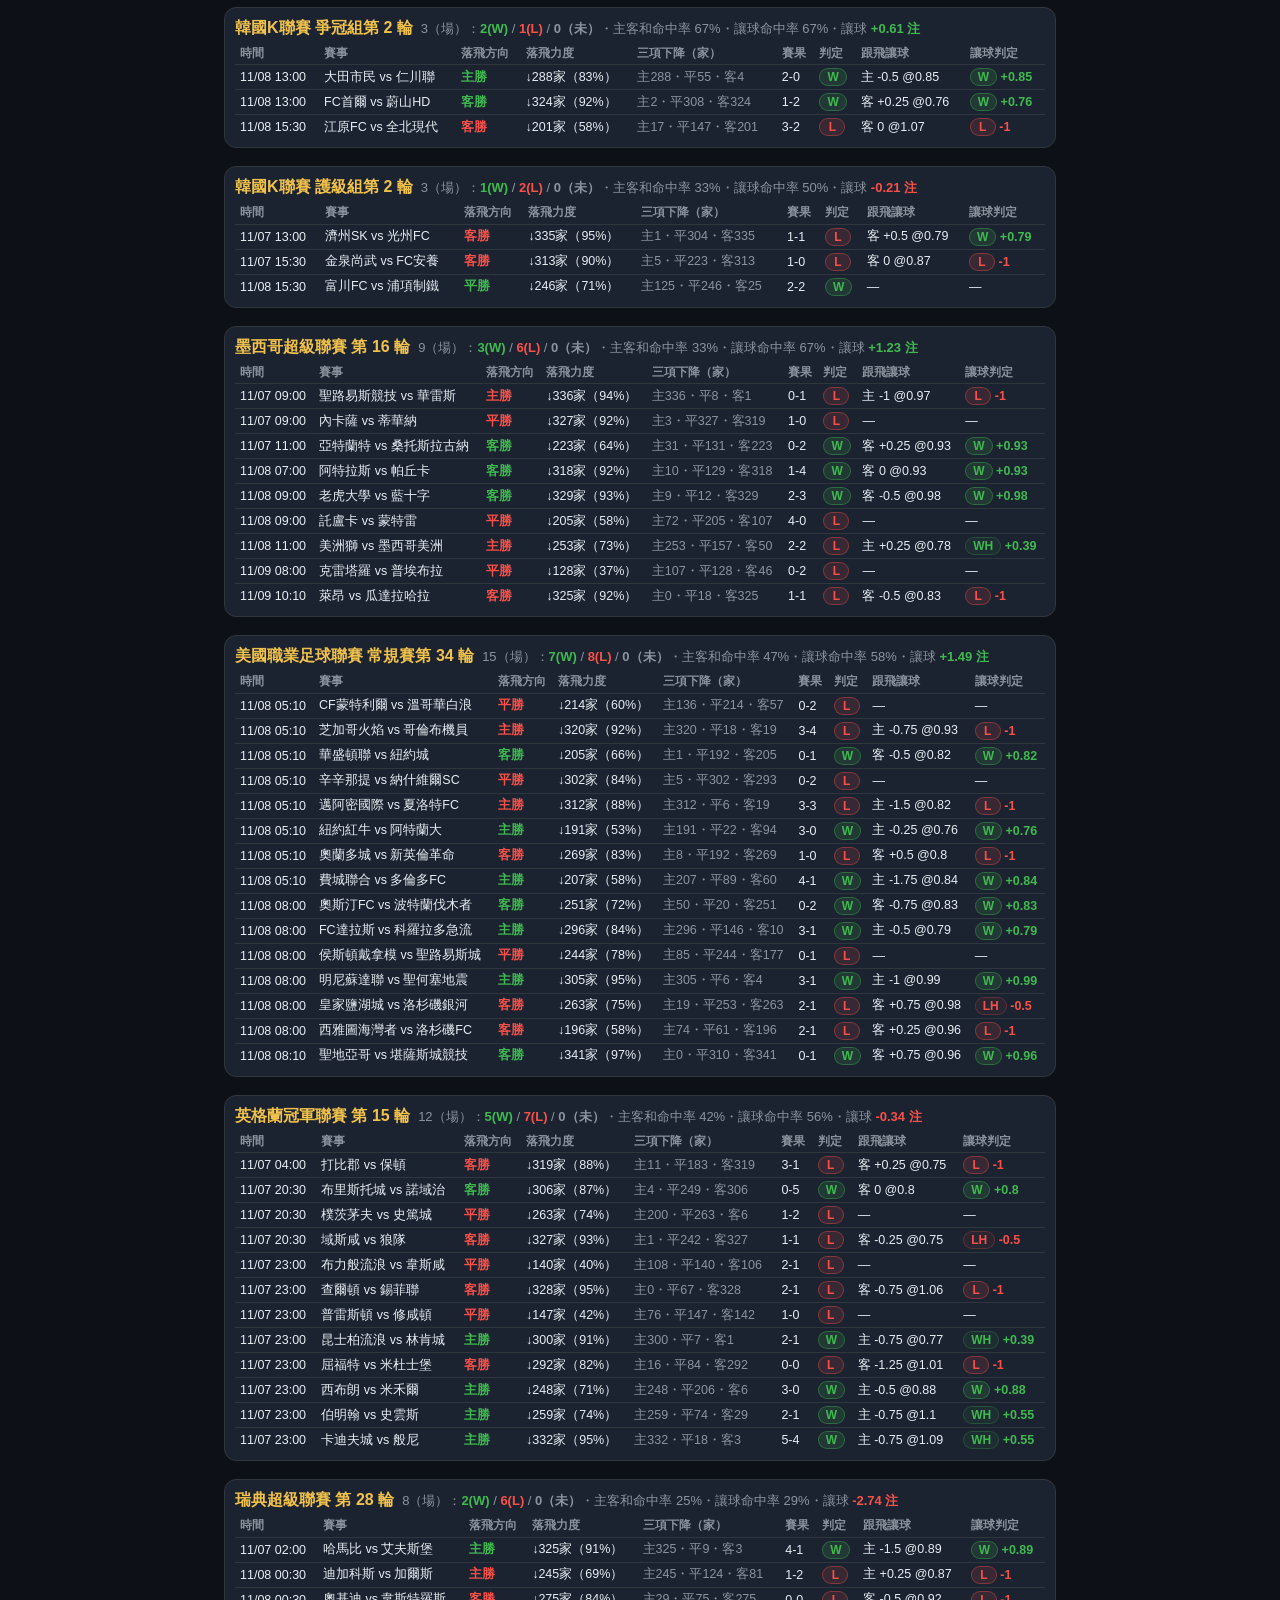
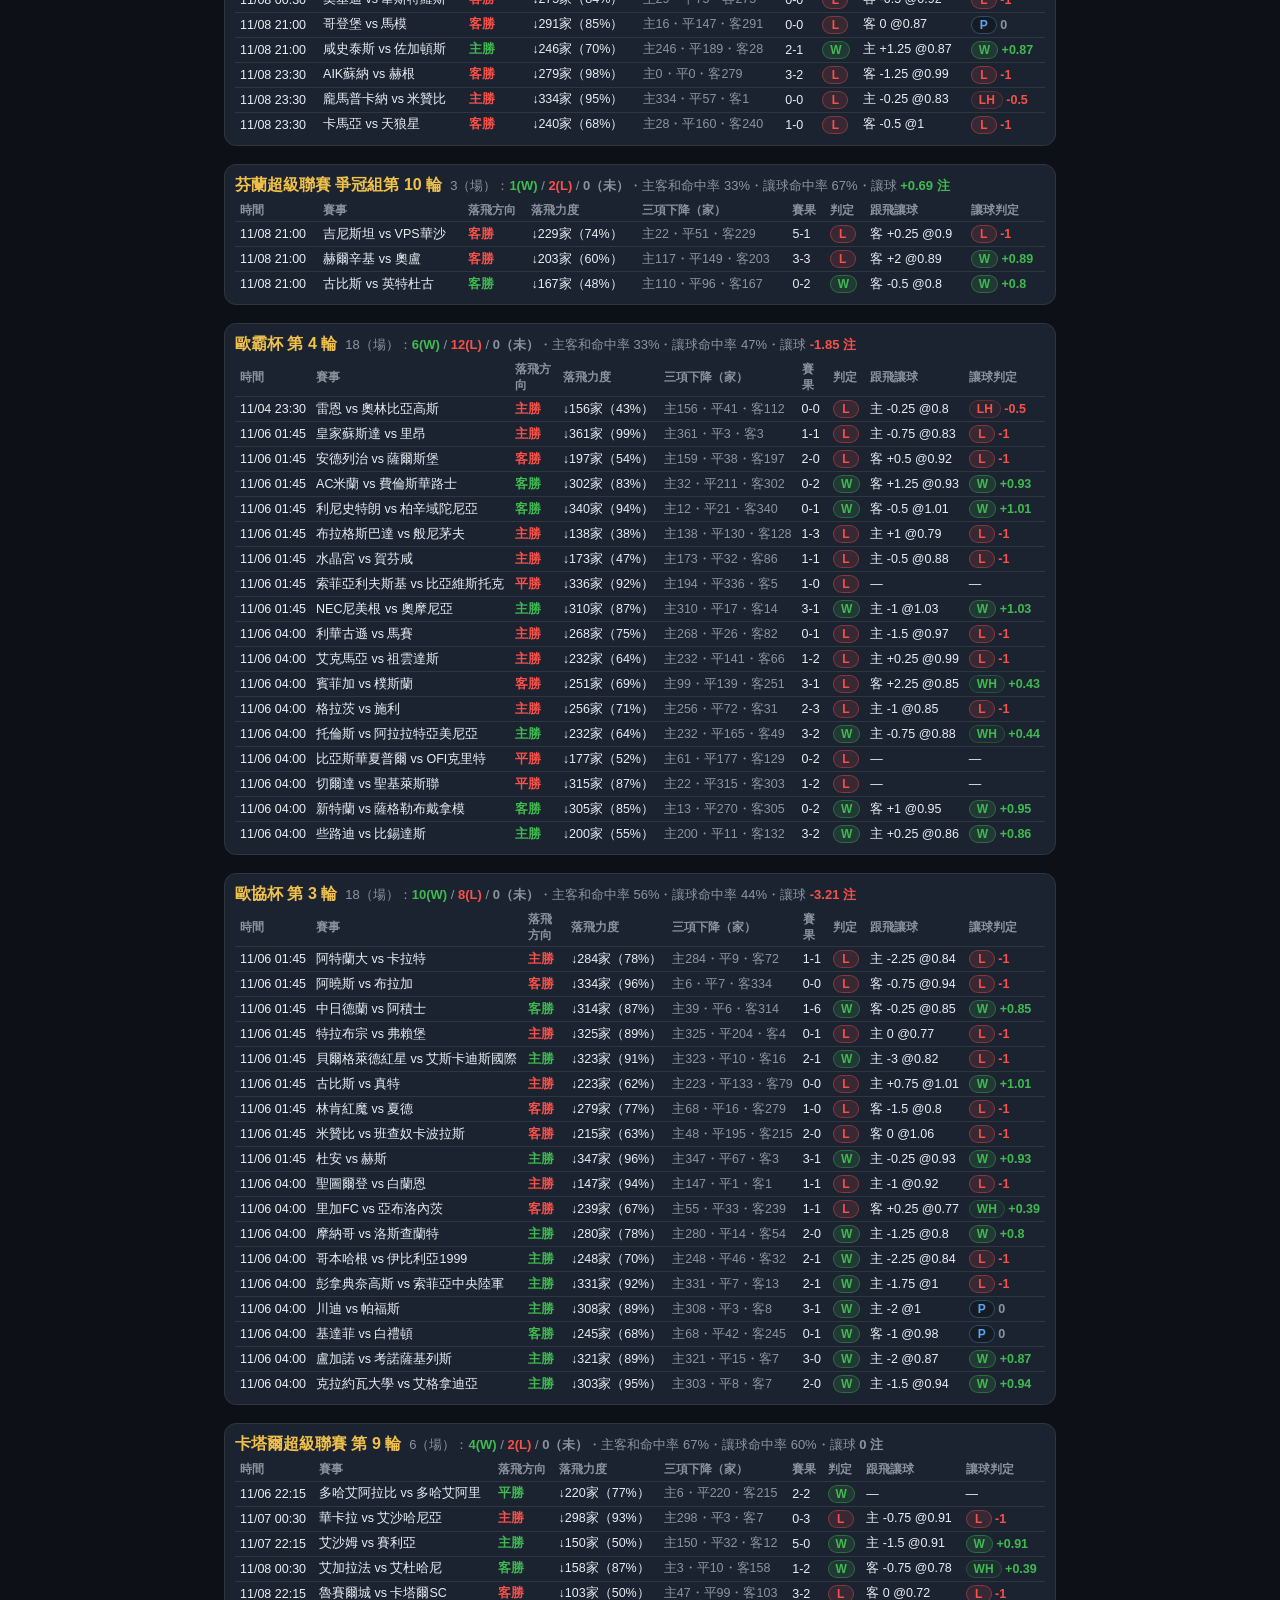
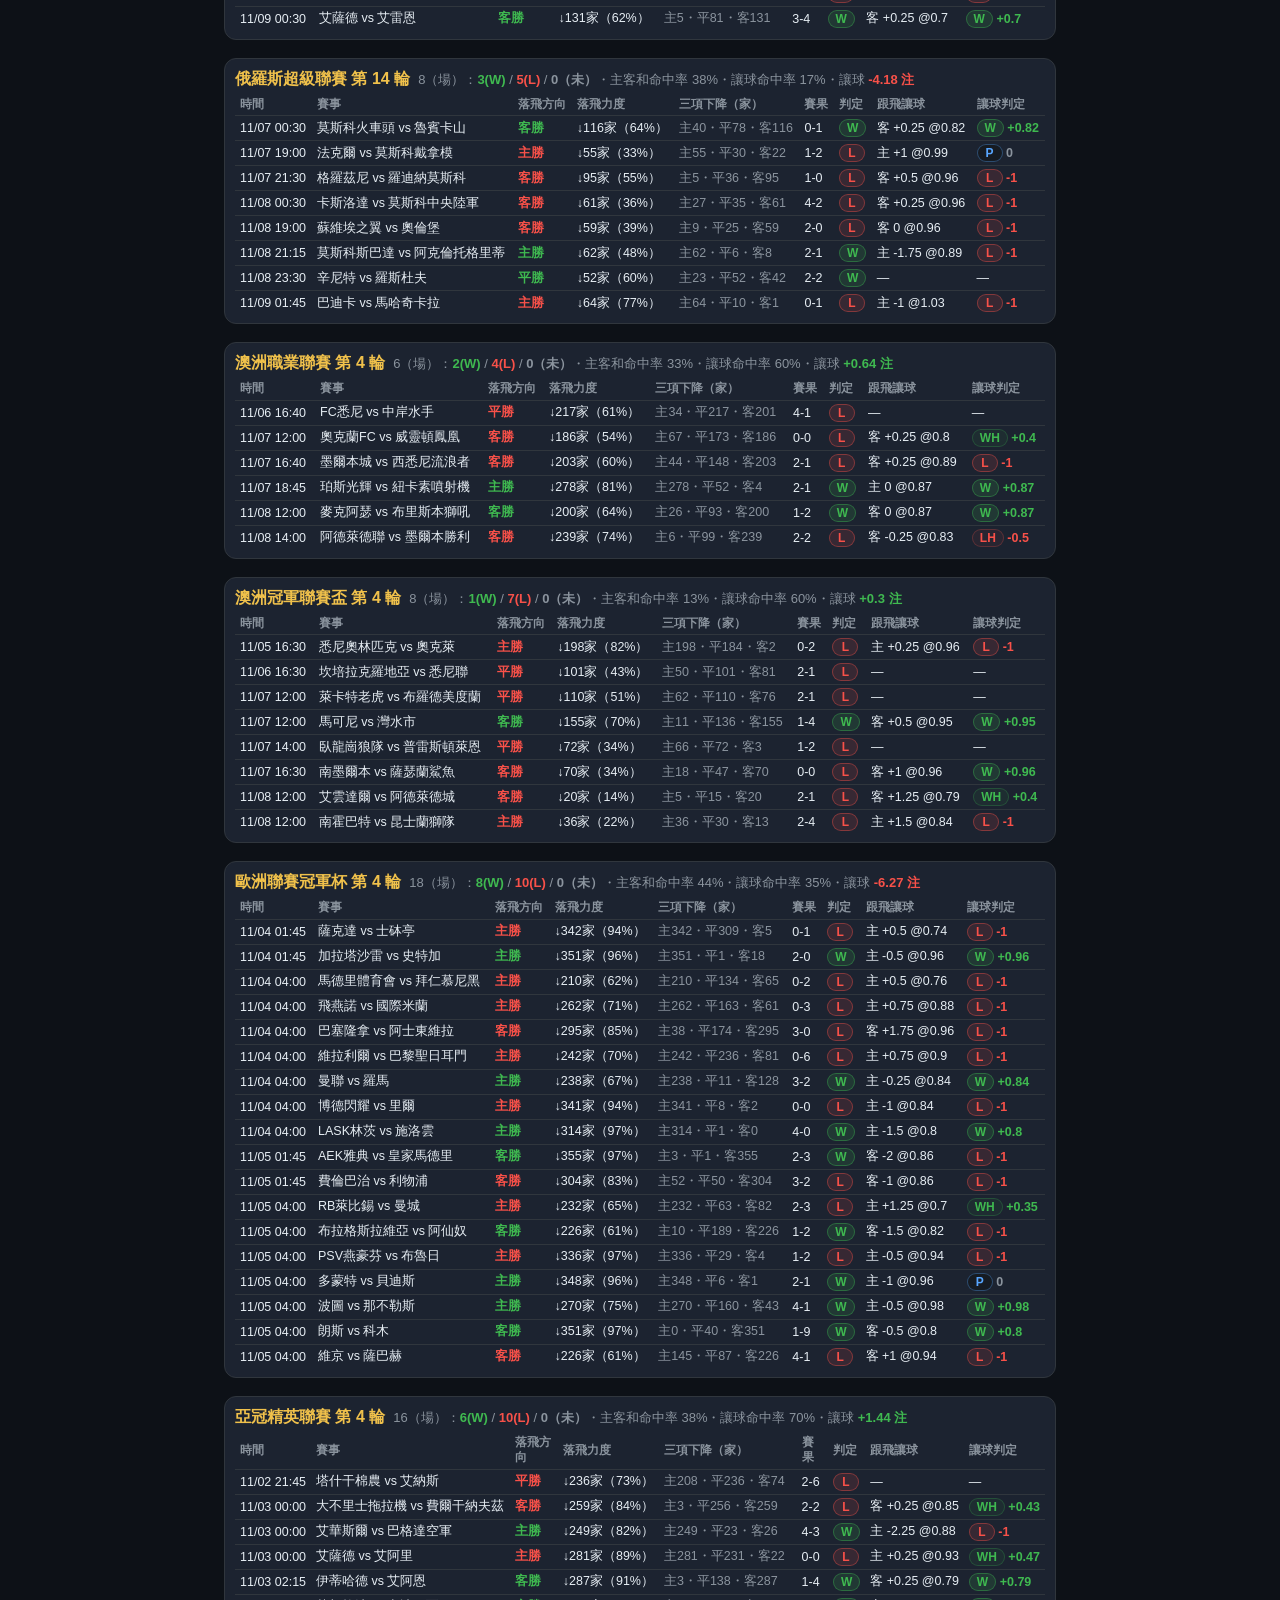
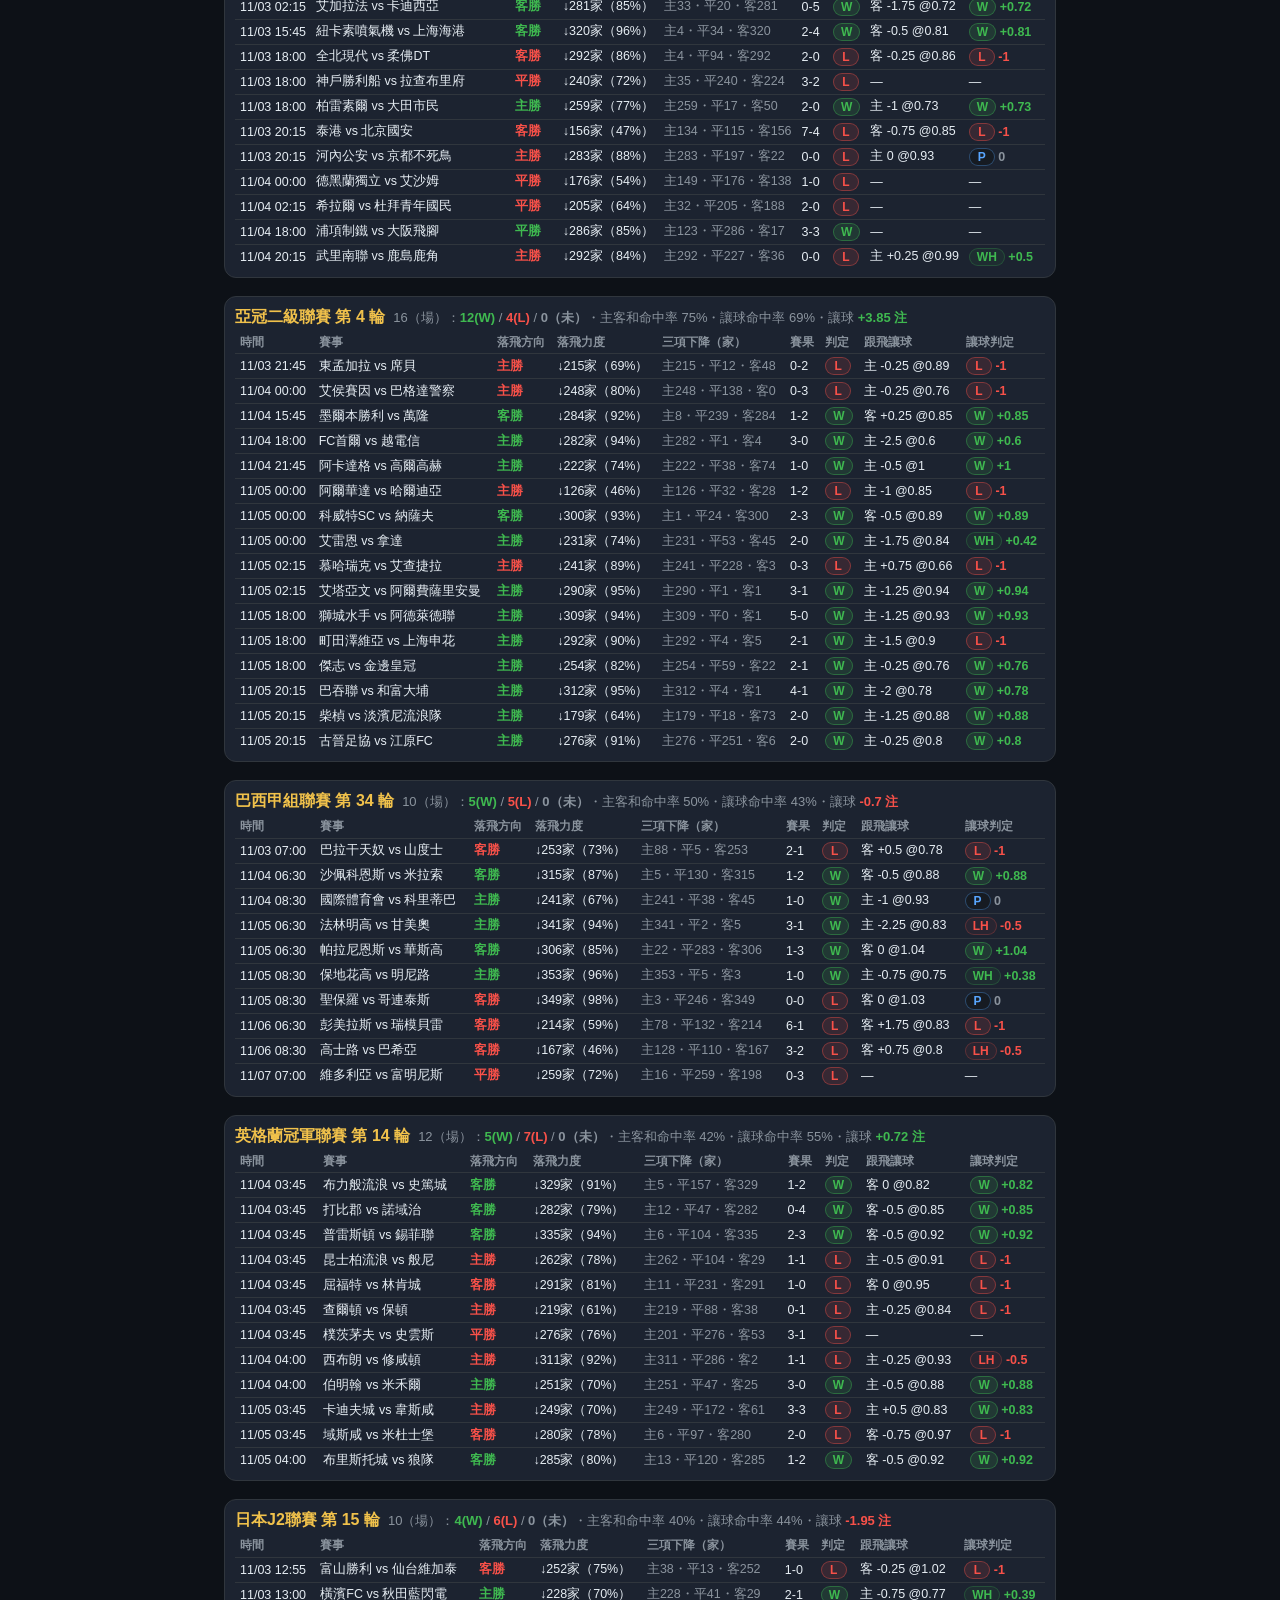
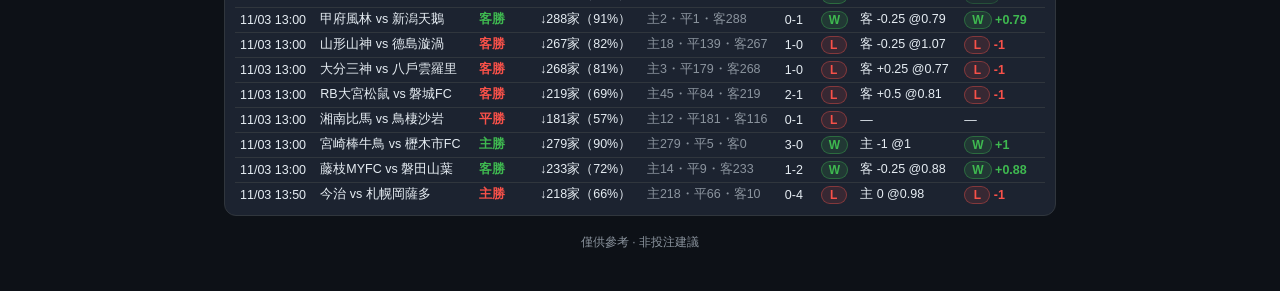
==== commit ed8fd9be: "luofei: 加週標籤說明（採集週定義）" ====
--- a/luofei.html
+++ b/luofei.html
@@ -90,6 +90,7 @@
     <label for="league-select">揀聯賽：</label>
     <select id="league-select"><option value="all">全部聯賽</option></select>
   </div>
+  <p class="note">「週」係採集週（由星期一計），唔係比賽日期範圍；星期日晚場按香港時間會計入星期一，改期補結算嘅場次亦會留喺原本嗰週。</p>
 
   <div class="panel" id="cmt-panel" style="display:none">
     <h2 id="cmt-title">短評</h2>
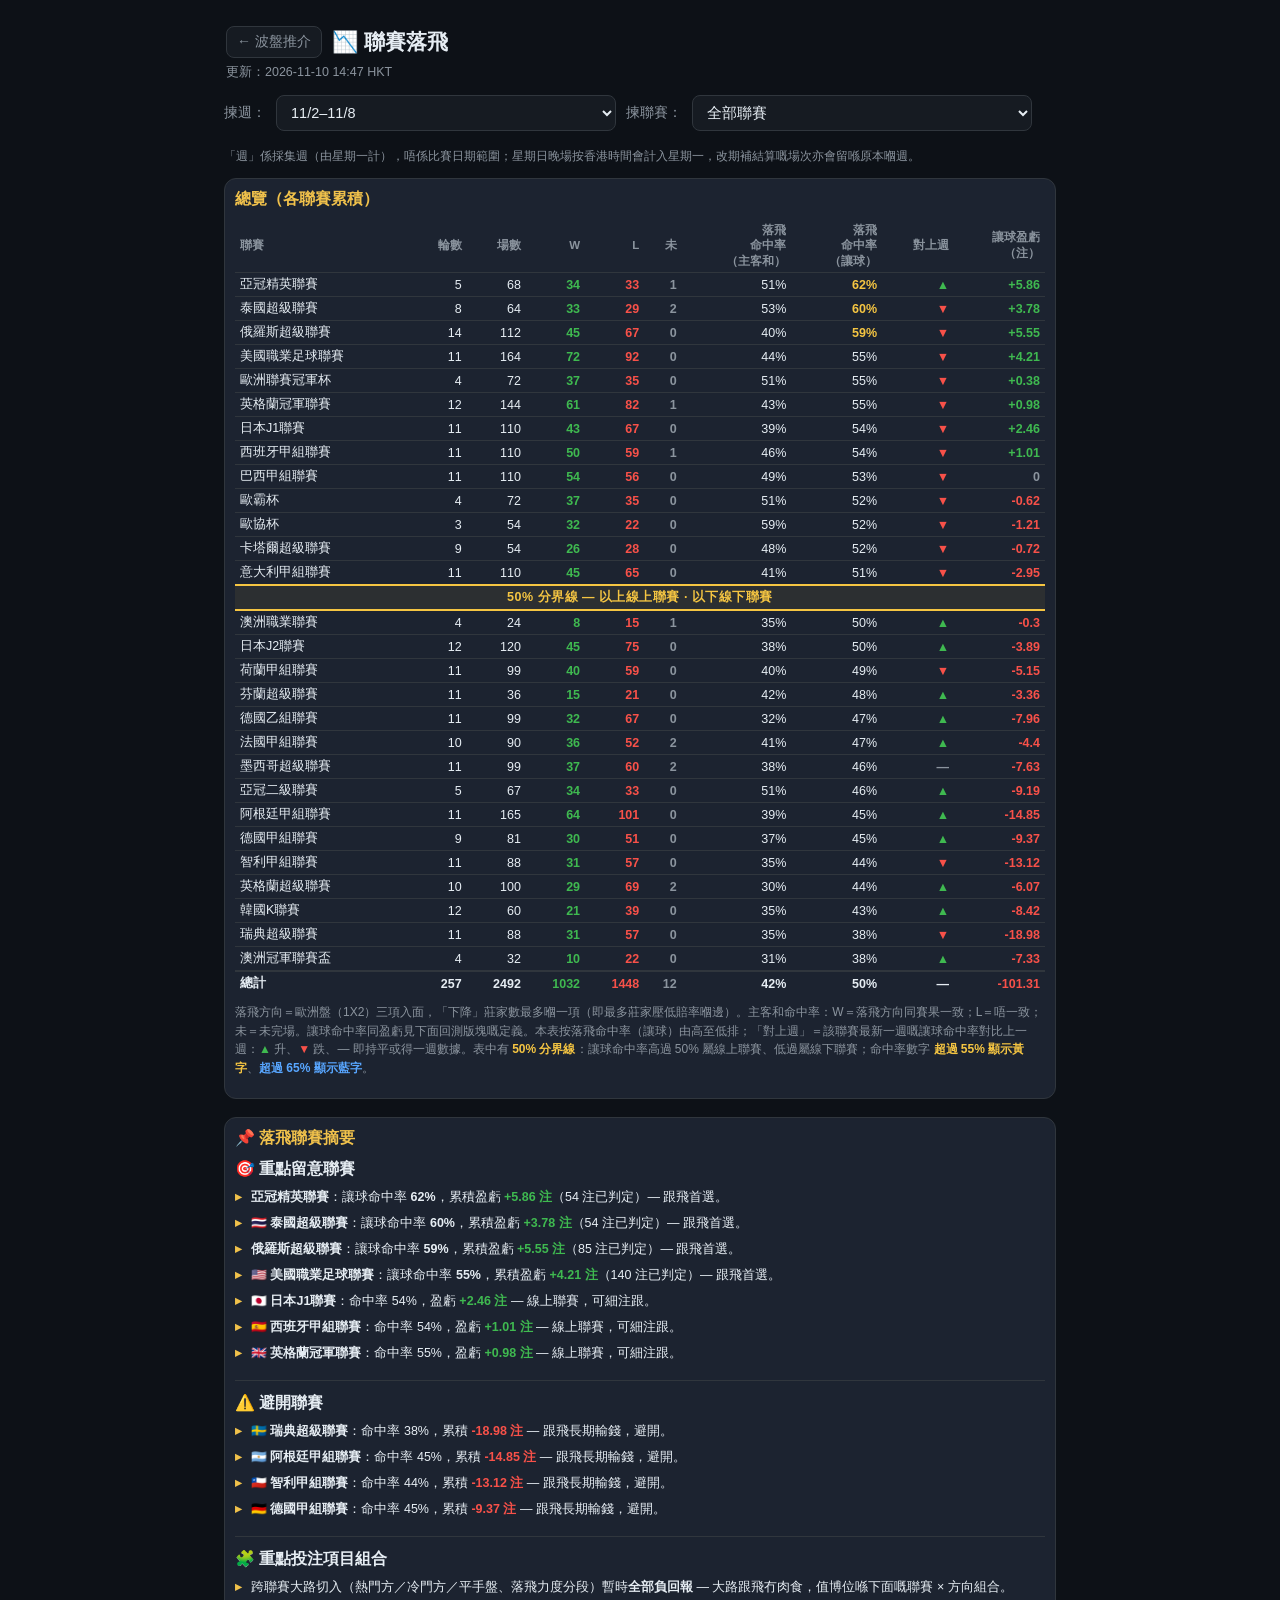
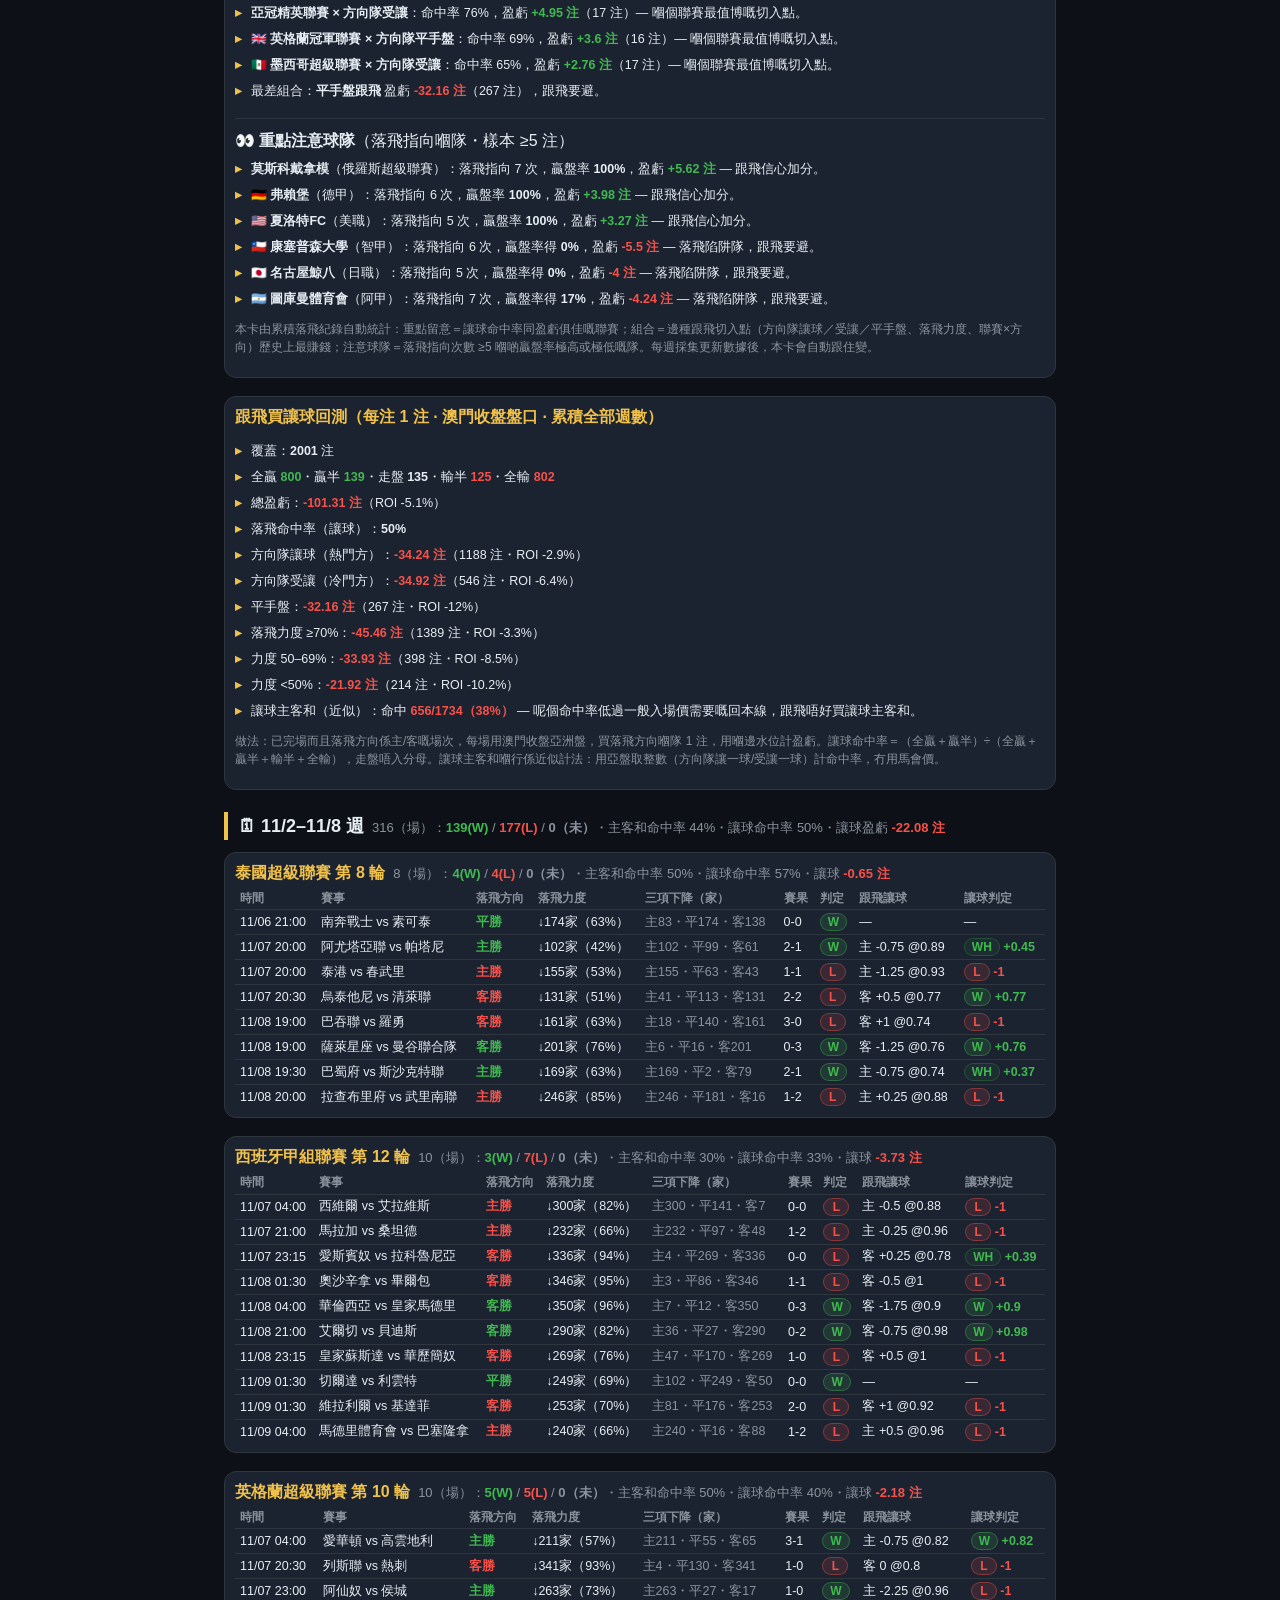
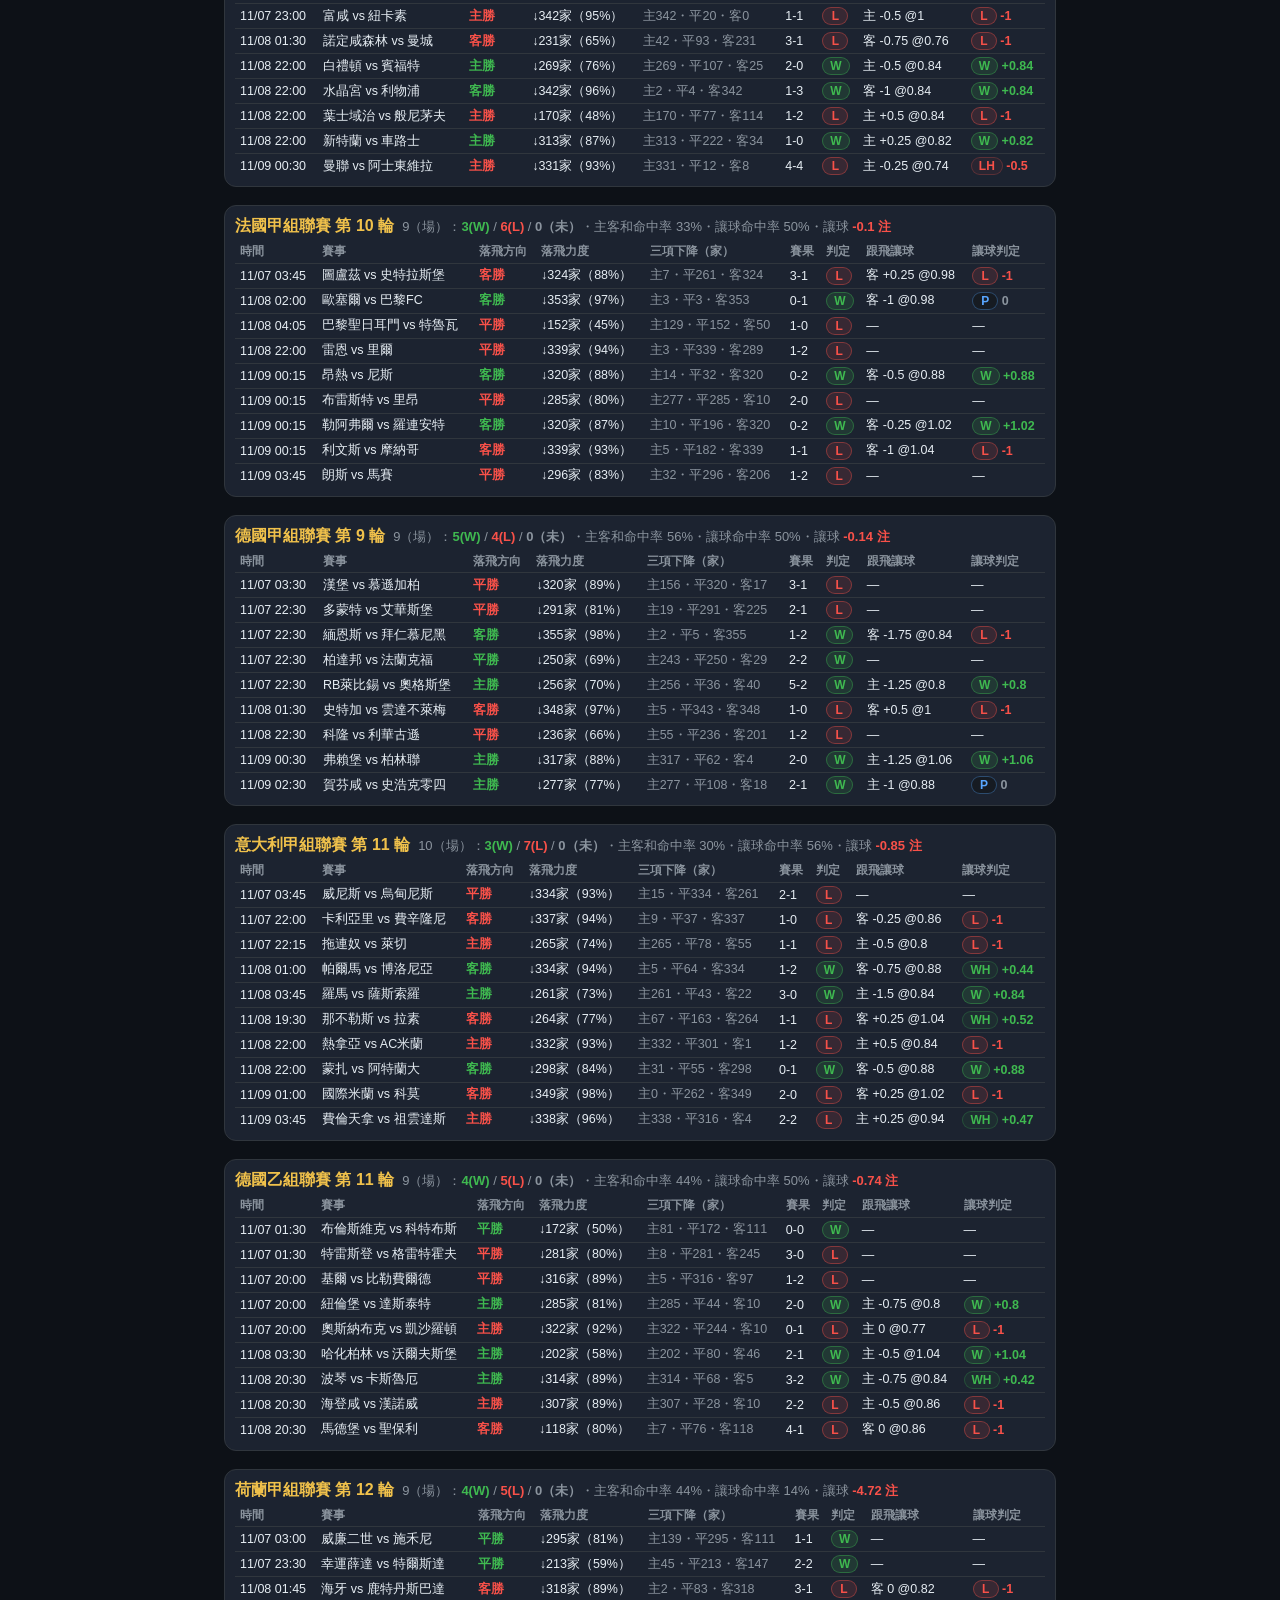
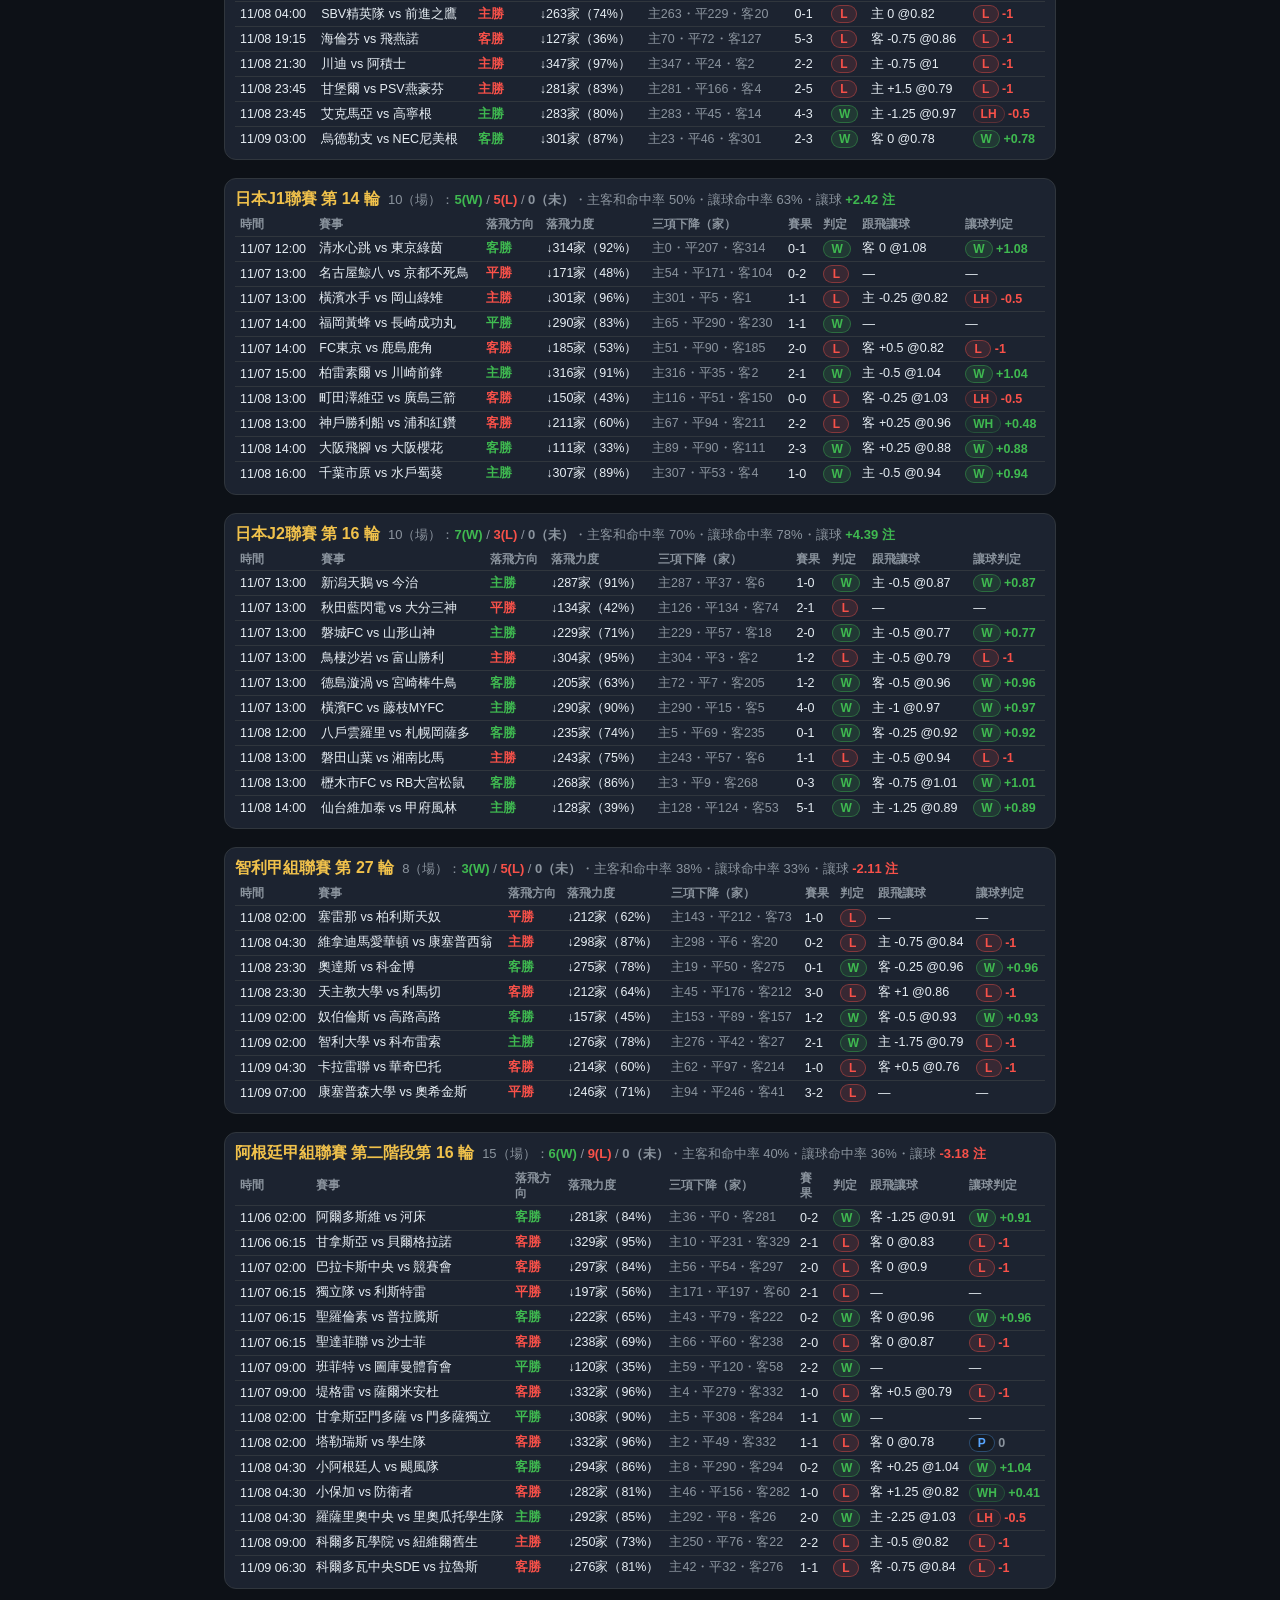
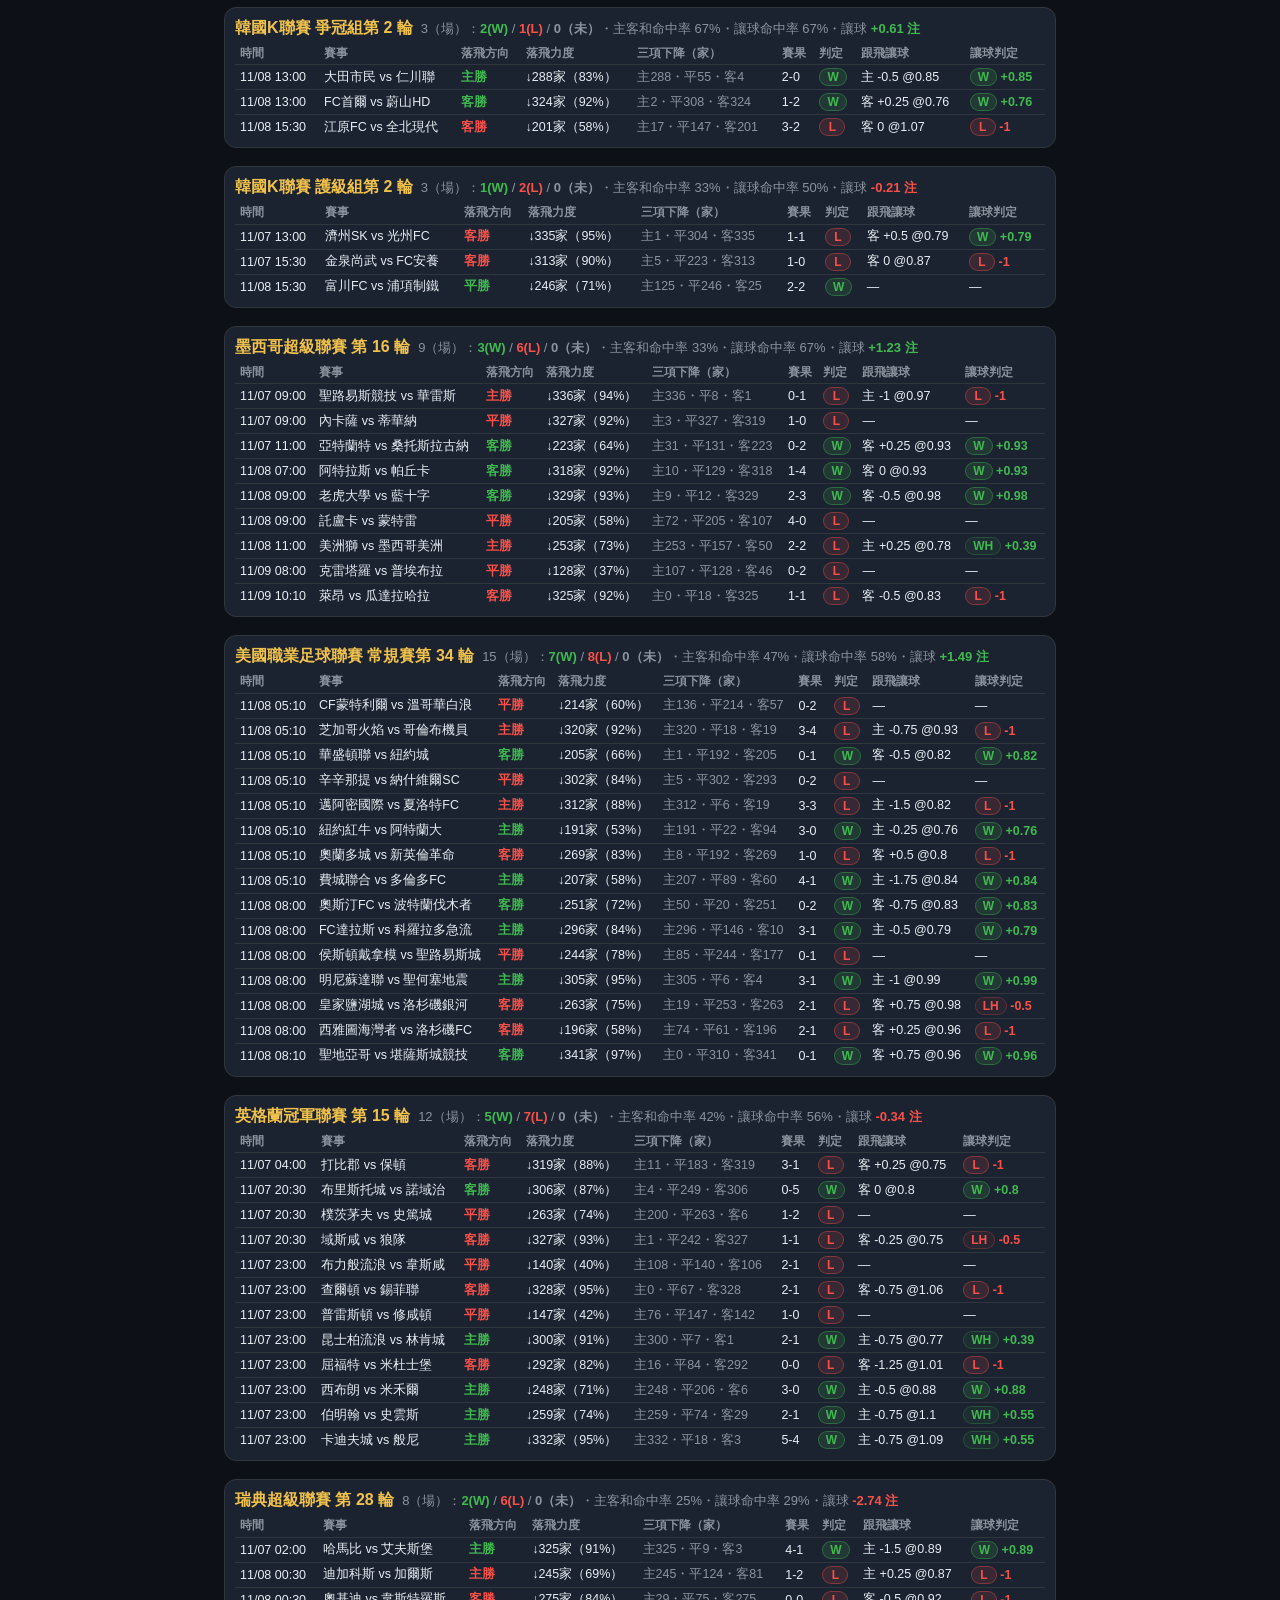
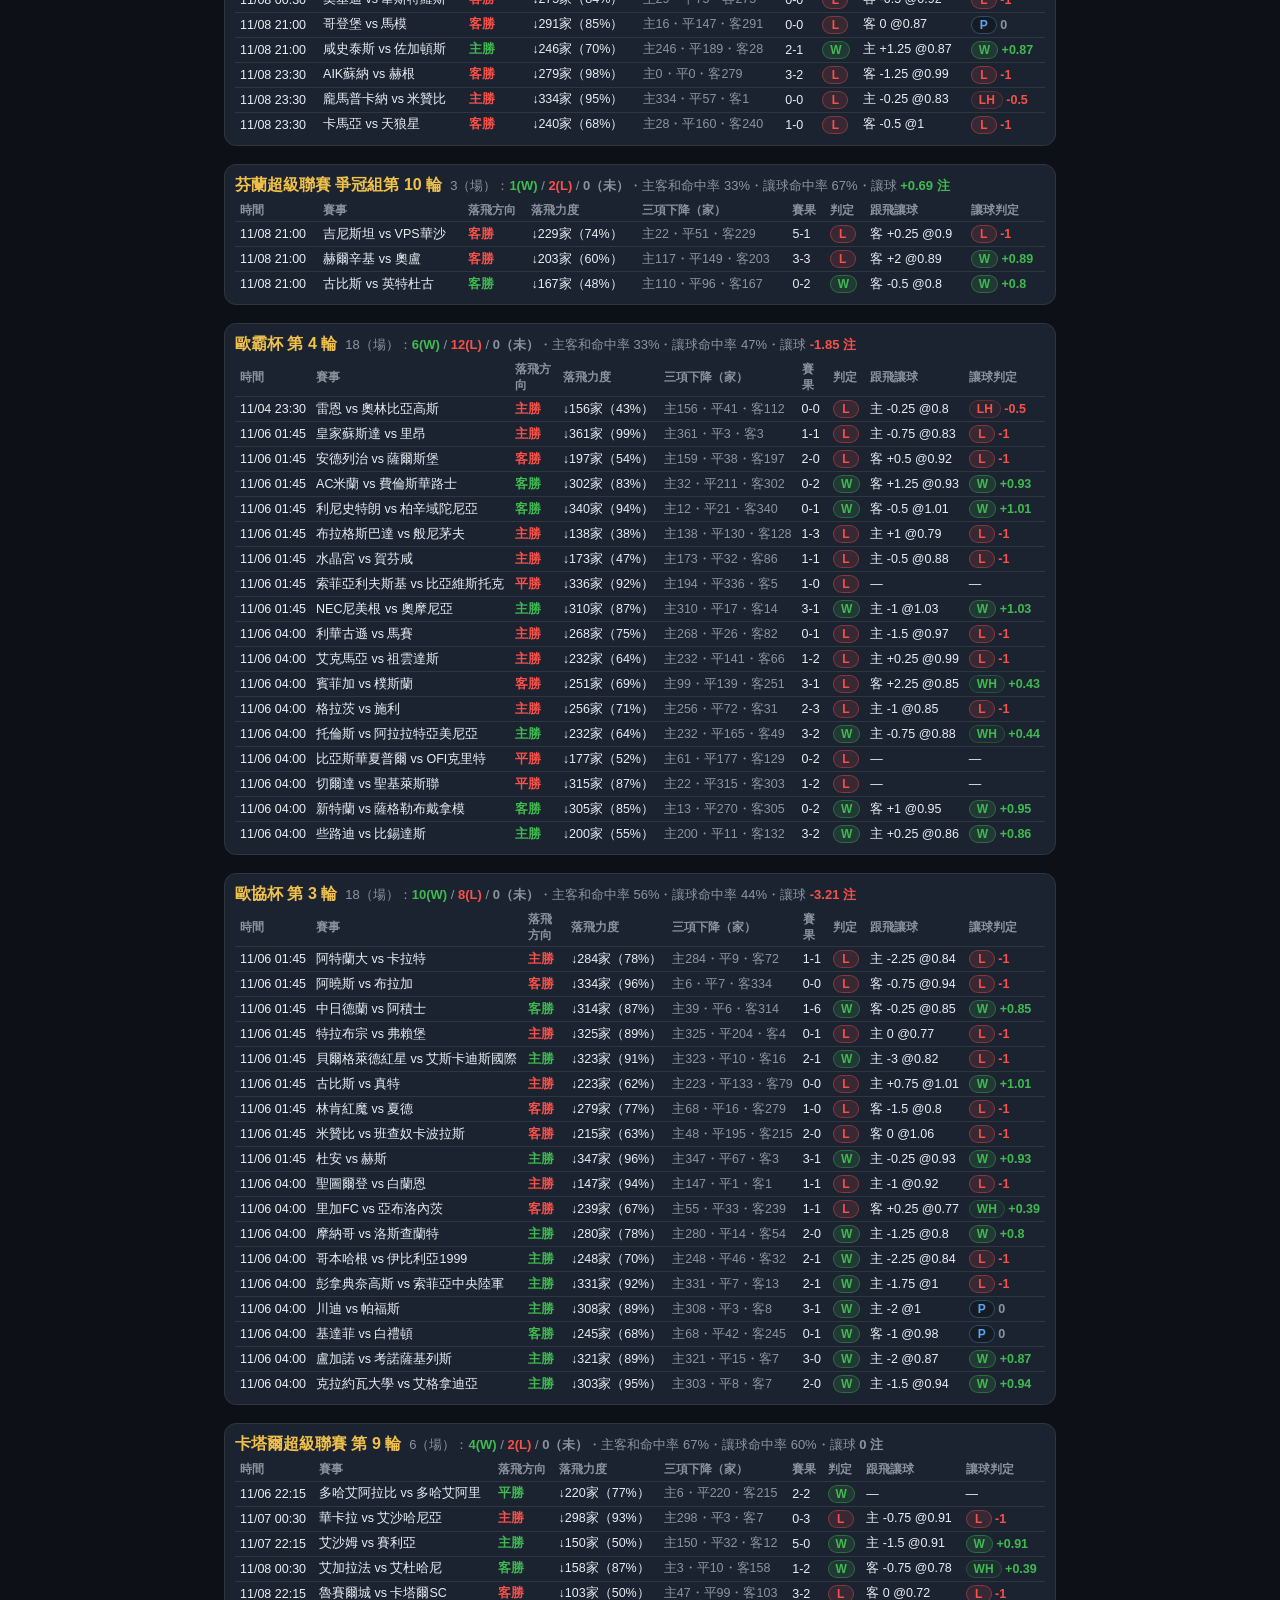
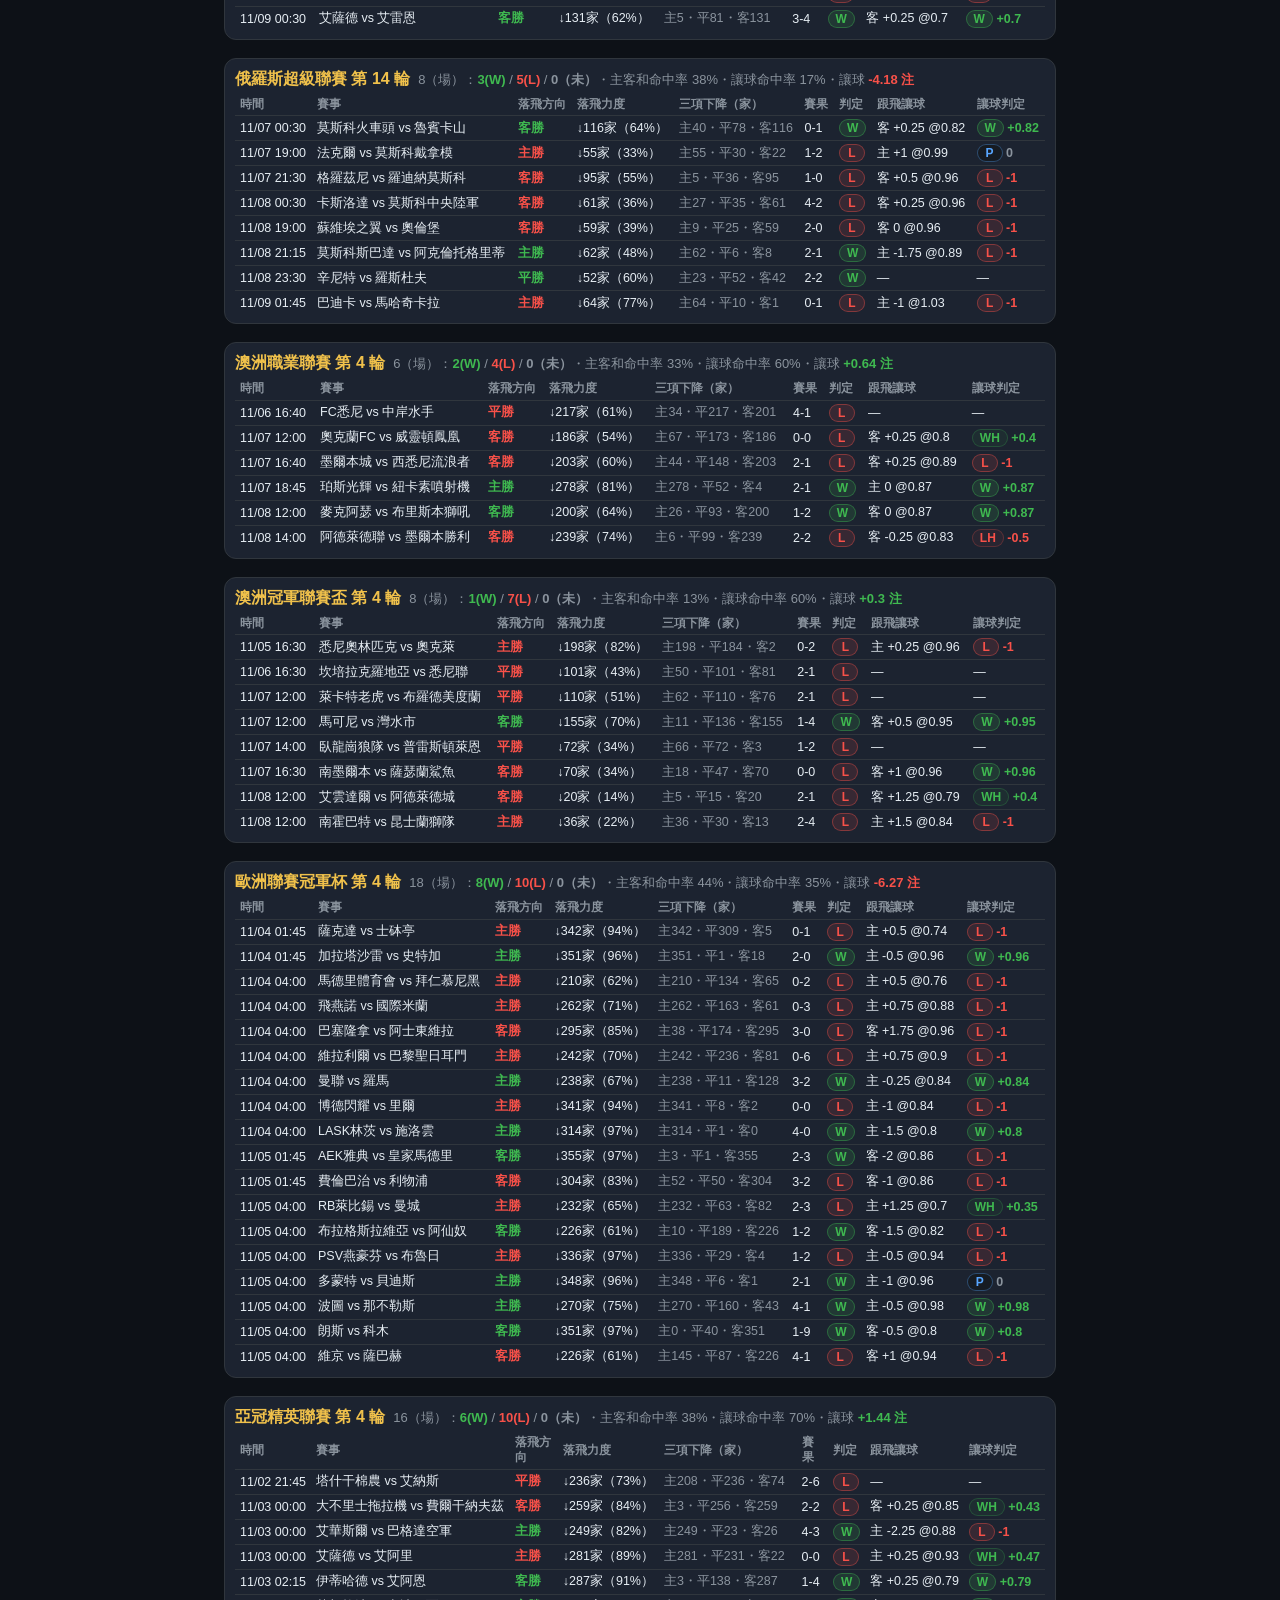
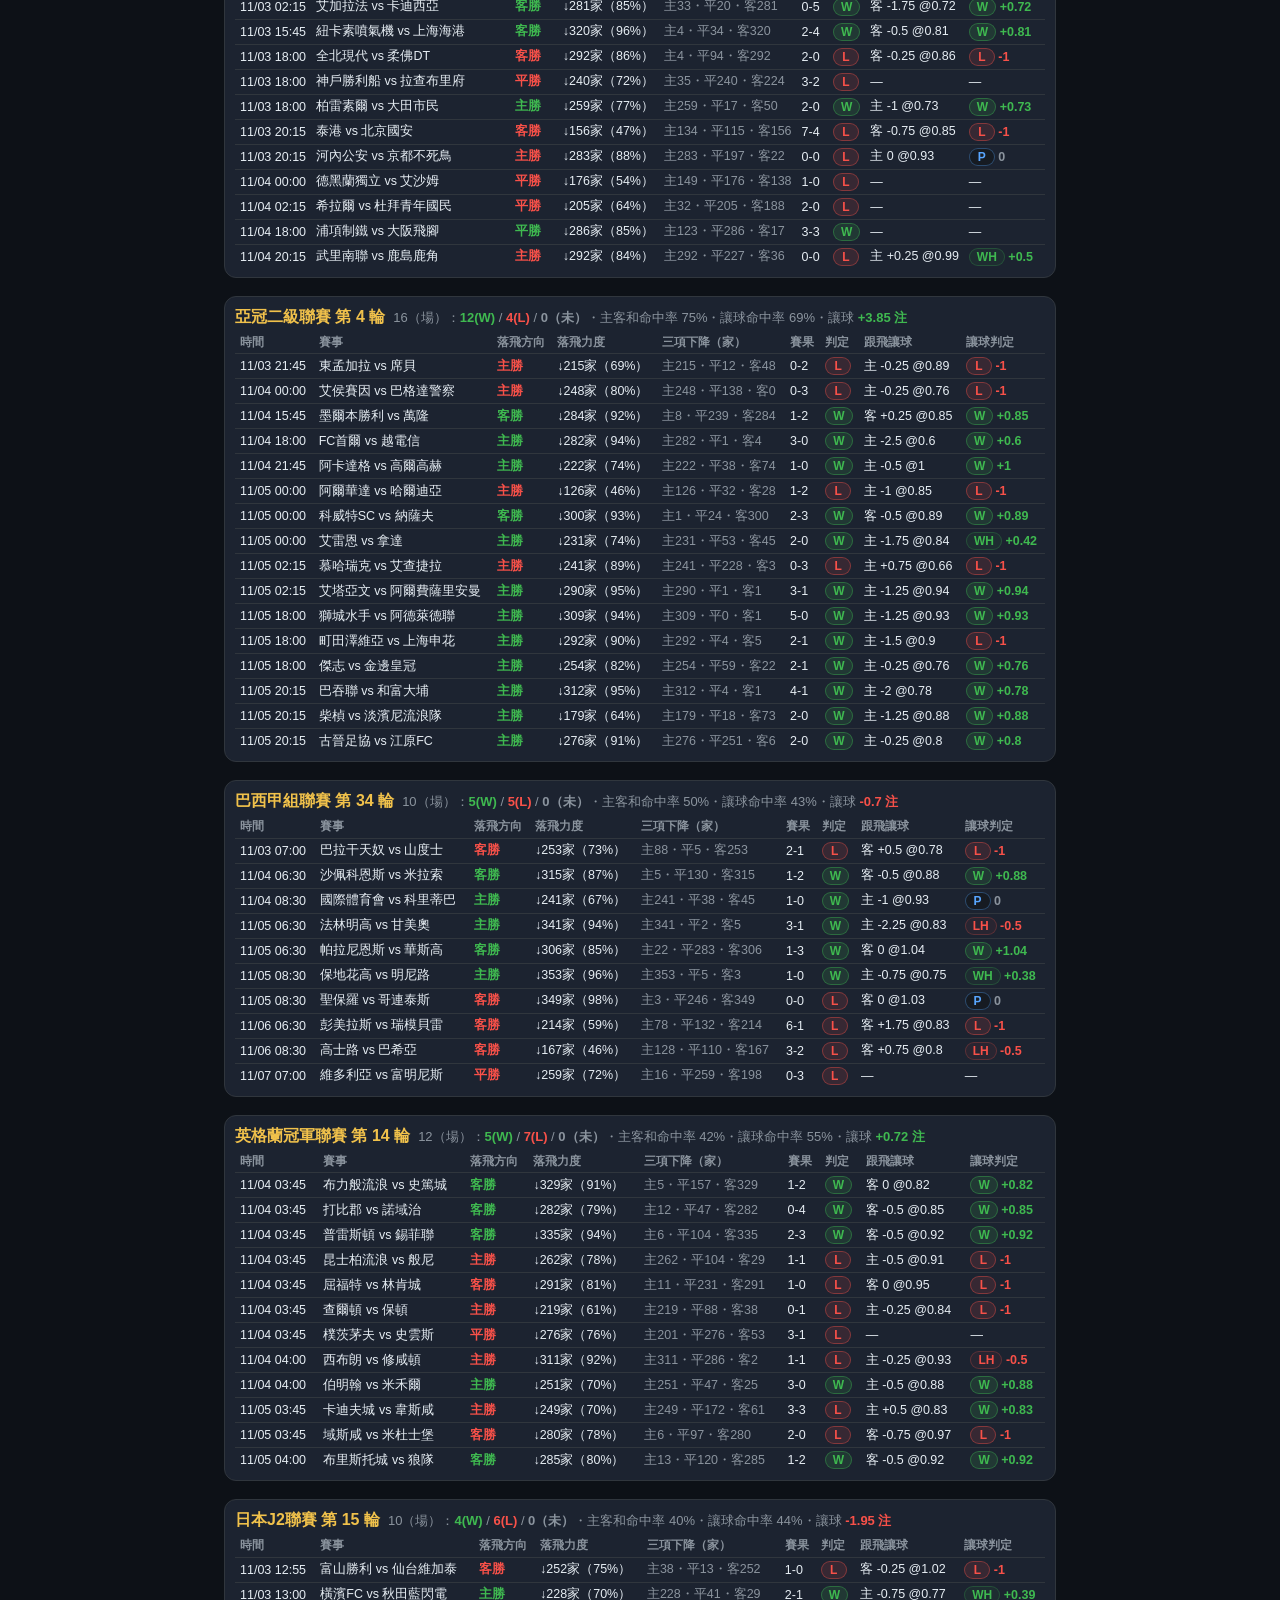
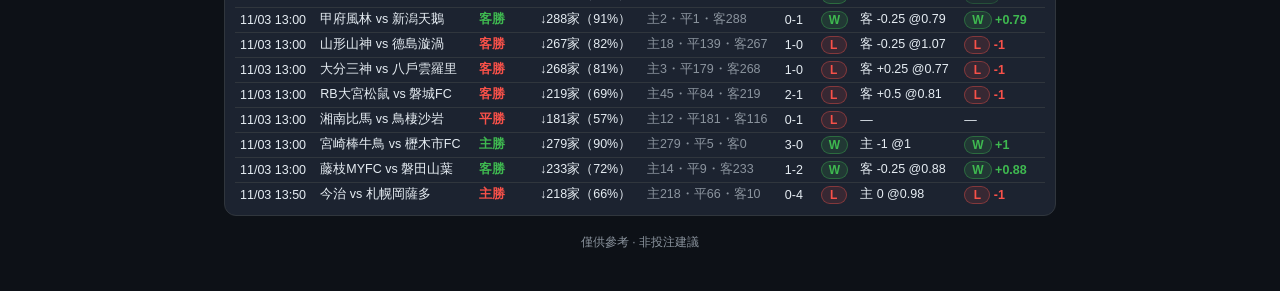
==== commit c5dcf07e: "網站白話化：顯示層過濾 titan007／r1104d／t648u／t692u／t789u 等內部代號，HDC 改寫讓球、HAD 改寫主客和；luofei 頁面及數據註釋同步改白話" ====
--- a/luofei.html
+++ b/luofei.html
@@ -110,7 +110,7 @@
       </tr></thead>
       <tbody id="sum-body"><tr><td colspan="10" class="empty">載入中…</td></tr></tbody>
     </table></div>
-    <p class="note">落飛方向＝titan007「歐」（歐洲 1X2）頁三項入面，「下降」莊家數最多嗰一項（即最多莊家壓低賠率嗰邊）。主客和命中率：W＝落飛方向同賽果一致；L＝唔一致；未＝未完場。讓球命中率同盈虧見下面回測版塊嘅定義。本表按落飛命中率（讓球）由高至低排；「對上週」＝該聯賽最新一週嘅讓球命中率對比上一週：<span class="w">▲</span> 升、<span class="l">▼</span> 跌、— 即持平或得一週數據。表中有 <b style="color:#f5c542">50% 分界線</b>：讓球命中率高過 50% 屬線上聯賽、低過屬線下聯賽；命中率數字 <span class="rate55">超過 55% 顯示黃字</span>、<span class="rate65">超過 65% 顯示藍字</span>。</p>
+    <p class="note">落飛方向＝歐洲盤（1X2）三項入面，「下降」莊家數最多嗰一項（即最多莊家壓低賠率嗰邊）。主客和命中率：W＝落飛方向同賽果一致；L＝唔一致；未＝未完場。讓球命中率同盈虧見下面回測版塊嘅定義。本表按落飛命中率（讓球）由高至低排；「對上週」＝該聯賽最新一週嘅讓球命中率對比上一週：<span class="w">▲</span> 升、<span class="l">▼</span> 跌、— 即持平或得一週數據。表中有 <b style="color:#f5c542">50% 分界線</b>：讓球命中率高過 50% 屬線上聯賽、低過屬線下聯賽；命中率數字 <span class="rate55">超過 55% 顯示黃字</span>、<span class="rate65">超過 65% 顯示藍字</span>。</p>
   </div>
 
   <div class="panel" id="digest-panel">
@@ -122,7 +122,7 @@
   <div class="panel" id="ah-panel" style="display:none">
     <h2 id="ah-title">跟飛買讓球回測（每注 1 注 · 澳門收盤盤口 · 累積全部週數）</h2>
     <div id="ah-body"></div>
-    <p class="note">做法：已完場而且落飛方向係主/客嘅場次，每場用 titan007 澳門收盤亞洲盤，買落飛方向嗰隊 1 注，用嗰邊水位計盈虧。讓球命中率＝（全贏＋贏半）÷（全贏＋贏半＋輸半＋全輸），走盤唔入分母。讓球主客和嗰行係近似計法：用亞盤取整數（方向隊讓一球/受讓一球）計命中率，冇用馬會價。</p>
+    <p class="note">做法：已完場而且落飛方向係主/客嘅場次，每場用澳門收盤亞洲盤，買落飛方向嗰隊 1 注，用嗰邊水位計盈虧。讓球命中率＝（全贏＋贏半）÷（全贏＋贏半＋輸半＋全輸），走盤唔入分母。讓球主客和嗰行係近似計法：用亞盤取整數（方向隊讓一球/受讓一球）計命中率，冇用馬會價。</p>
   </div>
 
   <div id="weeks"></div>
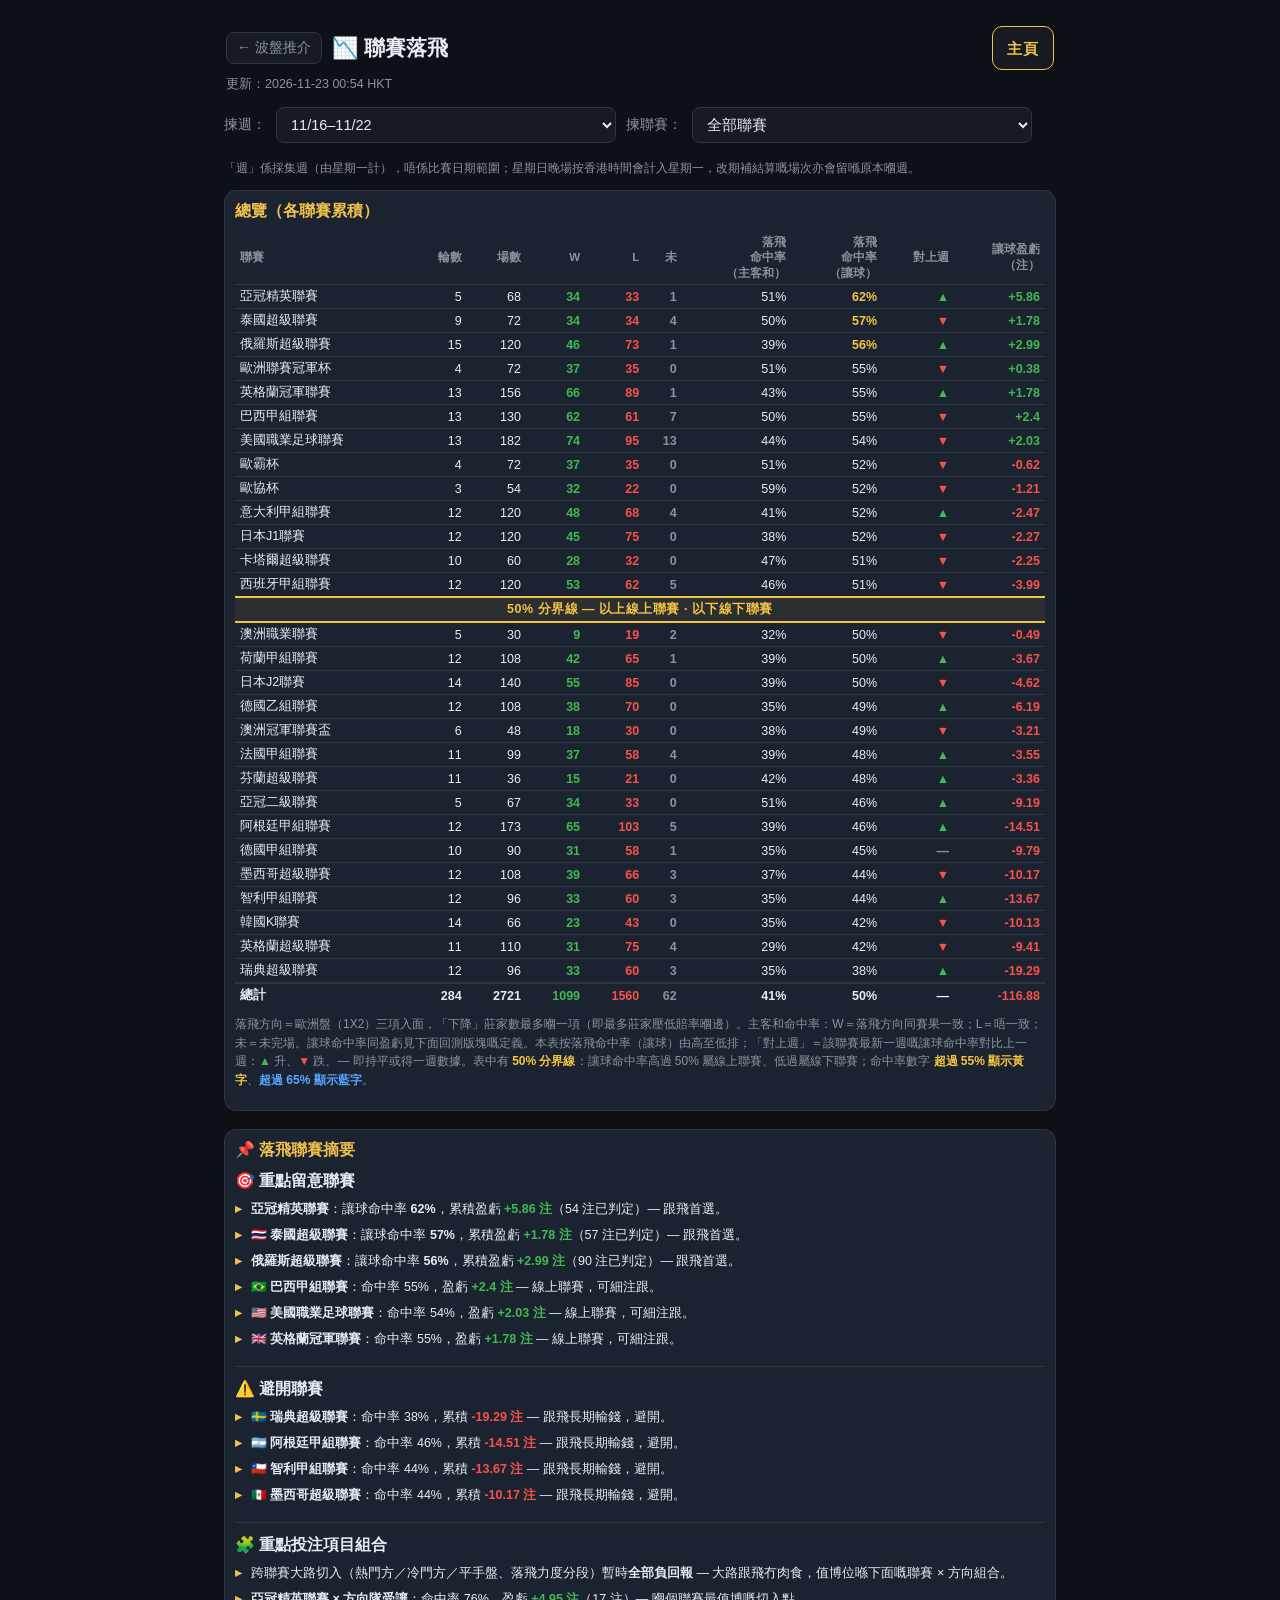
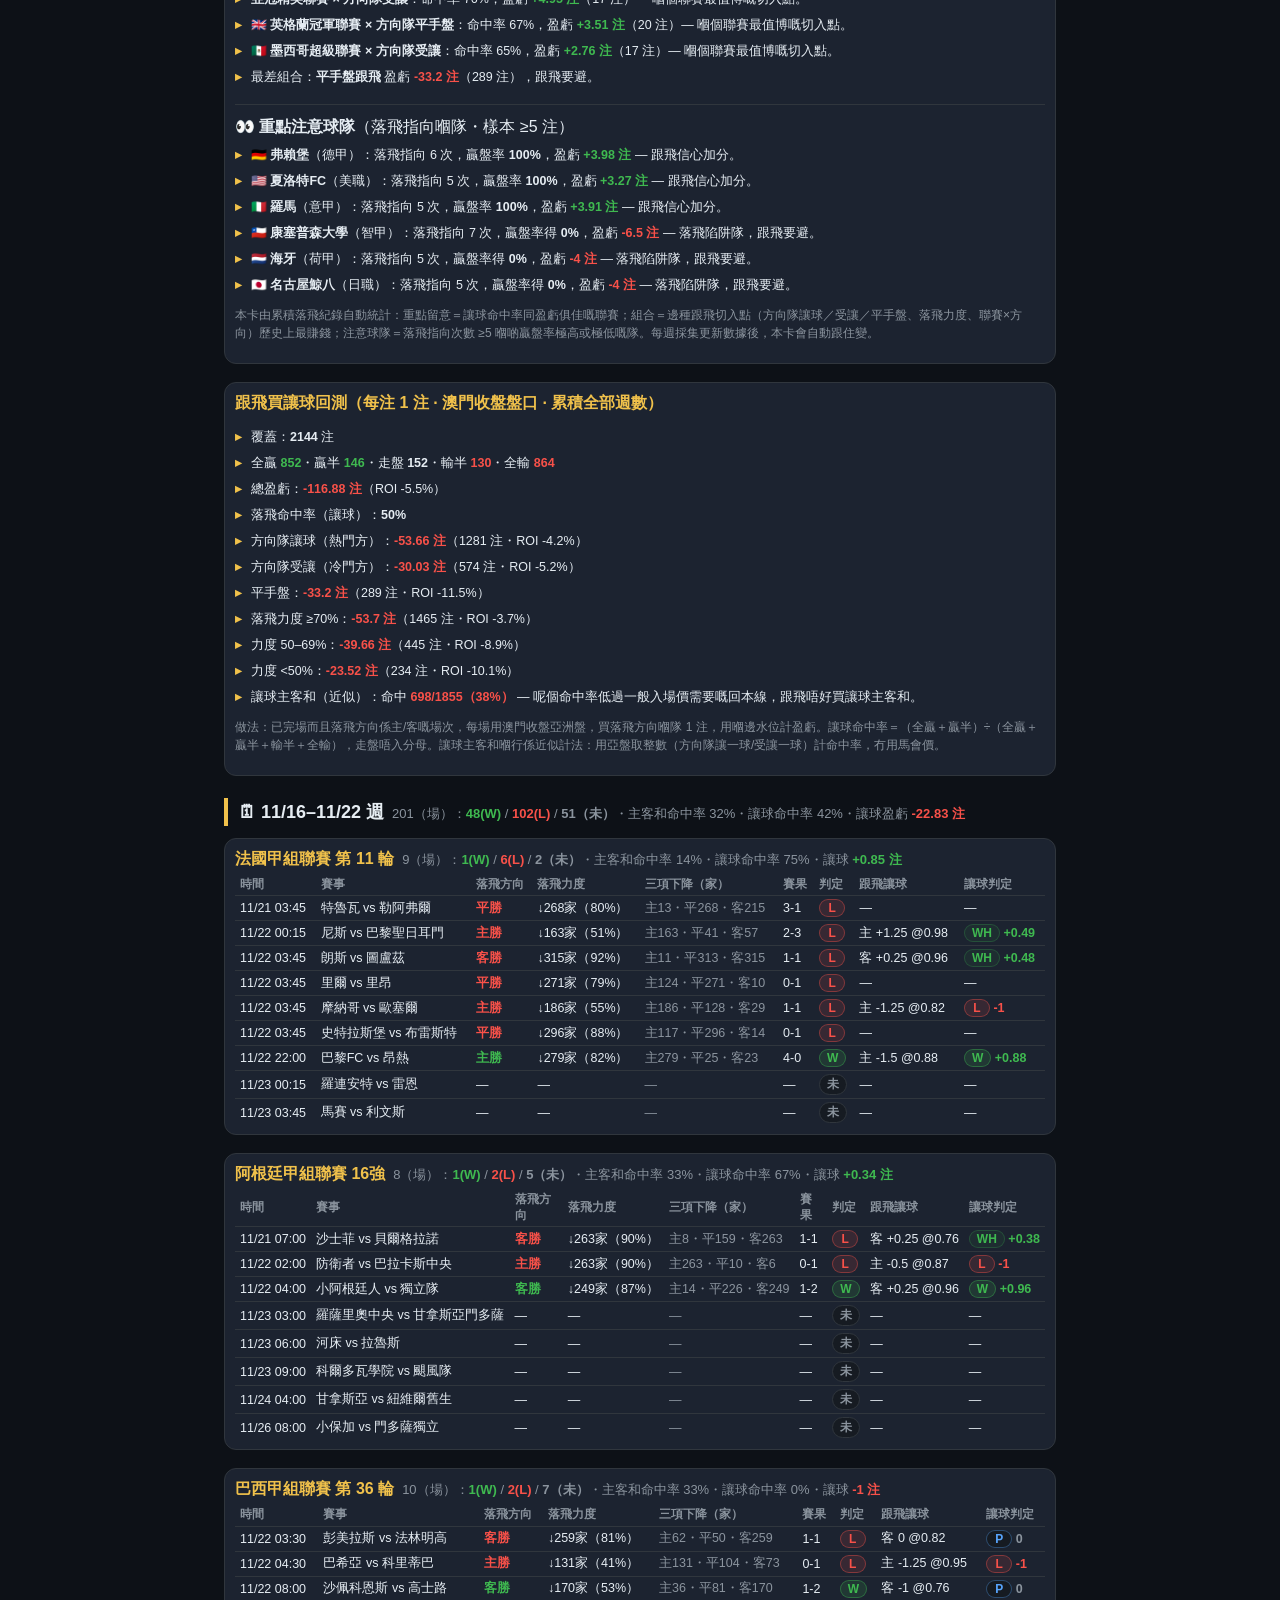
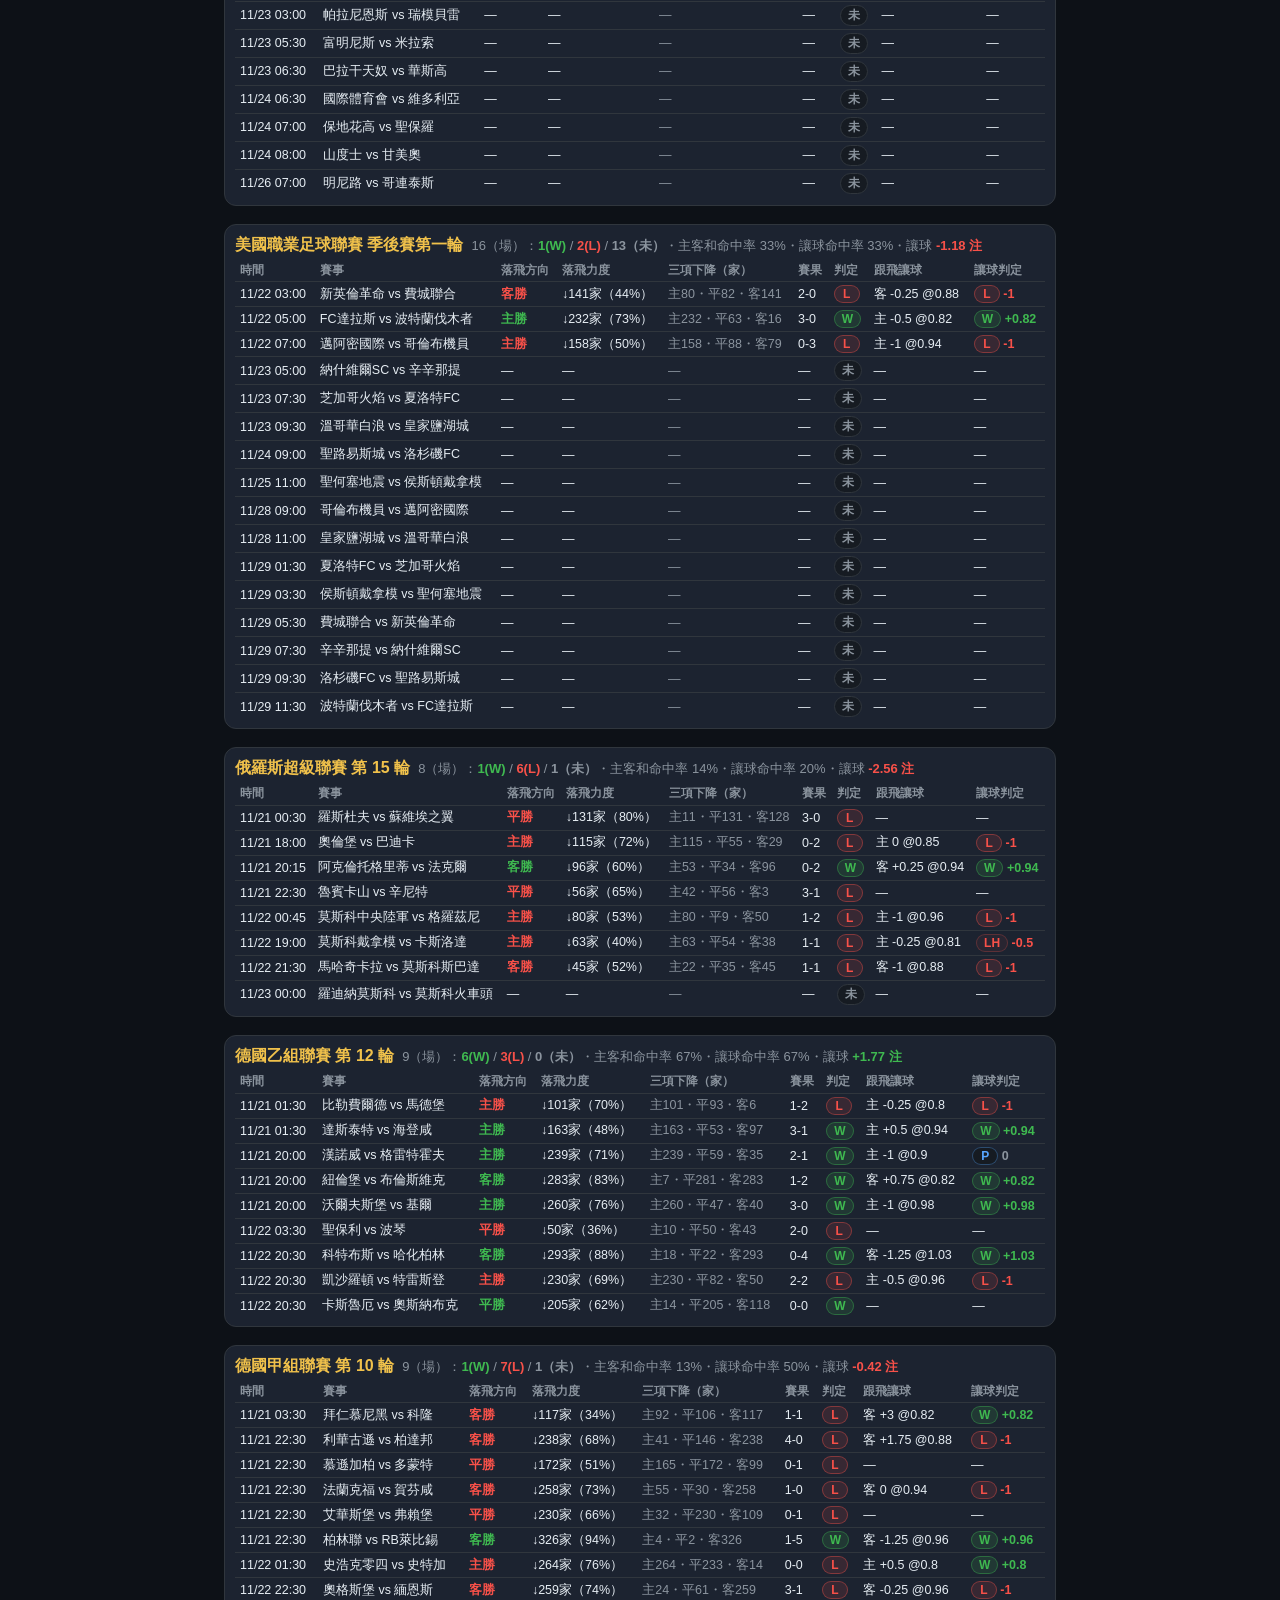
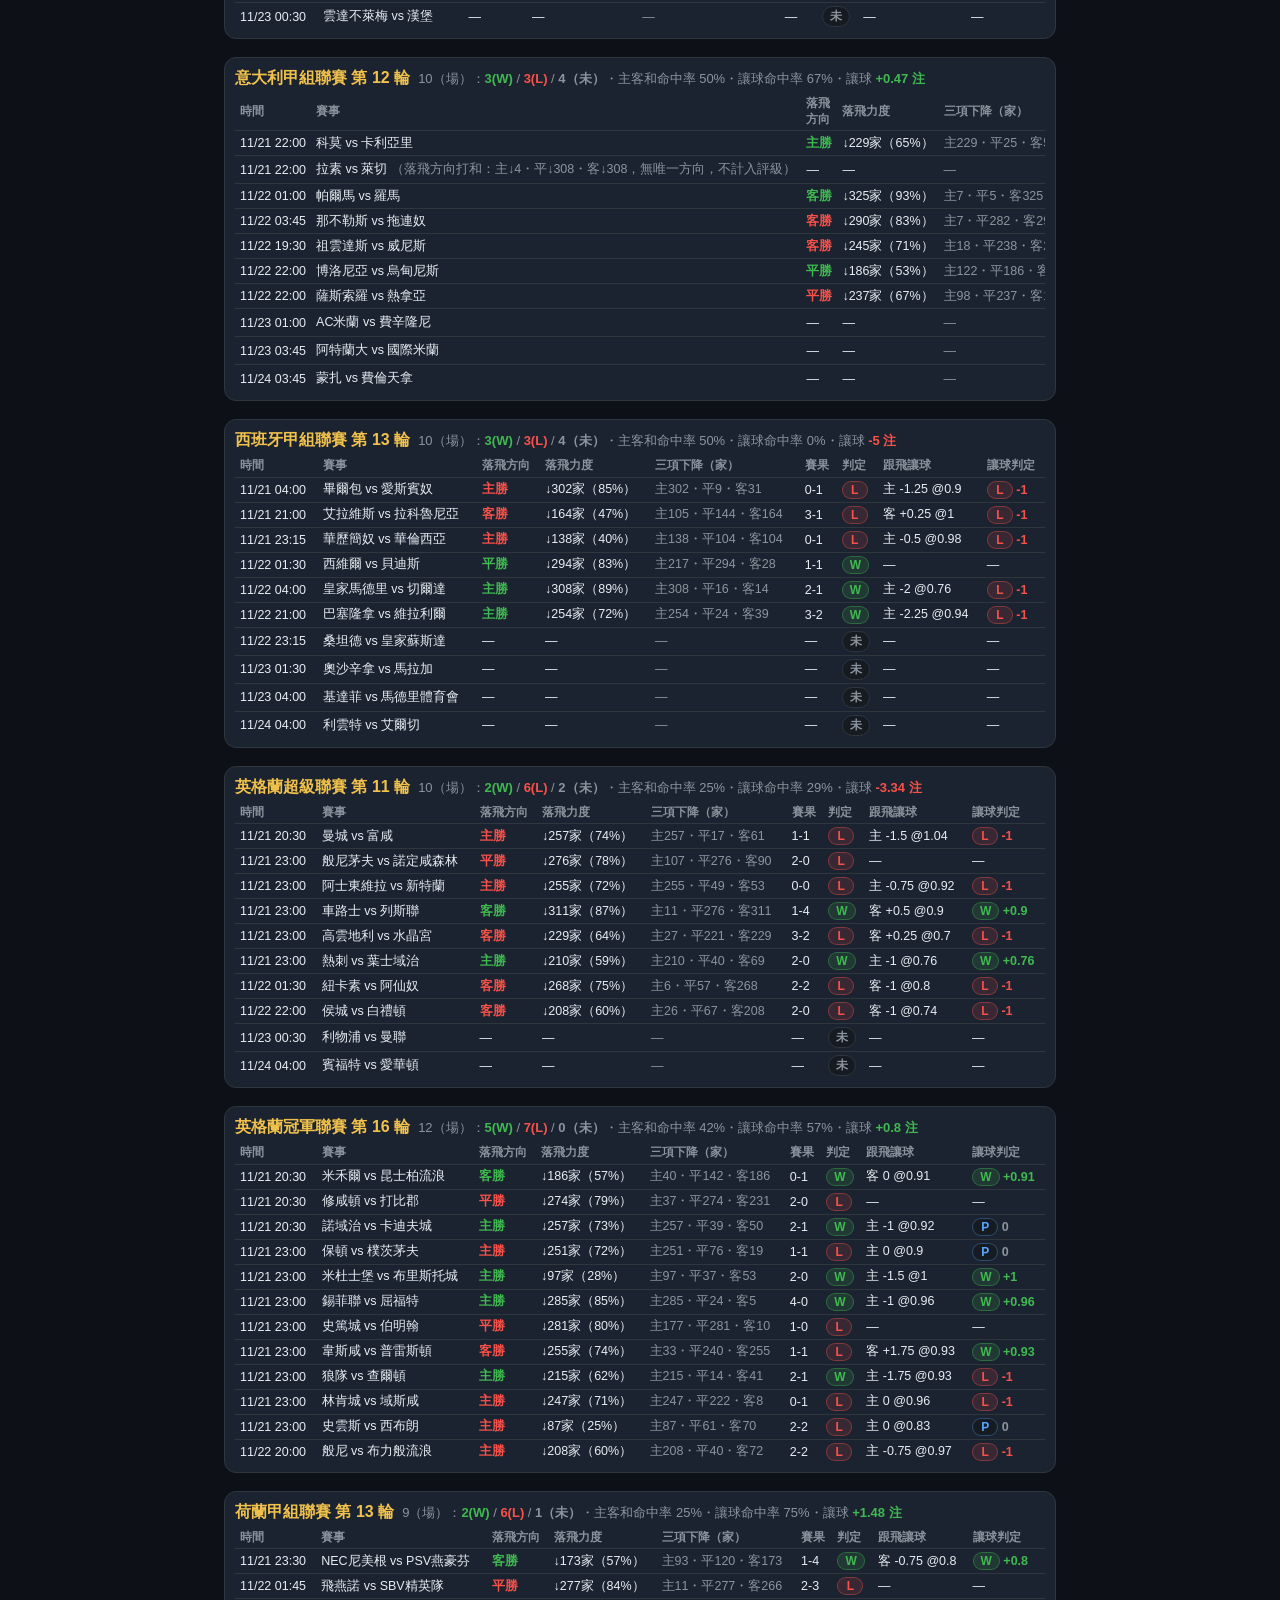
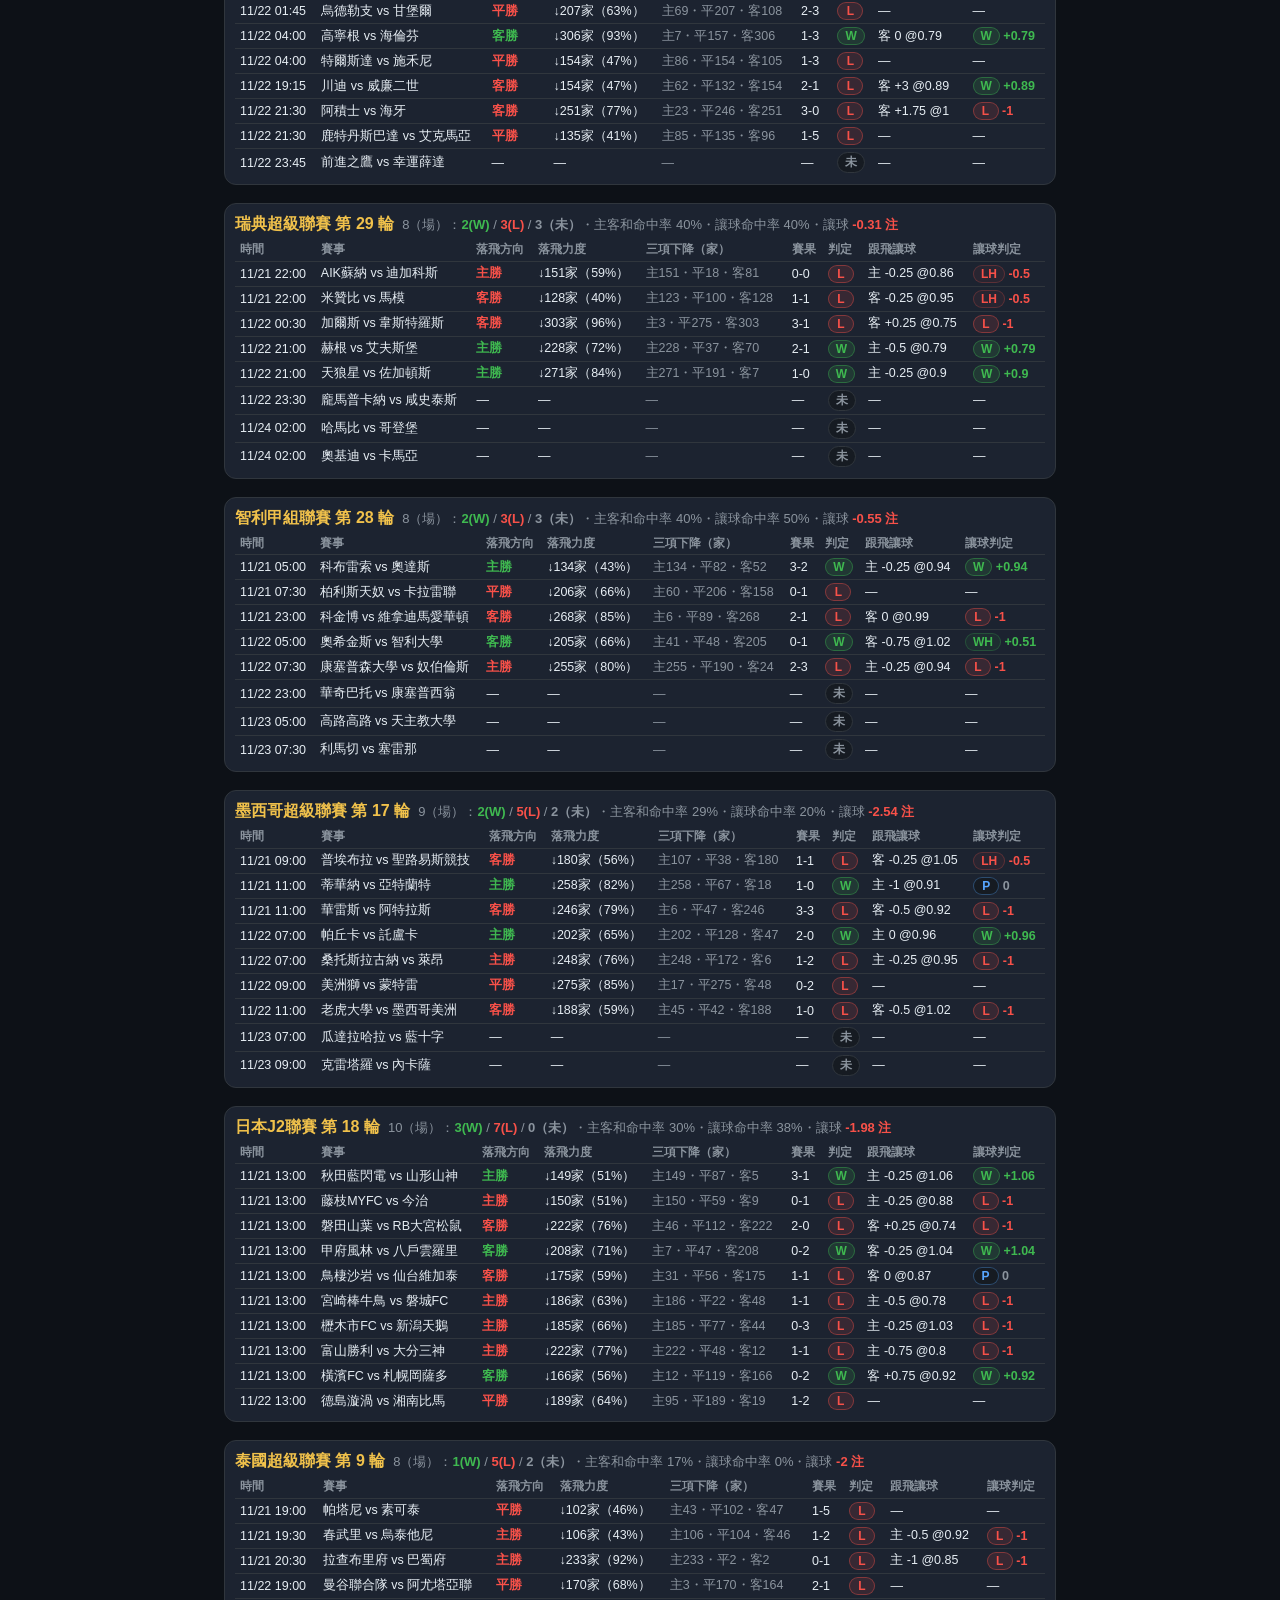
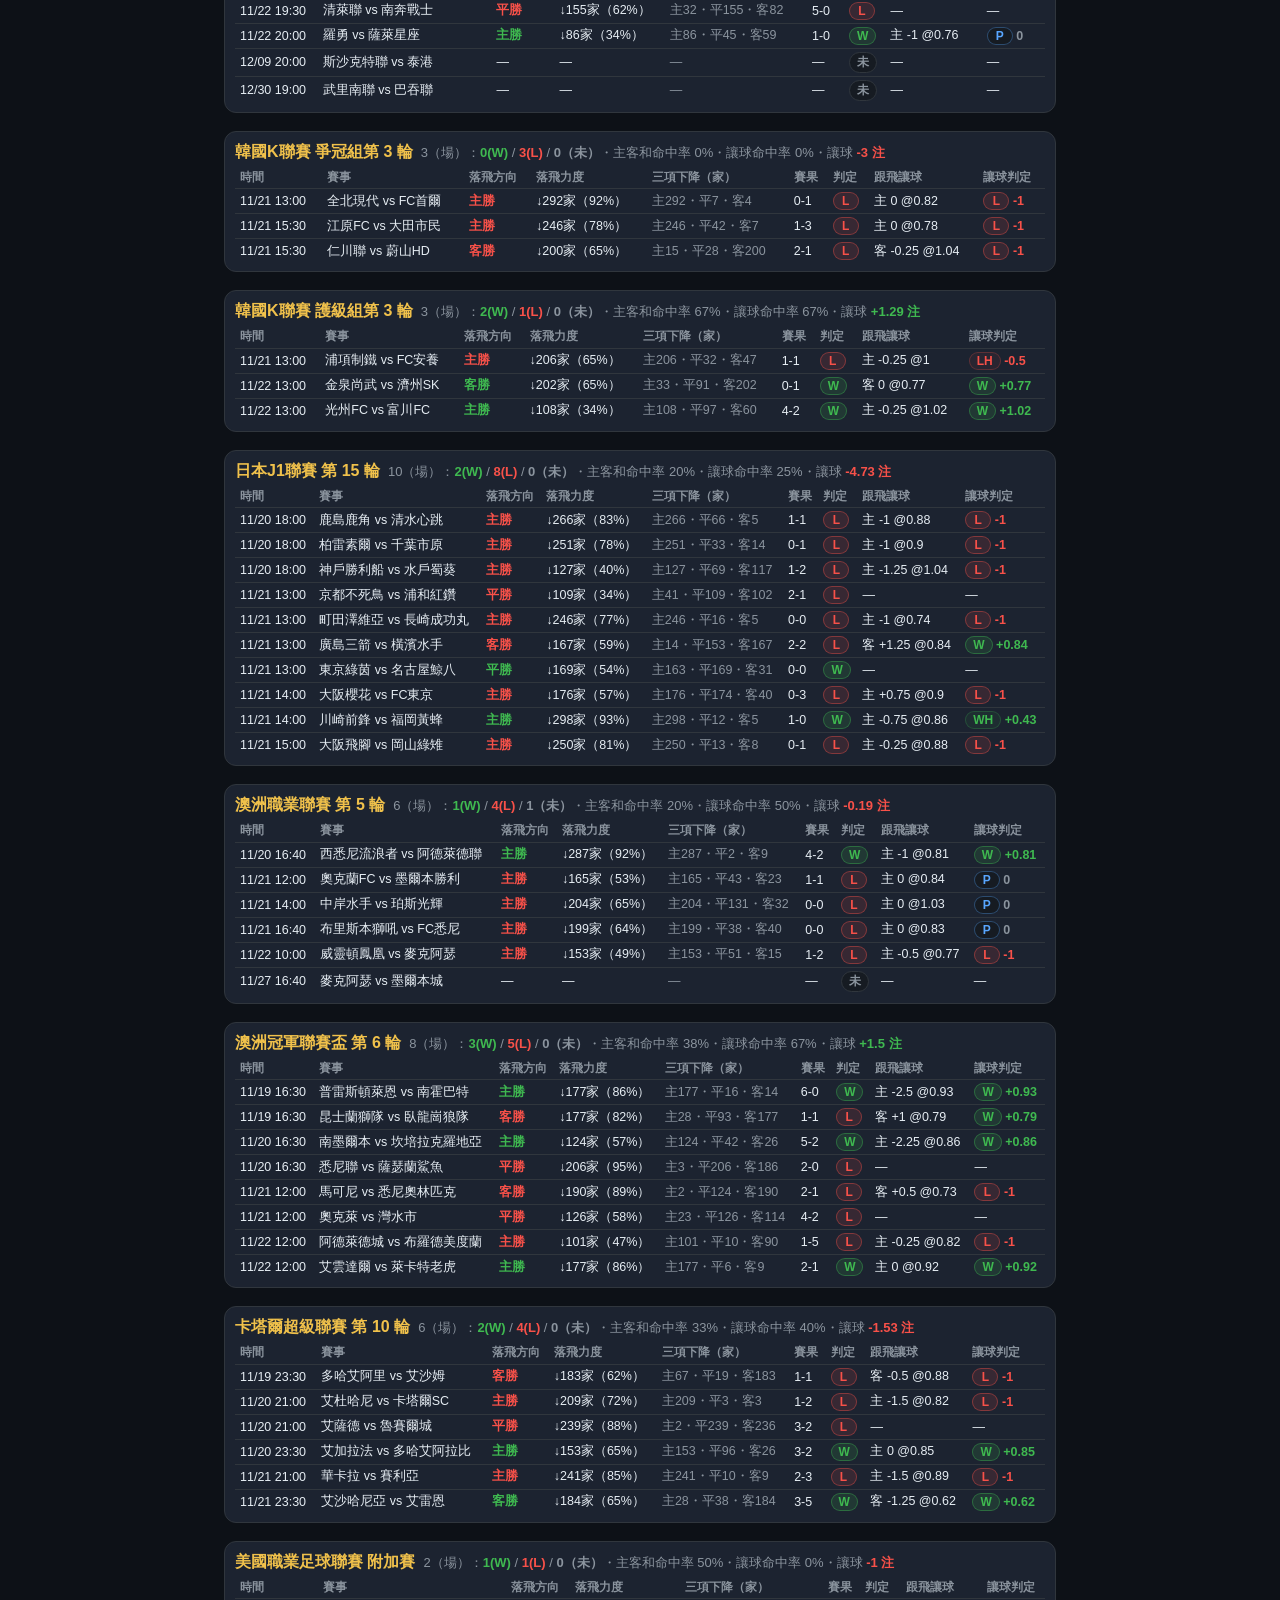
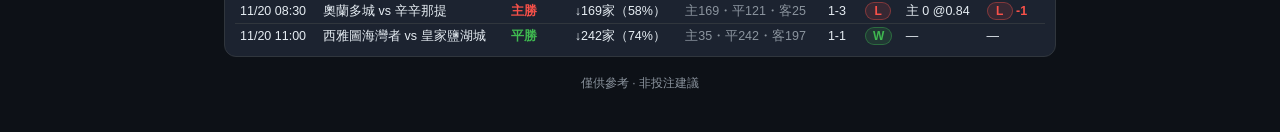
==== commit 4cc359f4: "波盤頁頂右角加「主頁」按鈕，連回賽馬主頁；版本 football147->20261123home Co-authored-by: taiwah1995 <taiwah1995@users.norep" ====
--- a/luofei.html
+++ b/luofei.html
@@ -17,11 +17,16 @@
     font-family:-apple-system,BlinkMacSystemFont,"Segoe UI","PingFang HK","Microsoft JhengHei",sans-serif;
     -webkit-font-smoothing:antialiased}
   .wrap{max-width:860px;margin:0 auto;padding:16px 14px 40px}
-  header{display:flex;align-items:center;gap:10px;padding:10px 2px 4px}
+  header{display:flex;align-items:center;flex-wrap:nowrap;gap:10px;padding:10px 2px 4px}
   .back{color:var(--muted);text-decoration:none;font-size:14px;border:1px solid var(--border);
-    padding:6px 10px;border-radius:8px;background:var(--bg-elev)}
+    padding:6px 10px;border-radius:8px;background:var(--bg-elev);flex:0 1 auto;min-width:0}
   .back:active{background:var(--bg-hover)}
-  h1{font-size:21px;margin:0}
+  h1{font-size:21px;margin:0;min-width:0}
+  .btn-home{margin-left:auto;flex:0 0 auto;display:inline-flex;align-items:center;justify-content:center;
+    min-width:44px;min-height:44px;padding:0 14px;border:1px solid var(--gold);border-radius:10px;
+    background:var(--bg-elev);color:var(--gold);text-decoration:none;font-size:15px;font-weight:700;
+    line-height:1;letter-spacing:.06em;white-space:nowrap}
+  .btn-home:active{background:var(--bg-hover)}
   .updated{color:var(--muted);font-size:12.5px;margin:2px 2px 14px}
   .panel{background:var(--bg-card);border:1px solid var(--border);border-radius:12px;
     padding:10px 10px 8px;margin:0 0 18px}
@@ -81,6 +86,7 @@
   <header>
     <a class="back" href="index.html#/football">← 波盤推介</a>
     <h1>📉 聯賽落飛</h1>
+    <a class="btn-home" href="https://taiwah1995.github.io/racing-tips/">主頁</a>
   </header>
   <p class="updated" id="updated">載入中…</p>
 
